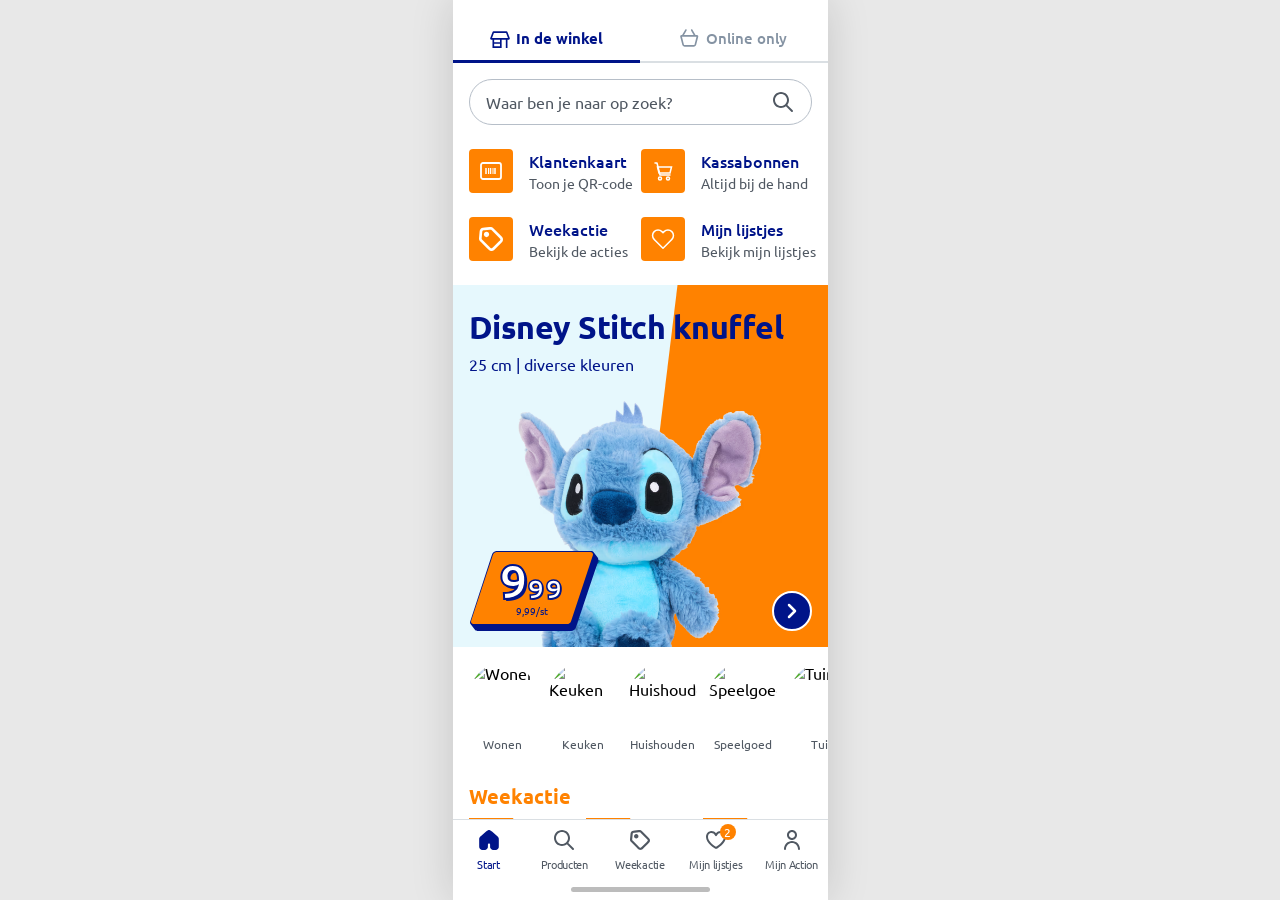
==== systemized/index.html @ 4fcaca07 "Variant 5: accessibility menu, high-contrast toggle, design system tokens - Hamburger menu met eigen" ====
<!DOCTYPE html>
<html lang="nl">
<head>
  <meta charset="UTF-8">
  <meta name="viewport" content="width=device-width, initial-scale=1.0, maximum-scale=1.0, user-scalable=no">
  <title>Action App Prototype</title>
  <link rel="preconnect" href="https://fonts.googleapis.com">
  <link rel="preconnect" href="https://fonts.gstatic.com" crossorigin>
  <link href="https://fonts.googleapis.com/css2?family=Ubuntu:wght@400;500;700&display=swap" rel="stylesheet">
  <link rel="stylesheet" href="styles.css">
  <style>
    /* Page-specific overrides can go here */
  </style>
</head>
<body>

<div class="phone-frame">
<!-- Status Bar -->
  <div class="status-bar">
    <span class="status-bar-time">9:41</span>
    <div class="status-bar-icons">
      <svg width="17" height="12" viewBox="0 0 17 12" fill="none"><path d="M1.5 3.5C4.5 0.5 9.5 0.5 12.5 3.5" stroke="black" stroke-width="1.2" stroke-linecap="round"/><path d="M3.5 6C5.5 4 8.5 4 10.5 6" stroke="black" stroke-width="1.2" stroke-linecap="round"/><path d="M5.5 8.5C6.5 7.5 7.5 7.5 8.5 8.5" stroke="black" stroke-width="1.2" stroke-linecap="round"/><circle cx="7" cy="11" r="1" fill="black"/></svg>
      <svg width="16" height="12" viewBox="0 0 16 12" fill="none"><rect x="0.5" y="0.5" width="3" height="11" rx="0.5" fill="black" stroke="black"/><rect x="4.5" y="3.5" width="3" height="8" rx="0.5" fill="black" stroke="black"/><rect x="8.5" y="5.5" width="3" height="6" rx="0.5" fill="black" stroke="black"/><rect x="12.5" y="7.5" width="3" height="4" rx="0.5" fill="black" stroke="black"/></svg>
      <svg width="27" height="12" viewBox="0 0 27 12" fill="none"><rect x="0.5" y="0.5" width="22" height="11" rx="2" stroke="black" stroke-opacity="0.35"/><path d="M24 4.5v3a1.5 1.5 0 000-3z" fill="black" fill-opacity="0.4"/><rect x="2" y="2" width="18" height="8" rx="1" fill="black"/></svg>
    </div>
  </div>

  <!-- Global Header with Tabs -->
  <div class="section-header" id="global-header">
    <div class="top-tabs" id="top-tabs">
      <div class="top-tab active" data-tab="winkel">
        <svg viewBox="0 0 24 24" fill="currentColor"><path d="M19.6536 4C20.2788 4.00007 20.8384 4.38822 21.0579 4.97363L23.6829 11.9736C24.0504 12.9541 23.3258 13.9999 22.2786 14H20.9803V24H18.9803V14H13.9803V24H2.98031V14H1.72101C0.674079 13.9997-0.0506501 12.954 0.316717 11.9736L2.94172 4.97363C3.16121 4.38832 3.72093 4.00019 4.34601 4H19.6536ZM4.98031 22H11.9803V19H4.98031V22ZM4.98031 17H11.9803V14H4.98031V17ZM2.44367 12H21.556L19.306 6H4.69367L2.44367 12Z"/></svg>
        In de winkel
      </div>
      <div class="top-tab" data-tab="online">
        <svg viewBox="0 0 24 24" fill="currentColor"><path d="M13.5839 1.63194C14.0634 1.35793 14.6741 1.52449 14.9481 2.00401L18.6601 8.5001H20.4394C21.4152 8.5001 22.1311 9.41764 21.8944 10.3644L19.4286 20.2276C19.0947 21.5631 17.8951 22.5001 16.5185 22.5001H5.64151C4.26492 22.5001 3.06522 21.5631 2.73135 20.2276L0.265531 10.3644C0.0288506 9.41764 0.744754 8.5001 1.72061 8.5001H2.49991L6.21182 2.00401C6.48583 1.52449 7.09656 1.35793 7.57608 1.63194C8.0556 1.90595 8.22216 2.51668 7.94815 2.99619L4.80264 8.5001H16.3573L13.2118 2.99619C12.9378 2.51668 13.1044 1.90595 13.5839 1.63194ZM4.67178 19.7423C4.78307 20.1874 5.18265 20.5001 5.64151 20.5001H16.5185C16.9773 20.5001 17.3769 20.1874 17.4882 19.7423L19.7997 10.5001H2.36026L4.67178 19.7423Z"/></svg>
        Online only
      </div>
    </div>

    <!-- Search Bar -->
    <div class="search-bar">
      <img class="search-trapeze left" src="images/search-trapeze-left.svg" alt="">
      <div class="search-center">
        <input type="search" class="search-label" placeholder="Waar ben je naar op zoek?" enterkeyhint="search">
        <svg width="24" height="24" viewBox="0 0 24 24" fill="currentColor"><path d="M21 22C20.7441 22 20.4883 21.9023 20.293 21.707L14.9033 16.3174C13.5478 17.3716 11.8457 18 10 18C5.5889 18 2 14.4111 2 10C2 5.5889 5.5889 2 10 2C14.4111 2 18 5.5889 18 10C18 11.8457 17.3711 13.5479 16.3174 14.9033L21.707 20.2929C22.0976 20.6835 22.0976 21.3163 21.707 21.707C21.5117 21.9023 21.2559 22 21 22ZM10 4C6.6914 4 4 6.6914 4 10C4 13.3086 6.6914 16 10 16C13.3086 16 16 13.3086 16 10C16 6.6914 13.3086 4 10 4Z"/></svg>
      </div>
      <img class="search-trapeze right" src="images/search-trapeze-right.svg" alt="">
    </div>
  </div>

  <!-- Page Content -->
  <div class="page-content">

    <!-- ===== PAGE: Start (Home) ===== -->
    <div class="page-view active" id="page-start">

      <!-- Toggle Content: In de winkel -->
      <div class="toggle-page active" id="content-winkel">

        <div class="section-quick-actions">
          <div class="quick-actions-column">
            <div class="menu-item menu-item-klantenkaart">
              <div class="menu-item-icon menu-item-icon-orange">
                <svg width="24" height="24" viewBox="0 0 24 24" fill="none"><rect x="2" y="4" width="20" height="16" rx="2" stroke="white" stroke-width="1.8"/><line x1="7" y1="9" x2="7" y2="15" stroke="white" stroke-width="1.5"/><line x1="9.5" y1="9" x2="9.5" y2="15" stroke="white" stroke-width="1"/><line x1="11.5" y1="9" x2="11.5" y2="15" stroke="white" stroke-width="1.5"/><line x1="14" y1="9" x2="14" y2="15" stroke="white" stroke-width="1"/><line x1="16" y1="9" x2="16" y2="15" stroke="white" stroke-width="1.5"/></svg>
              </div>
              <div class="menu-item-text">
                <span class="menu-item-title">Klantenkaart</span>
                <span class="menu-item-subtitle">Toon je QR-code</span>
              </div>
            </div>
            <div class="menu-item">
              <div class="menu-item-icon">
                <svg width="24" height="24" viewBox="0 0 18.07 18.07" fill="white">
                  <path d="M9.40104 18.0633C9.09054 18.0633 8.77991 18.0145 8.47721 17.9163C7.81221 17.7 7.33758 17.2298 6.54948 16.4515L6.44303 16.3465L1.26823 11.1613C0.885427 10.7878 0.61204 10.5105 0.40104 10.1629C0.21354 9.82548 0.0992881 9.50179 0.0406881 9.1663C-0.0296119 8.8011 0.0026303 8.45672 0.0514303 7.93522L0.392251 4.19449C0.475251 3.19499 0.533887 2.5793 0.836587 2.0192C1.11099 1.5168 1.51898 1.10871 2.01798 0.836705C2.59508 0.524705 3.23008 0.470463 4.19108 0.388463L7.8151 0.0588733C8.4489 0.00177335 8.8005-0.0314517 9.1862 0.0432483C9.526 0.102348 9.85996 0.226383 10.1628 0.408483C10.488 0.591583 10.7467 0.841581 11.1725 1.26688L16.3346 6.43827C17.236 7.34017 17.697 7.8001 17.9167 8.4744C18.113 9.076 18.113 9.71602 17.9196 10.3268C17.6891 11.0167 17.2077 11.4982 16.3337 12.3722L12.3737 16.3322C11.4977 17.2087 11.0141 17.6916 10.3256 17.9157C10.023 18.0144 9.71264 18.0633 9.40104 18.0633ZM8.68717 2.00028C8.55047 2.00028 8.35418 2.01838 8.09538 2.04178L4.36686 2.38114C3.62666 2.44414 3.16663 2.48952 2.97233 2.59452C2.81413 2.68092 2.6823 2.81282 2.5944 2.97342C2.4909 3.16432 2.44598 3.62137 2.38248 4.35087V4.37528L2.04289 8.1204C2.00969 8.4715 1.98821 8.70331 2.00871 8.80631C2.03121 8.93911 2.07201 9.0529 2.13151 9.1608C2.18421 9.2458 2.31508 9.38883 2.67448 9.73893L7.95573 15.029C8.51333 15.5803 8.88155 15.9444 9.09635 16.0138C9.29555 16.0792 9.5113 16.0783 9.7067 16.0138C9.9391 15.9381 10.3454 15.5324 10.9596 14.9181L14.9196 10.9582C15.5134 10.3644 15.9421 9.93568 16.0182 9.70768C16.0797 9.51238 16.0807 9.29449 16.0153 9.09379C15.944 8.87599 15.5632 8.4953 14.987 7.9191L9.75871 2.68119C9.42571 2.34919 9.26849 2.1994 9.15519 2.1359C9.04089 2.0671 8.93841 2.02979 8.82511 2.01029C8.78881 2.00319 8.74277 2.00028 8.68717 2.00028Z"/>
                  <path d="M5.64132 7.63744C5.10812 7.63744 4.60614 7.42941 4.22824 7.05151C3.45094 6.27321 3.45094 5.00656 4.22824 4.22826C5.00754 3.44896 6.27413 3.44948 7.05343 4.22778C7.83173 5.00658 7.83171 6.27321 7.05441 7.05151C6.67641 7.42941 6.17452 7.63744 5.64132 7.63744Z"/>
                </svg>
              </div>
              <div class="menu-item-text">
                <span class="menu-item-title">Weekactie</span>
                <span class="menu-item-subtitle">Bekijk de acties</span>
              </div>
            </div>
          </div>
          <div class="quick-actions-column">
            <div class="menu-item">
              <div class="menu-item-icon">
                <svg width="24" height="24" viewBox="0 0 24 24" fill="none">
                  <path d="M4 4h2l3 12h10M9 18a1.5 1.5 0 100 3 1.5 1.5 0 000-3zm8 0a1.5 1.5 0 100 3 1.5 1.5 0 000-3z" stroke="white" stroke-width="1.5" stroke-linecap="round" stroke-linejoin="round"/>
                  <path d="M6.5 8h14l-1.5 6H8L6.5 8z" stroke="white" stroke-width="1.5" fill="none"/>
                </svg>
              </div>
              <div class="menu-item-text">
                <span class="menu-item-title">Kassabonnen</span>
                <span class="menu-item-subtitle">Altijd bij de hand</span>
              </div>
            </div>
            <div class="menu-item">
              <div class="menu-item-icon">
                <svg width="24" height="24" viewBox="0 0 24 24" fill="none">
                  <path d="M20.84 4.61a5.5 5.5 0 00-7.78 0L12 5.67l-1.06-1.06a5.5 5.5 0 00-7.78 7.78l1.06 1.06L12 21.23l7.78-7.78 1.06-1.06a5.5 5.5 0 000-7.78z" stroke="white" stroke-width="1.5" stroke-linecap="round" stroke-linejoin="round" fill="none"/>
                </svg>
              </div>
              <div class="menu-item-text">
                <span class="menu-item-title">Mijn lijstjes</span>
                <span class="menu-item-subtitle">Bekijk mijn lijstjes</span>
              </div>
            </div>
          </div>
        </div>

        <!-- Hero Banner -->
        <div class="hero-banner">
          <div class="hero-bg">
            <div class="hero-bg-trapeze"></div>
          </div>
          <div class="hero-content">
            <div class="hero-text">
              <div class="hero-title">Disney Stitch knuffel</div>
              <div class="hero-subtitle">25 cm | diverse kleuren</div>
            </div>
            <div class="hero-image-container">
              <img src="images/hero-stitch.avif" alt="Disney Stitch knuffel">
            </div>
          </div>
          <div class="hero-bottom">
            <div class="hero-price-tag">
              <div class="hero-price-tag-side left">
                <div class="tag-shadow"><img src="images/price-tag-left-shadow.svg" alt=""></div>
                <div class="tag-shape"><img src="images/price-tag-left-shape.svg" alt=""></div>
              </div>
              <div class="hero-price-tag-body">
                <div class="hero-price-main">
                  <span class="hero-price-whole">9</span>
                  <span class="hero-price-decimal">99</span>
                </div>
                <div class="hero-price-unit">9,99/st</div>
              </div>
              <div class="hero-price-tag-side right">
                <div class="tag-shadow"><img src="images/price-tag-right-shadow.svg" alt=""></div>
                <div class="tag-shape"><img src="images/price-tag-right-shape.svg" alt=""></div>
              </div>
            </div>
            <div class="hero-cta">
              <svg width="24" height="24" viewBox="0 0 24 24" fill="none">
                <path d="M9 18l6-6-6-6" stroke="white" stroke-width="2.5" stroke-linecap="round" stroke-linejoin="round"/>
              </svg>
            </div>
          </div>
        </div>

        <!-- Category Bubble Lane -->
        <div class="category-bubble-lane">
          <div class="category-bubble-track">

            <div class="category-bubble-item">
              <div class="category-bubble-circle">
                <img src="https://asset.action.com/image/upload/t_digital_square/w_200/Categoryslider_Decoration_Home__2024_qatudm.webp" alt="Wonen">
              </div>
              <span class="category-bubble-label">Wonen</span>
            </div>

            <div class="category-bubble-item">
              <div class="category-bubble-circle">
                <img src="https://asset.action.com/image/upload/t_digital_square/w_200/Categoryslider_Kitchen_2024_fi7jou.webp" alt="Keuken">
              </div>
              <span class="category-bubble-label">Keuken</span>
            </div>

            <div class="category-bubble-item">
              <div class="category-bubble-circle">
                <img src="https://asset.action.com/image/upload/t_digital_square/w_200/Categoryslider_HouseholdGoods_2024_eejxld.webp" alt="Huishouden">
              </div>
              <span class="category-bubble-label">Huishouden</span>
            </div>

            <div class="category-bubble-item">
              <div class="category-bubble-circle">
                <img src="https://asset.action.com/image/upload/t_digital_square/w_200/Categoryslider_Toys_Entertainment_Toys__2024_ujx4hs.webp" alt="Speelgoed">
              </div>
              <span class="category-bubble-label">Speelgoed</span>
            </div>

            <div class="category-bubble-item">
              <div class="category-bubble-circle">
                <img src="https://asset.action.com/image/upload/t_digital_square/w_200/Categoryslider_GardenAndOutdoor_2024_dqquea.webp" alt="Tuin">
              </div>
              <span class="category-bubble-label">Tuin</span>
            </div>

            <div class="category-bubble-item">
              <div class="category-bubble-circle">
                <img src="https://asset.action.com/image/upload/t_digital_square/w_200/Categoryslider_PersonalCare_2024_ci5mv5.webp" alt="Persoonlijke verzorging">
              </div>
              <span class="category-bubble-label">Verzorging</span>
            </div>

            <div class="category-bubble-item">
              <div class="category-bubble-circle">
                <img src="https://asset.action.com/image/upload/t_digital_square/w_200/Categoryslider_FoodAndDrink_2024_z353fk.webp" alt="Eten & drinken">
              </div>
              <span class="category-bubble-label">Eten & drinken</span>
            </div>

            <div class="category-bubble-item">
              <div class="category-bubble-circle">
                <img src="https://asset.action.com/image/upload/t_digital_square/w_200/Categoryslider_Fashion_2024_yauwgr.webp" alt="Mode">
              </div>
              <span class="category-bubble-label">Mode</span>
            </div>

          </div>
        </div>

        <!-- Product Cards Lane -->
        <div class="product-lane">
          <div class="product-lane-title">Weekactie</div>
          <div class="product-cards-grid">

            <!-- Kaart 1: Haribo Fun Mix -->
            <div class="product-card">
              <div class="product-card-img">
                <span class="product-card-badge">Actie</span>
                <img src="https://asset.action.com/image/upload/t_digital_product_image/w_400/36717700.webp" alt="Haribo Fun Mix">
              </div>
              <div class="product-card-body">
                <div class="product-card-name">Haribo Fun Mix</div>
                <div class="product-card-price"><sup>€</sup>2,49</div>
              </div>
            </div>

            <!-- Kaart 2: Curver Prullenbak -->
            <div class="product-card">
              <div class="product-card-img">
                <span class="product-card-badge">Actie</span>
                <img src="https://asset.action.com/image/upload/t_digital_product_image/w_400/37642579.webp" alt="Curver Prullenbak">
              </div>
              <div class="product-card-body">
                <div class="product-card-name">Curver Prullenbak 10L</div>
                <div class="product-card-price"><sup>€</sup>2,99</div>
              </div>
            </div>

            <!-- Kaart 3: Kappa Sneakersokken -->
            <div class="product-card">
              <div class="product-card-img">
                <span class="product-card-badge">Actie</span>
                <img src="https://asset.action.com/image/upload/t_digital_product_image/w_400/20607409.webp" alt="Kappa Sneakersokken">
              </div>
              <div class="product-card-body">
                <div class="product-card-name">Kappa Sneakersokken 3 paar</div>
                <div class="product-card-price"><sup>€</sup>1,98</div>
              </div>
            </div>

            <!-- Kaart 4: Curver Vershouddoos -->
            <div class="product-card">
              <div class="product-card-img">
                <span class="product-card-badge">Actie</span>
                <img src="https://asset.action.com/image/upload/t_digital_product_image/w_400/35501029.webp" alt="Curver Vershouddoos">
              </div>
              <div class="product-card-body">
                <div class="product-card-name">Curver Vershouddoos 1,3L</div>
                <div class="product-card-price"><sup>€</sup>2,62</div>
              </div>
            </div>

            <!-- Kaart 5: Palazzo Koffiecups -->
            <div class="product-card">
              <div class="product-card-img">
                <span class="product-card-badge">Actie</span>
                <img src="https://asset.action.com/image/upload/t_digital_product_image/w_400/31670299.webp" alt="Palazzo Koffiecups">
              </div>
              <div class="product-card-body">
                <div class="product-card-name">Palazzo Koffiecups Espresso 20 stuks</div>
                <div class="product-card-price"><sup>€</sup>2,49</div>
              </div>
            </div>

            <!-- Kaart 6: Hotel Royal Handdoek -->
            <div class="product-card">
              <div class="product-card-img">
                <span class="product-card-badge">Actie</span>
                <img src="https://asset.action.com/image/upload/t_digital_product_image/w_400/37787563.webp" alt="Hotel Royal Handdoek">
              </div>
              <div class="product-card-body">
                <div class="product-card-name">Hotel Royal Handdoek 50×100 cm</div>
                <div class="product-card-price"><sup>€</sup>2,48</div>
              </div>
            </div>

          </div>
        </div>

      </div>

      <!-- Toggle Content: Online only -->
      <div class="toggle-page" id="content-online">
        <div class="webshop-promo-bar">
          <span class="webshop-promo-bar-text">Tijdelijke deals</span>
        </div>
        <div class="webshop-lane">
<div class="webshop-cards-grid">

            <!-- 1: Wandplantenbakken -->
            <div class="webshop-card">
              <div class="webshop-card-img">
                <span class="webshop-card-badge">Nieuw</span>
                <img src="https://shop.action.com/static/images/800/5707256753784_d0bdb440-e606-4578-b9f1-5f97951d07cc.jpg" alt="Wandplantenbakken">
              </div>
              <div class="webshop-card-body">
                <div class="webshop-card-name">Wandplantenbakken set met solarverlichting</div>
                <div class="webshop-card-desc">3 stuks | S-M-L</div>
                <div class="webshop-card-footer"><div class="webshop-card-price"><sup>€</sup>39,95</div><div class="webshop-card-cta"><svg viewBox="0 0 14 14" fill="none"><path d="M7 1v12M1 7h12" stroke="white" stroke-width="2" stroke-linecap="round"/></svg></div></div>
              </div>
            </div>

            <!--2: Luxe kunsthagen -->
            <div class="webshop-card">
              <div class="webshop-card-img">
                <span class="webshop-card-badge">Nieuw</span>
                <img src="https://shop.action.com/static/images/800/8718964273676_5d4665f1-fa06-48da-9792-e92bd1aa9397.jpg" alt="Luxe kunsthagen">
              </div>
              <div class="webshop-card-body">
                <div class="webshop-card-name">Luxe kunsthagen met bloemen</div>
                <div class="webshop-card-desc">4 stuks | 1 m²</div>
                <div class="webshop-card-footer"><div class="webshop-card-price"><sup>€</sup>39,95</div><div class="webshop-card-cta"><svg viewBox="0 0 14 14" fill="none"><path d="M7 1v12M1 7h12" stroke="white" stroke-width="2" stroke-linecap="round"/></svg></div></div>
              </div>
            </div>

            <!--3: Vileda Spraymop -->
            <div class="webshop-card">
              <div class="webshop-card-img">
                <span class="webshop-card-badge">Nieuw</span>
                <img src="https://shop.action.com/static/images/800/4023103232075_5cbd47ea-a7fd-42ab-a753-ea9b98518f41.jpg" alt="Vileda Spraymop">
              </div>
              <div class="webshop-card-body">
                <div class="webshop-card-name">Vileda Looper elektrische spraymop</div>
                <div class="webshop-card-desc">Incl. 2 microvezelpads</div>
                <div class="webshop-card-footer"><div class="webshop-card-price"><sup>€</sup>49,95</div><div class="webshop-card-cta"><svg viewBox="0 0 14 14" fill="none"><path d="M7 1v12M1 7h12" stroke="white" stroke-width="2" stroke-linecap="round"/></svg></div></div>
              </div>
            </div>

            <!-- 4: Bistroset -->
            <div class="webshop-card">
              <div class="webshop-card-img">
                <span class="webshop-card-badge">Nieuw</span>
                <img src="https://shop.action.com/static/images/800/5707256626569_e83f72fe-64f0-4998-9577-e2817d9884fe.jpg" alt="Bistroset">
              </div>
              <div class="webshop-card-body">
                <div class="webshop-card-name">Luxe bistroset met tafel & 2 stoelen</div>
                <div class="webshop-card-desc">3-delig</div>
                <div class="webshop-card-footer"><div class="webshop-card-price"><sup>€</sup>79,95</div><div class="webshop-card-cta"><svg viewBox="0 0 14 14" fill="none"><path d="M7 1v12M1 7h12" stroke="white" stroke-width="2" stroke-linecap="round"/></svg></div></div>
              </div>
            </div>

            <!-- 5: Kunstgras -->
            <div class="webshop-card">
              <div class="webshop-card-img">
                <span class="webshop-card-badge">Nieuw</span>
                <img src="https://shop.action.com/static/images/800/8718964273713_705d2b89-6dcf-40d9-b86e-9a0cb5781124.jpg" alt="Kunstgras">
              </div>
              <div class="webshop-card-body">
                <div class="webshop-card-name">Kunstgras</div>
                <div class="webshop-card-desc">20 mm | 1 x 8 meter</div>
                <div class="webshop-card-footer"><div class="webshop-card-price"><sup>€</sup>39,95</div><div class="webshop-card-cta"><svg viewBox="0 0 14 14" fill="none"><path d="M7 1v12M1 7h12" stroke="white" stroke-width="2" stroke-linecap="round"/></svg></div></div>
              </div>
            </div>

            <!--6: Serviesset Feather -->
            <div class="webshop-card">
              <div class="webshop-card-img">
                <span class="webshop-card-badge">Nieuw</span>
                <img src="https://shop.action.com/static/images/800/8721098342491_3041cdc4-223d-4947-ba7e-1ba0436c8bd0.jpg" alt="Serviesset Feather">
              </div>
              <div class="webshop-card-body">
                <div class="webshop-card-name">Serviesset Feather lichtblauw</div>
                <div class="webshop-card-desc">16-delig</div>
                <div class="webshop-card-footer"><div class="webshop-card-price"><sup>€</sup>29,95</div><div class="webshop-card-cta"><svg viewBox="0 0 14 14" fill="none"><path d="M7 1v12M1 7h12" stroke="white" stroke-width="2" stroke-linecap="round"/></svg></div></div>
              </div>
            </div>

          </div>
        </div>
      </div>
    </div>

    <!-- ===== PAGE: Producten ===== -->
    <div class="page-view" id="page-producten">
      <!-- Online mode -->
      <div class="producten-online">
        <div class="ws-category-list">
          <div class="ws-category-title">Producten</div>
          <div class="ws-deals-link">
            <svg width="24" height="24" viewBox="0 0 24 24" fill="currentColor"><path d="M21.41 11.58l-9-9C12.05 2.22 11.55 2 11 2H4c-1.1 0-2 .9-2 2v7c0 .55.22 1.05.59 1.42l9 9c.36.36.86.58 1.41.58.55 0 1.05-.22 1.41-.59l7-7c.37-.36.59-.86.59-1.41 0-.55-.23-1.06-.59-1.42zM5.5 7C4.67 7 4 6.33 4 5.5S4.67 4 5.5 4 7 4.67 7 5.5 6.33 7 5.5 7z"/></svg>
            <span>Alle tijdelijke deals</span>
          </div>
          <div class="ws-category-item">
            <div class="ws-category-item-img"><img src="images/ws-cat-tuin.png" alt=""></div>
            <span class="ws-category-item-name">Tuin</span>
          </div>
          <div class="ws-category-item">
            <div class="ws-category-item-img"><img src="images/ws-cat-wonen.png" alt=""></div>
            <span class="ws-category-item-name">Wonen</span>
          </div>
          <div class="ws-category-item">
            <div class="ws-category-item-img"><img src="images/ws-cat-keuken.png" alt=""></div>
            <span class="ws-category-item-name">Keuken</span>
          </div>
          <div class="ws-category-item">
            <div class="ws-category-item-img"><img src="images/ws-cat-slapen.png" alt=""></div>
            <span class="ws-category-item-name">Slapen</span>
          </div>
          <div class="ws-category-item">
            <div class="ws-category-item-img"><img src="images/ws-cat-dhz.png" alt=""></div>
            <span class="ws-category-item-name">Doe het zelf</span>
          </div>
          <div class="ws-category-item">
            <div class="ws-category-item-img"><img src="images/ws-cat-smarthome.png" alt=""></div>
            <span class="ws-category-item-name">Smart home</span>
          </div>
          <div class="ws-category-item">
            <div class="ws-category-item-img"><img src="images/ws-cat-multimedia.png" alt=""></div>
            <span class="ws-category-item-name">Multimedia</span>
          </div>
          <div class="ws-category-item">
            <div class="ws-category-item-img"><img src="images/ws-cat-vrijetijd.png" alt=""></div>
            <span class="ws-category-item-name">Vrije tijd</span>
          </div>
          <div class="ws-category-item">
            <div class="ws-category-item-img"><img src="images/ws-cat-sport.png" alt=""></div>
            <span class="ws-category-item-name">Sport &amp; verzorging</span>
          </div>
          <div class="ws-category-item">
            <div class="ws-category-item-img"><img src="images/ws-cat-lsc.png" alt=""></div>
            <span class="ws-category-item-name">LSC smart connect</span>
          </div>
        </div>
      </div>
      <!-- Winkel mode -->
      <div class="producten-winkel">
      <div class="category-list">
        <div class="category-list-title">Producten</div>
        <div class="category-list-item">
          <div class="category-list-item-left">
            <div class="category-list-item-img"><img src="images/cat-wonen.png" alt=""></div>
            <span class="category-list-item-name">Wonen</span>
          </div>
          <svg class="category-list-item-arrow" width="20" height="20" viewBox="0 0 20 20" fill="none"><path d="M7.5 15l5-5-5-5" stroke="currentColor" stroke-width="1.5" stroke-linecap="round" stroke-linejoin="round"/></svg>
        </div>
        <div class="category-list-item">
          <div class="category-list-item-left">
            <div class="category-list-item-img"><img src="images/cat-keuken.png" alt=""></div>
            <span class="category-list-item-name">Keuken</span>
          </div>
          <svg class="category-list-item-arrow" width="20" height="20" viewBox="0 0 20 20" fill="none"><path d="M7.5 15l5-5-5-5" stroke="currentColor" stroke-width="1.5" stroke-linecap="round" stroke-linejoin="round"/></svg>
        </div>
        <div class="category-list-item">
          <div class="category-list-item-left">
            <div class="category-list-item-img"><img src="images/cat-slapen.png" alt=""></div>
            <span class="category-list-item-name">Slapen</span>
          </div>
          <svg class="category-list-item-arrow" width="20" height="20" viewBox="0 0 20 20" fill="none"><path d="M7.5 15l5-5-5-5" stroke="currentColor" stroke-width="1.5" stroke-linecap="round" stroke-linejoin="round"/></svg>
        </div>
        <div class="category-list-item">
          <div class="category-list-item-left">
            <div class="category-list-item-img"><img src="images/cat-kantoor.png" alt=""></div>
            <span class="category-list-item-name">Kantoor &amp; school</span>
          </div>
          <svg class="category-list-item-arrow" width="20" height="20" viewBox="0 0 20 20" fill="none"><path d="M7.5 15l5-5-5-5" stroke="currentColor" stroke-width="1.5" stroke-linecap="round" stroke-linejoin="round"/></svg>
        </div>
        <div class="category-list-item">
          <div class="category-list-item-left">
            <div class="category-list-item-img"><img src="images/cat-hobby.png" alt=""></div>
            <span class="category-list-item-name">Hobby</span>
          </div>
          <svg class="category-list-item-arrow" width="20" height="20" viewBox="0 0 20 20" fill="none"><path d="M7.5 15l5-5-5-5" stroke="currentColor" stroke-width="1.5" stroke-linecap="round" stroke-linejoin="round"/></svg>
        </div>
        <div class="category-list-item">
          <div class="category-list-item-left">
            <div class="category-list-item-img"><img src="images/cat-dhz.png" alt=""></div>
            <span class="category-list-item-name">Doe het zelf</span>
          </div>
          <svg class="category-list-item-arrow" width="20" height="20" viewBox="0 0 20 20" fill="none"><path d="M7.5 15l5-5-5-5" stroke="currentColor" stroke-width="1.5" stroke-linecap="round" stroke-linejoin="round"/></svg>
        </div>
        <div class="category-list-item">
          <div class="category-list-item-left">
            <div class="category-list-item-img"><img src="images/cat-speelgoed.png" alt=""></div>
            <span class="category-list-item-name">Speelgoed</span>
          </div>
          <svg class="category-list-item-arrow" width="20" height="20" viewBox="0 0 20 20" fill="none"><path d="M7.5 15l5-5-5-5" stroke="currentColor" stroke-width="1.5" stroke-linecap="round" stroke-linejoin="round"/></svg>
        </div>
        <div class="category-list-item">
          <div class="category-list-item-left">
            <div class="category-list-item-img"><img src="images/cat-tuin.png" alt=""></div>
            <span class="category-list-item-name">Tuin</span>
          </div>
          <svg class="category-list-item-arrow" width="20" height="20" viewBox="0 0 20 20" fill="none"><path d="M7.5 15l5-5-5-5" stroke="currentColor" stroke-width="1.5" stroke-linecap="round" stroke-linejoin="round"/></svg>
        </div>
        <div class="category-list-item">
          <div class="category-list-item-left">
            <div class="category-list-item-img"><img src="images/cat-reizen.png" alt=""></div>
            <span class="category-list-item-name">Reizen</span>
          </div>
          <svg class="category-list-item-arrow" width="20" height="20" viewBox="0 0 20 20" fill="none"><path d="M7.5 15l5-5-5-5" stroke="currentColor" stroke-width="1.5" stroke-linecap="round" stroke-linejoin="round"/></svg>
        </div>
        <div class="category-list-item">
          <div class="category-list-item-left">
            <div class="category-list-item-img"><img src="images/cat-verzorging.png" alt=""></div>
            <span class="category-list-item-name">Persoonlijke verzorging</span>
          </div>
          <svg class="category-list-item-arrow" width="20" height="20" viewBox="0 0 20 20" fill="none"><path d="M7.5 15l5-5-5-5" stroke="currentColor" stroke-width="1.5" stroke-linecap="round" stroke-linejoin="round"/></svg>
        </div>
        <div class="category-list-item">
          <div class="category-list-item-left">
            <div class="category-list-item-img"><img src="images/cat-eten.png" alt=""></div>
            <span class="category-list-item-name">Eten &amp; drinken</span>
          </div>
          <svg class="category-list-item-arrow" width="20" height="20" viewBox="0 0 20 20" fill="none"><path d="M7.5 15l5-5-5-5" stroke="currentColor" stroke-width="1.5" stroke-linecap="round" stroke-linejoin="round"/></svg>
        </div>
        <div class="category-list-item">
          <div class="category-list-item-left">
            <div class="category-list-item-img"><img src="images/cat-multimedia.png" alt=""></div>
            <span class="category-list-item-name">Multimedia</span>
          </div>
          <svg class="category-list-item-arrow" width="20" height="20" viewBox="0 0 20 20" fill="none"><path d="M7.5 15l5-5-5-5" stroke="currentColor" stroke-width="1.5" stroke-linecap="round" stroke-linejoin="round"/></svg>
        </div>
        <div class="category-list-item">
          <div class="category-list-item-left">
            <div class="category-list-item-img"><img src="images/cat-mode.png" alt=""></div>
            <span class="category-list-item-name">Mode</span>
          </div>
          <svg class="category-list-item-arrow" width="20" height="20" viewBox="0 0 20 20" fill="none"><path d="M7.5 15l5-5-5-5" stroke="currentColor" stroke-width="1.5" stroke-linecap="round" stroke-linejoin="round"/></svg>
        </div>
        <div class="category-list-item">
          <div class="category-list-item-left">
            <div class="category-list-item-img"><img src="images/cat-sport.png" alt=""></div>
            <span class="category-list-item-name">Sportartikelen</span>
          </div>
          <svg class="category-list-item-arrow" width="20" height="20" viewBox="0 0 20 20" fill="none"><path d="M7.5 15l5-5-5-5" stroke="currentColor" stroke-width="1.5" stroke-linecap="round" stroke-linejoin="round"/></svg>
        </div>
        <div class="category-list-item">
          <div class="category-list-item-left">
            <div class="category-list-item-img"><img src="images/cat-huisdieren.png" alt=""></div>
            <span class="category-list-item-name">Huisdieren</span>
          </div>
          <svg class="category-list-item-arrow" width="20" height="20" viewBox="0 0 20 20" fill="none"><path d="M7.5 15l5-5-5-5" stroke="currentColor" stroke-width="1.5" stroke-linecap="round" stroke-linejoin="round"/></svg>
        </div>
      </div>
      </div>
    </div>

    <!-- ===== PAGE: Weekactie ===== -->
    <div class="page-view" id="page-weekactie">
      <!-- Winkel mode -->
      <div class="weekactie-winkel">
      <div class="weekactie-page">
        <div class="weekactie-header">
          <img class="weekactie-header-logo" src="images/weekactie-logo.png" alt="Weekactie">
        </div>
        <div class="weekactie-date">28 september t/m 4 oktober</div>
        <div class="weekactie-grid">
          <div class="wa-card">
            <span class="wa-card-badge">Weekactie</span>
            <svg class="wa-card-heart" viewBox="0 0 24 24" fill="none" stroke="#999" stroke-width="1.5"><path d="M20.84 4.61a5.5 5.5 0 00-7.78 0L12 5.67l-1.06-1.06a5.5 5.5 0 00-7.78 7.78l1.06 1.06L12 21.23l7.78-7.78 1.06-1.06a5.5 5.5 0 000-7.78z"/></svg>
            <img class="wa-card-img" src="images/wa-prod1.png" alt="Tulpenbollen">
            <div class="wa-card-info"><span class="wa-card-name">Tulpenbollen</span><span class="wa-card-desc">15 stuks | diverse varianten</span></div>
            <div class="wa-card-pricing"><div class="wa-price-unit">&euro; 0,11/st</div><div class="wa-card-price"><span class="wa-price-euros">1</span><span class="wa-price-cents">69</span></div></div>
          </div>
          <div class="wa-card">
            <span class="wa-card-badge">Weekactie</span>
            <svg class="wa-card-heart" viewBox="0 0 24 24" fill="none" stroke="#999" stroke-width="1.5"><path d="M20.84 4.61a5.5 5.5 0 00-7.78 0L12 5.67l-1.06-1.06a5.5 5.5 0 00-7.78 7.78l1.06 1.06L12 21.23l7.78-7.78 1.06-1.06a5.5 5.5 0 000-7.78z"/></svg>
            <img class="wa-card-img" src="images/wa-prod2.png" alt="Deurmat">
            <div class="wa-card-info"><span class="wa-card-name">Deurmat</span><span class="wa-card-desc">40 x 60 cm | diverse kleuren</span></div>
            <div class="wa-card-pricing"><div class="wa-price-unit">&euro; 2,49/st</div><div class="wa-card-price"><span class="wa-price-euros">2</span><span class="wa-price-cents">49</span></div></div>
          </div>
          <div class="wa-card">
            <span class="wa-card-badge">Weekactie</span>
            <svg class="wa-card-heart" viewBox="0 0 24 24" fill="none" stroke="#999" stroke-width="1.5"><path d="M20.84 4.61a5.5 5.5 0 00-7.78 0L12 5.67l-1.06-1.06a5.5 5.5 0 00-7.78 7.78l1.06 1.06L12 21.23l7.78-7.78 1.06-1.06a5.5 5.5 0 000-7.78z"/></svg>
            <img class="wa-card-img" src="images/wa-prod3.png" alt="Selfie sheet mask">
            <div class="wa-card-info"><span class="wa-card-name">Selfie sheet mask</span><span class="wa-card-desc">Diverse varianten</span></div>
            <div class="wa-card-pricing"><div class="wa-price-unit">&euro; 25,65/l</div><div class="wa-card-price"><span class="wa-price-euros">0</span><span class="wa-price-cents">59</span></div></div>
          </div>
          <div class="wa-card">
            <span class="wa-card-badge">Weekactie</span>
            <svg class="wa-card-heart" viewBox="0 0 24 24" fill="none" stroke="#999" stroke-width="1.5"><path d="M20.84 4.61a5.5 5.5 0 00-7.78 0L12 5.67l-1.06-1.06a5.5 5.5 0 00-7.78 7.78l1.06 1.06L12 21.23l7.78-7.78 1.06-1.06a5.5 5.5 0 000-7.78z"/></svg>
            <img class="wa-card-img" src="images/wa-prod4.png" alt="Van Bleiswijck verf Metallics">
            <div class="wa-card-info"><span class="wa-card-name">Van Bleiswijck verf Metallics</span><span class="wa-card-desc">250 ml | goud</span></div>
            <div class="wa-card-pricing"><div class="wa-price-unit">&euro; 6,60/l</div><div class="wa-card-price"><span class="wa-price-euros">1</span><span class="wa-price-cents">65</span></div></div>
          </div>
          <div class="wa-card">
            <span class="wa-card-badge">Weekactie</span>
            <svg class="wa-card-heart" viewBox="0 0 24 24" fill="none" stroke="#999" stroke-width="1.5"><path d="M20.84 4.61a5.5 5.5 0 00-7.78 0L12 5.67l-1.06-1.06a5.5 5.5 0 00-7.78 7.78l1.06 1.06L12 21.23l7.78-7.78 1.06-1.06a5.5 5.5 0 000-7.78z"/></svg>
            <img class="wa-card-img" src="images/wa-prod5.png" alt="Superfinn vaatwastabletten">
            <div class="wa-card-info"><span class="wa-card-name">Superfinn vaatwastabletten Classic</span><span class="wa-card-desc">64 stuks</span></div>
            <div class="wa-card-pricing"><div class="wa-price-unit">&euro; 0,05/st</div><div class="wa-card-price"><span class="wa-price-euros">2</span><span class="wa-price-cents">89</span></div></div>
          </div>
          <div class="wa-card">
            <span class="wa-card-badge">Weekactie</span>
            <svg class="wa-card-heart" viewBox="0 0 24 24" fill="none" stroke="#999" stroke-width="1.5"><path d="M20.84 4.61a5.5 5.5 0 00-7.78 0L12 5.67l-1.06-1.06a5.5 5.5 0 00-7.78 7.78l1.06 1.06L12 21.23l7.78-7.78 1.06-1.06a5.5 5.5 0 000-7.78z"/></svg>
            <img class="wa-card-img" src="images/wa-prod6.png" alt="Kleedje van imitatiebont">
            <div class="wa-card-info"><span class="wa-card-name">Kleedje van imitatiebont</span><span class="wa-card-desc">68 x 100 cm | diverse varianten</span></div>
            <div class="wa-card-pricing"><div class="wa-price-unit">&euro; 4,99/st</div><div class="wa-card-price"><span class="wa-price-euros">4</span><span class="wa-price-cents">99</span></div></div>
          </div>
          <div class="wa-card">
            <span class="wa-card-badge">Weekactie</span>
            <img class="wa-card-img" src="images/wa-prod7.png" alt="Woondeken">
            <div class="wa-card-info"><span class="wa-card-name">Woondeken</span><span class="wa-card-desc">150 x 200 cm | diverse varianten</span></div>
            <div class="wa-card-pricing"><div class="wa-price-unit">&euro; 4,32/m2</div><div class="wa-card-price"><span class="wa-price-euros">12</span><span class="wa-price-cents">95</span></div></div>
          </div>
          <div class="wa-card">
            <span class="wa-card-badge">Weekactie</span>
            <img class="wa-card-img" src="images/wa-prod8.png" alt="Kussenhoes van imitatiebont">
            <div class="wa-card-info"><span class="wa-card-name">Kussenhoes van imitatiebont</span><span class="wa-card-desc">45 x 45 cm | diverse varianten</span></div>
            <div class="wa-card-pricing"><div class="wa-price-unit">&euro; 2,99/st</div><div class="wa-card-price"><span class="wa-price-euros">2</span><span class="wa-price-cents">99</span></div></div>
          </div>
          <div class="wa-card">
            <span class="wa-card-badge">Weekactie</span>
            <img class="wa-card-img" src="images/wa-prod9.png" alt="Chenille badmat">
            <div class="wa-card-info"><span class="wa-card-name">Chenille badmat</span><span class="wa-card-desc">50 x 80 cm | diverse varianten</span></div>
            <div class="wa-card-pricing"><div class="wa-price-unit">&euro; 12,38/m2</div><div class="wa-card-price"><span class="wa-price-euros">4</span><span class="wa-price-cents">95</span></div></div>
          </div>
          <div class="wa-card">
            <span class="wa-card-badge">Weekactie</span>
            <img class="wa-card-img" src="images/wa-prod10.png" alt="Geurkaars">
            <div class="wa-card-info"><span class="wa-card-name">Geurkaars</span><span class="wa-card-desc">&Oslash; 10 x 12,5 cm | diverse varianten</span></div>
            <div class="wa-card-pricing"><div class="wa-price-unit">&euro; 8,31/kg</div><div class="wa-card-price"><span class="wa-price-euros">3</span><span class="wa-price-cents">99</span></div></div>
          </div>
          <div class="wa-card">
            <span class="wa-card-badge">Weekactie</span>
            <img class="wa-card-img" src="images/wa-prod11.png" alt="Ledkaars">
            <div class="wa-card-info"><span class="wa-card-name">Ledkaars</span><span class="wa-card-desc">&Oslash; 7 x 9 cm | diverse varianten</span></div>
            <div class="wa-card-pricing"><div class="wa-price-unit">&euro; 1,59/st</div><div class="wa-card-price"><span class="wa-price-euros">1</span><span class="wa-price-cents">59</span></div></div>
          </div>
          <div class="wa-card">
            <span class="wa-card-badge">Weekactie</span>
            <img class="wa-card-img" src="images/wa-prod12.png" alt="XOXO style eenhoorn">
            <div class="wa-card-info"><span class="wa-card-name">XOXO style eenhoorn</span><span class="wa-card-desc">Met licht</span></div>
            <div class="wa-card-pricing"><div class="wa-price-unit">&euro; 7,95/st</div><div class="wa-card-price"><span class="wa-price-euros">7</span><span class="wa-price-cents">95</span></div></div>
          </div>
        </div>
      </div>
      </div>
      <!-- Online mode -->
      <div class="weekactie-online">
      <div class="weekactie-page">
        <div class="weekactie-header">
          <img class="weekactie-header-logo" src="images/weekactie-logo.png" alt="Weekactie">
        </div>
        <div class="weekactie-date">28 september t/m 4 oktober</div>
        <div class="weekactie-grid">
          <div class="wa-card">
            <span class="wa-card-badge">Online deal</span>
            <div class="wa-card-cta"><svg viewBox="0 0 14 14" fill="none"><path d="M7 1v12M1 7h12" stroke="white" stroke-width="2" stroke-linecap="round"/></svg></div>
            <img class="wa-card-img" src="https://shop.action.com/static/images/800/3560231186166_25aac83a-a307-431b-83bb-8533aba375ba.jpg" alt="Design Boekenkast">
            <div class="wa-card-info"><span class="wa-card-name">Design boekenkast met schuifdeuren</span><span class="wa-card-desc">80 x 40 x 175 cm</span></div>
            <div class="wa-card-pricing"><div class="wa-price-unit">&euro; 129,00/st</div><div class="wa-card-price"><span class="wa-price-euros">129</span><span class="wa-price-cents">00</span></div></div>
          </div>
          <div class="wa-card">
            <span class="wa-card-badge">Online deal</span>
            <div class="wa-card-cta"><svg viewBox="0 0 14 14" fill="none"><path d="M7 1v12M1 7h12" stroke="white" stroke-width="2" stroke-linecap="round"/></svg></div>
            <img class="wa-card-img" src="https://shop.action.com/static/images/800/8718964176304_a4e2109c-d55f-4c36-b60c-18de0e63f5d9.jpg" alt="Luxe Tuinstoel">
            <div class="wa-card-info"><span class="wa-card-name">Luxe tuinstoel - set van 2</span><span class="wa-card-desc">64 x 94,5 x 107,5 cm</span></div>
            <div class="wa-card-pricing"><div class="wa-price-unit">&euro; 29,98/st</div><div class="wa-card-price"><span class="wa-price-euros">59</span><span class="wa-price-cents">95</span></div></div>
          </div>
          <div class="wa-card">
            <span class="wa-card-badge">Online deal</span>
            <div class="wa-card-cta"><svg viewBox="0 0 14 14" fill="none"><path d="M7 1v12M1 7h12" stroke="white" stroke-width="2" stroke-linecap="round"/></svg></div>
            <img class="wa-card-img" src="https://shop.action.com/static/images/800/8721184890967_a37e7b19-14b9-4a55-b5d9-be378abf4d9a.jpg" alt="Zweefparasol XL">
            <div class="wa-card-info"><span class="wa-card-name">Zweefparasol XL - antraciet</span><span class="wa-card-desc">&Oslash; 400 cm | incl. hoes</span></div>
            <div class="wa-card-pricing"><div class="wa-price-unit">&euro; 149,00/st</div><div class="wa-card-price"><span class="wa-price-euros">149</span><span class="wa-price-cents">00</span></div></div>
          </div>
          <div class="wa-card">
            <span class="wa-card-badge">Online deal</span>
            <div class="wa-card-cta"><svg viewBox="0 0 14 14" fill="none"><path d="M7 1v12M1 7h12" stroke="white" stroke-width="2" stroke-linecap="round"/></svg></div>
            <img class="wa-card-img" src="https://shop.action.com/static/images/800/706943001059_028c9789-f7c7-4165-a621-9764285954ee.jpg" alt="Kinderligstoel">
            <div class="wa-card-info"><span class="wa-card-name">Kinderligstoel met parasol</span><span class="wa-card-desc">92 x 50 x 51 cm</span></div>
            <div class="wa-card-pricing"><div class="wa-price-unit">&euro; 49,95/st</div><div class="wa-card-price"><span class="wa-price-euros">49</span><span class="wa-price-cents">95</span></div></div>
          </div>
          <div class="wa-card">
            <span class="wa-card-badge">Online deal</span>
            <div class="wa-card-cta"><svg viewBox="0 0 14 14" fill="none"><path d="M7 1v12M1 7h12" stroke="white" stroke-width="2" stroke-linecap="round"/></svg></div>
            <img class="wa-card-img" src="https://shop.action.com/static/images/800/8718964267637_697ec6a1-e1fb-47af-969e-822c0f09ee1c.jpg" alt="LED Buitenlamp XXL">
            <div class="wa-card-info"><span class="wa-card-name">LED buitenlamp XXL</span><span class="wa-card-desc">&Oslash; 23 x 107,5 cm | RGB + warm-wit</span></div>
            <div class="wa-card-pricing"><div class="wa-price-unit">&euro; 39,95/st</div><div class="wa-card-price"><span class="wa-price-euros">39</span><span class="wa-price-cents">95</span></div></div>
          </div>
          <div class="wa-card">
            <span class="wa-card-badge">Online deal</span>
            <div class="wa-card-cta"><svg viewBox="0 0 14 14" fill="none"><path d="M7 1v12M1 7h12" stroke="white" stroke-width="2" stroke-linecap="round"/></svg></div>
            <img class="wa-card-img" src="https://shop.action.com/static/images/800/8718964267668_5f6f531c-1e62-466d-b9c7-12f0692c9733.jpg" alt="Paddenstoel Solarlamp">
            <div class="wa-card-info"><span class="wa-card-name">Paddenstoel solarlamp</span><span class="wa-card-desc">16 kleuren | IP44</span></div>
            <div class="wa-card-pricing"><div class="wa-price-unit">&euro; 34,95/st</div><div class="wa-card-price"><span class="wa-price-euros">34</span><span class="wa-price-cents">95</span></div></div>
          </div>
        </div>
      </div>
      </div>
    </div>

    <!-- ===== PAGE: Mijn lijstjes ===== -->
    <div class="page-view" id="page-lijstjes">
      <!-- Online mode: leeg mandje -->
      <div class="lijstjes-online">
        <div class="basket-empty">
          <h2 class="mijn-lijstjes-title" style="padding: 24px 16px 0;">Mandje</h2>
          <div class="basket-empty-visual">
            <img class="basket-empty-trapeze" src="images/basket-trapeze.svg" alt="">
            <img class="basket-empty-img" src="images/basket-empty.png" alt="Leeg mandje">
          </div>
          <div class="basket-empty-content">
            <h2 class="basket-empty-title">Je mandje is nog leeg...</h2>
            <p class="basket-empty-sub">Tijd om wat leuks toe te voegen!</p>
            <button class="basket-empty-btn">Bekijk alle tijdelijke deals</button>
          </div>
        </div>
      </div>
      <!-- Winkel mode: Mijn lijstjes -->
      <div class="lijstjes-winkel">
        <div class="mijn-lijstjes">
          <h2 class="mijn-lijstjes-title">Mijn lijstjes</h2>
          <div class="lijstjes-grid">
            <!-- Maak een lijstje -->
            <div class="lijstje-card">
              <div class="lijstje-card-thumb">
                <img class="lijstje-icon" src="images/lijstje-plus.svg" alt="+">
              </div>
              <div class="lijstje-card-info">
                <span class="lijstje-card-name">Maak een lijstje</span>
              </div>
            </div>
            <!-- Verlanglijstje Bobby -->
            <div class="lijstje-card">
              <div class="lijstje-card-thumb orange">
                <img src="images/lijstje-puzzleblock.png" alt="Verlanglijstje Bobby">
              </div>
              <div class="lijstje-card-info">
                <span class="lijstje-card-name">Verlanglijstje Bobby</span>
                <span class="lijstje-card-count">5 producten</span>
              </div>
            </div>
            <!-- BBQ'en -->
            <div class="lijstje-card">
              <div class="lijstje-card-thumb">
                <img src="images/lijstje-bbq.png" alt="BBQ'en">
              </div>
              <div class="lijstje-card-info">
                <span class="lijstje-card-name">BBQ'en 😎</span>
                <span class="lijstje-card-count">5 producten</span>
              </div>
            </div>
            <!-- Kerst 2025 -->
            <div class="lijstje-card">
              <div class="lijstje-card-thumb">
                <img class="lijstje-icon" src="images/lijstje-heart.svg" alt="Kerst 2025">
              </div>
              <div class="lijstje-card-info">
                <span class="lijstje-card-name">Kerst 2025</span>
                <span class="lijstje-card-count">0 producten</span>
              </div>
            </div>
          </div>
          <button class="new-lijstje-btn">+ Maak nieuw lijstje</button>
        </div>
      </div>
    </div>

    <!-- ===== PAGE: Mijn Action ===== -->
    <div class="page-view" id="page-account">
      <div class="myaction-page">
        <h2 class="myaction-page-title">Mijn Action</h2>
        <div class="myaction-avatar-wrap">
          <div class="myaction-avatar">
            <img src="images/myaction.png" alt="Mijn Action">
          </div>
        </div>
        <div class="myaction-blue-area">
        <div class="myaction-section">
          <div class="myaction-profile-card">
            <div class="myaction-profile-info">
              <span class="myaction-profile-name">Maria</span>
              <span class="myaction-profile-sub">Mijn klantenkaart</span>
            </div>
            <div class="myaction-profile-barcode">
              <img src="images/barcode.png" alt="Barcode">
            </div>
          </div>
          <div class="myaction-menu-list">
            <div class="myaction-menu-item">
              <span class="myaction-menu-label">Mijn gegevens</span>
              <svg class="myaction-menu-arrow" width="20" height="20" viewBox="0 0 20 20" fill="none"><path d="M7.5 15l5-5-5-5" stroke="currentColor" stroke-width="1.5" stroke-linecap="round" stroke-linejoin="round"/></svg>
            </div>
            <div class="myaction-menu-item">
              <span class="myaction-menu-label">Mijn kraskaarten</span>
              <svg class="myaction-menu-arrow" width="20" height="20" viewBox="0 0 20 20" fill="none"><path d="M7.5 15l5-5-5-5" stroke="currentColor" stroke-width="1.5" stroke-linecap="round" stroke-linejoin="round"/></svg>
            </div>
            <div class="myaction-menu-item">
              <span class="myaction-menu-label">Spin & Win</span>
              <svg class="myaction-menu-arrow" width="20" height="20" viewBox="0 0 20 20" fill="none"><path d="M7.5 15l5-5-5-5" stroke="currentColor" stroke-width="1.5" stroke-linecap="round" stroke-linejoin="round"/></svg>
            </div>
            <div class="myaction-menu-item">
              <span class="myaction-menu-label">Win met je lijstje</span>
              <svg class="myaction-menu-arrow" width="20" height="20" viewBox="0 0 20 20" fill="none"><path d="M7.5 15l5-5-5-5" stroke="currentColor" stroke-width="1.5" stroke-linecap="round" stroke-linejoin="round"/></svg>
            </div>
            <div class="myaction-menu-item">
              <span class="myaction-menu-label">Mijn digitale kassabonnen</span>
              <svg class="myaction-menu-arrow" width="20" height="20" viewBox="0 0 20 20" fill="none"><path d="M7.5 15l5-5-5-5" stroke="currentColor" stroke-width="1.5" stroke-linecap="round" stroke-linejoin="round"/></svg>
            </div>
            <div class="myaction-menu-item">
              <span class="myaction-menu-label">Action webshop aankopen</span>
              <svg class="myaction-menu-arrow" width="20" height="20" viewBox="0 0 20 20" fill="none"><path d="M7.5 15l5-5-5-5" stroke="currentColor" stroke-width="1.5" stroke-linecap="round" stroke-linejoin="round"/></svg>
            </div>
          </div>
        </div>

        <div class="myaction-section">
          <span class="myaction-section-title">Winkels</span>
          <div class="myaction-menu-item">
            <span class="myaction-menu-label">Zoek je winkel</span>
            <svg class="myaction-menu-arrow" width="20" height="20" viewBox="0 0 20 20" fill="none"><path d="M7.5 15l5-5-5-5" stroke="currentColor" stroke-width="1.5" stroke-linecap="round" stroke-linejoin="round"/></svg>
          </div>
        </div>

        <div class="myaction-section">
          <span class="myaction-section-title">Voorkeuren</span>
          <div class="myaction-menu-list">
            <div class="myaction-menu-item">
              <span class="myaction-menu-label">Communicatie</span>
              <svg class="myaction-menu-arrow" width="20" height="20" viewBox="0 0 20 20" fill="none"><path d="M7.5 15l5-5-5-5" stroke="currentColor" stroke-width="1.5" stroke-linecap="round" stroke-linejoin="round"/></svg>
            </div>
            <div class="myaction-menu-item">
              <span class="myaction-menu-label">Persoonlijk</span>
              <svg class="myaction-menu-arrow" width="20" height="20" viewBox="0 0 20 20" fill="none"><path d="M7.5 15l5-5-5-5" stroke="currentColor" stroke-width="1.5" stroke-linecap="round" stroke-linejoin="round"/></svg>
            </div>
            <div class="myaction-menu-item">
              <span class="myaction-menu-label">Land &amp; Taal</span>
              <svg class="myaction-menu-arrow" width="20" height="20" viewBox="0 0 20 20" fill="none"><path d="M7.5 15l5-5-5-5" stroke="currentColor" stroke-width="1.5" stroke-linecap="round" stroke-linejoin="round"/></svg>
            </div>
          </div>
        </div>

        <div class="myaction-section">
          <span class="myaction-section-title">Overig</span>
          <div class="myaction-menu-list">
            <div class="myaction-menu-item">
              <span class="myaction-menu-label">Geef feedback</span>
              <svg class="myaction-menu-arrow" width="20" height="20" viewBox="0 0 20 20" fill="none"><path d="M7.5 15l5-5-5-5" stroke="currentColor" stroke-width="1.5" stroke-linecap="round" stroke-linejoin="round"/></svg>
            </div>
            <div class="myaction-menu-item">
              <span class="myaction-menu-label">Klantenservice</span>
              <svg class="myaction-menu-arrow" width="20" height="20" viewBox="0 0 20 20" fill="none"><path d="M7.5 15l5-5-5-5" stroke="currentColor" stroke-width="1.5" stroke-linecap="round" stroke-linejoin="round"/></svg>
            </div>
            <div class="myaction-menu-item">
              <span class="myaction-menu-label">Werken bij Action</span>
              <svg class="myaction-menu-arrow" width="20" height="20" viewBox="0 0 20 20" fill="none"><path d="M7.5 15l5-5-5-5" stroke="currentColor" stroke-width="1.5" stroke-linecap="round" stroke-linejoin="round"/></svg>
            </div>
            <div class="myaction-menu-item">
              <span class="myaction-menu-label">Duurzaamheid</span>
              <svg class="myaction-menu-arrow" width="20" height="20" viewBox="0 0 20 20" fill="none"><path d="M7.5 15l5-5-5-5" stroke="currentColor" stroke-width="1.5" stroke-linecap="round" stroke-linejoin="round"/></svg>
            </div>
            <div class="myaction-menu-item">
              <span class="myaction-menu-label">Juridische informatie</span>
              <svg class="myaction-menu-arrow" width="20" height="20" viewBox="0 0 20 20" fill="none"><path d="M7.5 15l5-5-5-5" stroke="currentColor" stroke-width="1.5" stroke-linecap="round" stroke-linejoin="round"/></svg>
            </div>
          </div>
        </div>

        <div style="display:flex;flex-direction:column;align-items:center;gap:8px;margin-top:24px;">
          <button class="myaction-logout" onclick="window.location.href='../index.html'">Uitloggen</button>
          <span class="myaction-version">Versie 1.113.0 (9712)</span>
        </div>
        </div>
      </div>
    </div>

  </div>

  <!-- ===== Tab Bar ===== -->
  <div class="tabbar">
    <div class="tabbar-tabs">
      <!-- Start -->
      <div class="tabbar-tab active" data-page="page-start">
        <div class="tabbar-tab-icon">
          <svg viewBox="0 0 21 21.4" fill="currentColor">
            <path d="M16.3333 21.4005C15.1325 21.4005 14.4717 21.4004 13.8302 21.1401C12.9792 20.7926 12.308 20.125 11.9367 19.2585C11.6666 18.5948 11.6667 17.9341 11.6667 16.7338V15.5671C11.6667 14.924 11.1438 14.4005 10.5 14.4005C9.85623 14.4005 9.33333 14.924 9.33333 15.5671V16.7338C9.33333 17.9341 9.33329 18.5949 9.07243 19.238C8.69186 20.1251 8.02079 20.7926 7.17204 21.139C6.52827 21.4005 5.86752 21.4005 4.66667 21.4005C3.46582 21.4005 2.80501 21.4004 2.16357 21.1401C1.31249 20.7926 0.64137 20.125 0.27002 19.2585C-6.38068e-05 18.5948 0 17.9341 0 16.7338V10.259C0 9.58972-3.82811e-05 9.18635 0.103678 8.75912C0.214162 8.34787 0.382916 7.98549 0.611816 7.65113C0.835116 7.31793 1.11315 7.06847 1.53467 6.69082L1.65771 6.57974L7.36686 1.58494C8.25668 0.813078 8.79337 0.347676 9.51449 0.141993C10.1559-0.0482907 10.844-0.0476864 11.4992 0.14598C12.2067 0.347697 12.7433 0.813078 13.6331 1.58494L13.7266 1.66527L19.4653 6.69082C19.8868 7.06847 20.1648 7.31803 20.395 7.66266C20.632 8.00788 20.8007 8.38611 20.8895 8.77578C21 9.16428 21 9.57668 21 10.2592V16.7338C21 17.9341 21 18.5949 20.7391 19.238C20.3585 20.1251 19.6875 20.7926 18.8387 21.139C18.1949 21.4005 17.5342 21.4005 16.3333 21.4005Z"/>
          </svg>
        </div>
        <span class="tabbar-tab-label">Start</span>
      </div>
      <!-- Producten -->
      <div class="tabbar-tab" data-page="page-producten">
        <div class="tabbar-tab-icon">
          <svg viewBox="0 0 23.33 23.33" fill="currentColor">
            <path d="M22.1667 23.3333C21.8681 23.3333 21.5696 23.2193 21.3418 22.9915L15.0539 16.7036C13.4725 17.9335 11.4866 18.6667 9.33333 18.6667C4.18705 18.6667 0 14.4796 0 9.33333C0 4.18705 4.18705 0 9.33333 0C14.4796 0 18.6667 4.18705 18.6667 9.33333C18.6667 11.4867 17.9329 13.4726 16.7036 15.0539L22.9915 21.3417C23.4472 21.7974 23.4472 22.5357 22.9915 22.9915C22.7637 23.2193 22.4652 23.3333 22.1667 23.3333ZM9.33333 2.33333C5.4733 2.33333 2.33333 5.4733 2.33333 9.33333C2.33333 13.1934 5.4733 16.3333 9.33333 16.3333C13.1934 16.3333 16.3333 13.1934 16.3333 9.33333C16.3333 5.4733 13.1934 2.33333 9.33333 2.33333Z"/>
          </svg>
        </div>
        <span class="tabbar-tab-label">Producten</span>
      </div>
      <!-- Weekactie -->
      <div class="tabbar-tab" data-page="page-weekactie">
        <div class="tabbar-tab-icon">
          <svg viewBox="0 0 21.08 21.07" fill="currentColor">
            <path d="M10.9679 21.0738C10.6056 21.0738 10.2432 21.0169 9.89008 20.9023C9.11425 20.65 8.56051 20.1014 7.64106 19.1934L7.51687 19.0709L1.4796 13.0215C1.033 12.5858 0.714046 12.2622 0.46788 11.8567C0.24913 11.4631 0.115836 11.0854 0.0474695 10.694C-0.0345472 10.2679 0.00306868 9.86617 0.060002 9.25775L0.457626 4.89358C0.554459 3.72749 0.622868 3.00918 0.976018 2.35573C1.29615 1.7696 1.77215 1.29349 2.35431 0.976156C3.0276 0.612156 3.76843 0.548874 4.88959 0.453207L9.11762 0.0686856C9.85705 0.0020689 10.2672-0.0366936 10.7172 0.0504564C11.1137 0.119406 11.5033 0.264113 11.8566 0.476563C12.236 0.69018 12.5378 0.981845 13.0346 1.47803L19.0571 7.51131C20.1087 8.56353 20.6465 9.10012 20.9028 9.8868C21.1318 10.5887 21.1318 11.3354 20.9062 12.048C20.6373 12.8528 20.0756 13.4146 19.0559 14.4343L14.436 19.0542C13.414 20.0768 12.8498 20.6402 12.0465 20.9016C11.6935 21.0168 11.3314 21.0738 10.9679 21.0738ZM10.135 2.33366C9.97555 2.33366 9.74654 2.35478 9.44461 2.38208L5.09467 2.778C4.2311 2.8515 3.6944 2.90444 3.46772 3.02694C3.28315 3.12774 3.12935 3.28163 3.0268 3.46899C2.90605 3.69171 2.85365 4.22493 2.77957 5.07601V5.10449L2.38337 9.4738C2.34463 9.88341 2.31957 10.1539 2.34349 10.274C2.36974 10.429 2.41734 10.5617 2.48676 10.6876C2.54824 10.7868 2.70092 10.9536 3.12022 11.3621L9.28168 17.5338C9.93221 18.177 10.3618 18.6018 10.6124 18.6828C10.8448 18.7591 11.0965 18.7581 11.3245 18.6828C11.5956 18.5945 12.0697 18.1212 12.7862 17.4045L17.4062 12.7845C18.099 12.0918 18.5991 11.5916 18.6879 11.3256C18.7597 11.0978 18.7608 10.8436 18.6845 10.6094C18.6013 10.3553 18.157 9.91119 17.4848 9.23895L11.3852 3.12805C10.9967 2.74072 10.8132 2.56597 10.6811 2.49188C10.5477 2.41162 10.4281 2.36809 10.296 2.34534C10.2536 2.33705 10.1999 2.33366 10.135 2.33366Z"/>
            <path d="M6.58155 8.91035C5.95948 8.91035 5.37383 8.66764 4.93294 8.22676C4.02609 7.31874 4.02609 5.84099 4.93294 4.93298C5.84213 4.02379 7.31982 4.02439 8.22901 4.93241C9.13702 5.84101 9.137 7.31874 8.23015 8.22676C7.78915 8.66764 7.20361 8.91035 6.58155 8.91035Z"/>
          </svg>
        </div>
        <span class="tabbar-tab-label">Weekactie</span>
      </div>
      <!-- Mijn lijstjes / Mandje -->
      <div class="tabbar-tab" data-page="page-lijstjes" id="tab-lijstjes">
        <div class="tabbar-tab-icon">
          <svg id="tab-lijstjes-icon" viewBox="0 0 23.33 20.96" fill="currentColor">
            <path d="M11.6667 20.9582C11.4713 20.9582 11.2764 20.9092 11.0999 20.8112C10.647 20.5595 0 14.5575 0 6.9582C0 2.68178 2.58738 0.629299 5.00903 0.134866C7.54175-0.378934 10.058 0.603684 11.6667 2.59915C13.2766 0.602517 15.7933-0.377884 18.3249 0.134866C20.7459 0.629299 23.3333 2.68178 23.3333 6.9582C23.3333 14.5575 12.6863 20.5595 12.2329 20.8112C12.0574 20.9092 11.8615 20.9582 11.6667 20.9582ZM6.29989 2.33938C6.0151 2.33938 5.7382 2.36728 5.47559 2.42142C3.50789 2.8231 2.33333 4.51893 2.33333 6.9582C2.33333 12.3068 9.56293 17.1415 11.6667 18.4346C13.771 17.1415 21 12.3068 21 6.9582C21 4.51893 19.8254 2.8231 17.8577 2.42142C16.1294 2.07048 13.7995 2.82409 12.7399 5.30839C12.5565 5.73854 12.1338 6.01762 11.6667 6.01762C11.199 6.01762 10.7768 5.73842 10.5934 5.30839C9.69556 3.20186 7.8813 2.33938 6.29989 2.33938Z"/>
          </svg>
        </div>
        <span class="tabbar-tab-label" id="tab-lijstjes-label">Mijn lijstjes</span>
        <div class="tab-badge">2</div>
      </div>
      <!-- Mijn Action -->
      <div class="tabbar-tab" data-page="page-account">
        <div class="tabbar-tab-icon">
          <svg viewBox="0 0 18.67 23.33" fill="currentColor">
            <path d="M17.5 23.3333C16.8558 23.3333 16.3333 22.8115 16.3333 22.1667C16.3333 18.3066 13.1934 15.1667 9.33333 15.1667C5.4733 15.1667 2.33333 18.3066 2.33333 22.1667C2.33333 22.8115 1.8109 23.3333 1.16667 23.3333C0.522433 23.3333 0 22.8115 0 22.1667C0 17.0204 4.18705 12.8333 9.33333 12.8333C14.4796 12.8333 18.6667 17.0204 18.6667 22.1667C18.6667 22.8115 18.1442 23.3333 17.5 23.3333ZM9.33333 11.6667C6.11707 11.6667 3.5 9.0496 3.5 5.83333C3.5 2.61707 6.11707 0 9.33333 0C12.5496 0 15.1667 2.61707 15.1667 5.83333C15.1667 9.0496 12.5496 11.6667 9.33333 11.6667ZM9.33333 2.33333C7.40332 2.33333 5.83333 3.90332 5.83333 5.83333C5.83333 7.76335 7.40332 9.33333 9.33333 9.33333C11.2633 9.33333 12.8333 7.76335 12.8333 5.83333C12.8333 3.90332 11.2633 2.33333 9.33333 2.33333Z"/>
          </svg>
        </div>
        <span class="tabbar-tab-label">Mijn Action</span>
      </div>
    </div>
    <div class="home-indicator">
      <div class="home-indicator-bar"></div>
    </div>
  </div>
</div>

<script>
  // ===== Tab Bar Navigation =====
  const tabs = document.querySelectorAll('.tabbar-tab');
  const pages = document.querySelectorAll('.page-view');

  tabs.forEach(tab => {
    tab.addEventListener('click', () => {
      const targetPage = tab.dataset.page;

      // Update active tab
      tabs.forEach(t => t.classList.remove('active'));
      tab.classList.add('active');

      // Show target page
      pages.forEach(p => p.classList.remove('active'));
      document.getElementById(targetPage).classList.add('active');

      // Status bar bg for Mijn Action
      const statusBar = document.querySelector('.status-bar');
      if (statusBar) {
        statusBar.style.background = '';
      }
    });
  });

  // ===== Toggle Switch =====
  function setOnlineMode(isOnline) {
    // Toggle content on Start page
    const winkelContent = document.getElementById('content-winkel');
    const onlineContent = document.getElementById('content-online');
    if (winkelContent && onlineContent) {
      if (isOnline) {
        winkelContent.classList.remove('active');
        onlineContent.classList.add('active');
      } else {
        winkelContent.classList.add('active');
        onlineContent.classList.remove('active');
      }
    }

    // Toggle producten page content
    const productenWinkel = document.querySelector('.producten-winkel');
    const productenOnline = document.querySelector('.producten-online');
    if (productenWinkel && productenOnline) {
      productenWinkel.style.display = isOnline ? 'none' : 'block';
      productenOnline.style.display = isOnline ? 'block' : 'none';
    }

    // Toggle lijstjes/mandje page content
    const lijstjesWinkel = document.querySelector('.lijstjes-winkel');
    const lijstjesOnline = document.querySelector('.lijstjes-online');
    if (lijstjesWinkel && lijstjesOnline) {
      lijstjesWinkel.style.display = isOnline ? 'none' : 'block';
      lijstjesOnline.style.display = isOnline ? 'block' : 'none';
    }

    // Toggle weekactie page content
    const weekactieWinkel = document.querySelector('.weekactie-winkel');
    const weekactieOnline = document.querySelector('.weekactie-online');
    if (weekactieWinkel && weekactieOnline) {
      weekactieWinkel.style.display = isOnline ? 'none' : 'block';
      weekactieOnline.style.display = isOnline ? 'block' : 'none';
    }

    // Animate header backgrounds, status bar, toggle, and loyalty btn
    document.querySelectorAll('.section-header').forEach(h => {
      h.classList.toggle('online-mode', isOnline);
    });
    document.querySelectorAll('.toggle-app').forEach(t => {
      t.classList.toggle('online-mode', isOnline);
    });
    document.querySelectorAll('.loyalty-btn').forEach(b => {
      b.style.display = isOnline ? 'none' : '';
    });
    const statusBar = document.querySelector('.status-bar');
    if (statusBar) statusBar.classList.toggle('online-mode', isOnline);

    const tabbar = document.querySelector('.tabbar');
    if (tabbar) tabbar.classList.toggle('online-mode', isOnline);

    // Wissel icoon + label voor lijstjes-tab
    const lijstjesIcon = document.getElementById('tab-lijstjes-icon');
    const lijstjesLabel = document.getElementById('tab-lijstjes-label');
    if (lijstjesIcon && lijstjesLabel) {
      if (isOnline) {
        lijstjesIcon.setAttribute('viewBox', '0 0 24 24');
        lijstjesIcon.innerHTML = '<path d="M13.5839 1.63194C14.0634 1.35793 14.6741 1.52449 14.9481 2.00401L18.6601 8.5001H20.4394C21.4152 8.5001 22.1311 9.41764 21.8944 10.3644L19.4286 20.2276C19.0947 21.5631 17.8951 22.5001 16.5185 22.5001H5.64151C4.26492 22.5001 3.06522 21.5631 2.73135 20.2276L0.265531 10.3644C0.0288506 9.41764 0.744754 8.5001 1.72061 8.5001H2.49991L6.21182 2.00401C6.48583 1.52449 7.09656 1.35793 7.57608 1.63194C8.0556 1.90595 8.22216 2.51668 7.94815 2.99619L4.80264 8.5001H16.3573L13.2118 2.99619C12.9378 2.51668 13.1044 1.90595 13.5839 1.63194ZM4.67178 19.7423C4.78307 20.1874 5.18265 20.5001 5.64151 20.5001H16.5185C16.9773 20.5001 17.3769 20.1874 17.4882 19.7423L19.7997 10.5001H2.36026L4.67178 19.7423Z"/>';
        lijstjesLabel.textContent = 'Mandje';
      } else {
        lijstjesIcon.setAttribute('viewBox', '0 0 23.33 20.96');
        lijstjesIcon.innerHTML = '<path d="M11.6667 20.9582C11.4713 20.9582 11.2764 20.9092 11.0999 20.8112C10.647 20.5595 0 14.5575 0 6.9582C0 2.68178 2.58738 0.629299 5.00903 0.134866C7.54175-0.378934 10.058 0.603684 11.6667 2.59915C13.2766 0.602517 15.7933-0.377884 18.3249 0.134866C20.7459 0.629299 23.3333 2.68178 23.3333 6.9582C23.3333 14.5575 12.6863 20.5595 12.2329 20.8112C12.0574 20.9092 11.8615 20.9582 11.6667 20.9582ZM6.29989 2.33938C6.0151 2.33938 5.7382 2.36728 5.47559 2.42142C3.50789 2.8231 2.33333 4.51893 2.33333 6.9582C2.33333 12.3068 9.56293 17.1415 11.6667 18.4346C13.771 17.1415 21 12.3068 21 6.9582C21 4.51893 19.8254 2.8231 17.8577 2.42142C16.1294 2.07048 13.7995 2.82409 12.7399 5.30839C12.5565 5.73854 12.1338 6.01762 11.6667 6.01762C11.199 6.01762 10.7768 5.73842 10.5934 5.30839C9.69556 3.20186 7.8813 2.33938 6.29989 2.33938Z"/>';
        lijstjesLabel.textContent = 'Mijn lijstjes';
      }
    }

    // Update top tabs active state
    document.querySelectorAll('.top-tab').forEach(tab => {
      tab.classList.toggle('active', tab.dataset.tab === (isOnline ? 'online' : 'winkel'));
    });
  }

  document.querySelectorAll('.top-tab').forEach(tab => {
    tab.addEventListener('click', () => {
      if (tab.classList.contains('active')) return;
      setOnlineMode(tab.dataset.tab === 'online');
    });
  });
</script>

</body>
</html>
---- systemized/styles.css ----
/* ===== Reset & Base ===== */
    *, *::before, *::after {
      margin: 0;
      padding: 0;
      box-sizing: border-box;
      -webkit-tap-highlight-color: transparent;
    }

    html, body {
      height: 100%;
      font-family: 'Ubuntu', sans-serif;
      background: #e8e8e8;
      display: flex;
      justify-content: center;
      align-items: flex-start;
    }

    @media (max-width: 500px) {
      html, body {
        background: var(--white);
        height: 100dvh;
        overflow: hidden;
      }
    }

    /* ===== Design Tokens ===== */
    :root {
      --brand-darkblue: #001489;
      --brand-orange: #ff8200;
      --brand-cyan: #00b6e7;
      --a11y-cyan: #007a99;
      --a11y-orange: #b34d00;
      --neutral-50: #f3f4f6;
      --neutral-150: #dadfe3;
      --neutral-300: #b6bec8;
      --neutral-500: #8593a3;
      --neutral-700: #505862;
      --white: #ffffff;
      --radius-xs: 4px;
      --radius-sm: 8px;
      --radius-round: 360px;
    }

    /* ===== Phone Frame ===== */
    .phone-frame {
      width: 100%;
      max-width: 375px;
      height: 100dvh;
      background: var(--white);
      position: relative;
      overflow: hidden;
      box-shadow: 0 0 40px rgba(0,0,0,0.15);
      display: flex;
      flex-direction: column;
    }

    @media (max-width: 500px) {
      .phone-frame {
        max-width: 100%;
        box-shadow: none;
      }
    }

    /* ===== Status Bar (iOS style) ===== */
    .status-bar {
      display: none;
    }

    .status-bar-time {
      display: none;
    }

    .status-bar-icons {
      display: none;
    }

    /* ===== Page Content ===== */
    .page-content {
      display: flex;
      flex-direction: column;
      gap: 16px;
      align-items: center;
      padding-top: 0px;
      padding-bottom: 24px;
      flex: 1;
      overflow-y: auto;
      overflow-x: hidden;
    }

    /* ===== Header Section ===== */
    .section-header {
      width: 100%;
      display: flex;
      flex-direction: column;
      gap: 16px;
      align-items: center;
      background: var(--white);
      padding-top: 16px;
      padding-bottom: 16px;
      z-index: 50;
      flex-shrink: 0;
      transition: background-color 0.4s ease;
    }

    /* ===== Navbar with Toggle & Card Button ===== */
    .layout-navbar {
      display: flex;
      align-items: center;
      justify-content: space-between;
      padding: 0 16px;
      width: 100%;
    }

    /* ===== Top Tabs ===== */
    .top-tabs {
      display: flex;
      width: 100%;
      border-bottom: 2px solid var(--neutral-150);
    }

    .top-tab {
      flex: 1;
      display: flex;
      align-items: center;
      justify-content: center;
      gap: 6px;
      padding: 12px 0;
      font-size: 15px;
      font-weight: 500;
      color: var(--neutral-500);
      cursor: pointer;
      user-select: none;
      border-bottom: 3px solid transparent;
      margin-bottom: -2px;
      transition: color 0.3s ease, border-color 0.3s ease;
    }

    .top-tab.active {
      color: var(--brand-darkblue);
      border-bottom-color: var(--brand-darkblue);
      font-weight: 700;
    }

    .top-tab svg {
      width: 20px;
      height: 20px;
      flex-shrink: 0;
    }

    /* ===== Loyalty Card Button ===== */
    .loyalty-btn {
      width: 48px;
      height: 48px;
      border-radius: var(--radius-round);
      border: 1px solid var(--neutral-500);
      background: var(--neutral-150);
      display: flex;
      align-items: center;
      justify-content: center;
      cursor: pointer;
      flex-shrink: 0;
    }

    /* ===== Search Bar ===== */
    .search-bar {
      align-self: stretch;
      margin: 0 16px;
      display: flex;
      align-items: center;
      gap: 8px;
      padding: 10px 16px;
      border: 1px solid var(--neutral-300);
      border-radius: var(--radius-round);
      background: var(--white);
    }

    .search-bar .search-label {
      flex: 1;
      font-size: 16px;
      font-weight: 400;
      line-height: 22px;
      color: var(--neutral-700);
      border: none;
      outline: none;
      background: transparent;
      font-family: inherit;
      padding: 0;
      width: 0;
      min-width: 0;
    }

    .search-bar .search-label::placeholder {
      color: var(--neutral-700);
    }

    .search-bar svg {
      flex-shrink: 0;
      color: var(--neutral-700);
      width: 24px;
      height: 24px;
    }

    .search-bar .search-trapeze {
      display: none;
    }

    .search-bar .search-center {
      display: contents;
    }

    /* ===== Quick Actions ===== */
    .section-quick-actions {
      display: flex;
      gap: 8px;
      padding: 0 16px;
      width: 100%;
    }

    .quick-actions-column {
      display: flex;
      flex-direction: column;
      gap: 8px;
      flex: 1;
    }

    .menu-item {
      display: flex;
      gap: 16px;
      align-items: center;
      padding: 8px 0;
      cursor: pointer;
    }

    .menu-item:active {
      opacity: 0.7;
    }

    .menu-item-icon {
      width: 44px;
      height: 44px;
      border-radius: var(--radius-xs);
      background: var(--brand-orange);
      display: flex;
      align-items: center;
      justify-content: center;
      flex-shrink: 0;
    }

    .menu-item-icon svg {
      color: var(--white);
    }

    .menu-item-text {
      display: flex;
      flex-direction: column;
      gap: 2px;
      min-width: 0;
      overflow: hidden;
    }

    .menu-item-title {
      font-size: 16px;
      font-weight: 500;
      line-height: 22px;
      color: var(--brand-darkblue);
      white-space: nowrap;
      overflow: hidden;
      text-overflow: ellipsis;
    }

    .menu-item-subtitle {
      font-size: 14px;
      font-weight: 400;
      line-height: 18px;
      color: var(--neutral-700);
      white-space: nowrap;
      overflow: hidden;
      text-overflow: ellipsis;
    }

    /* ===== Tab Bar ===== */
    .tabbar {
      width: 100%;
      background: var(--white);
      border-top: 1px solid var(--neutral-150);
      display: flex;
      flex-direction: column;
      align-items: center;
      flex-shrink: 0;
      z-index: 100;
    }

    .tabbar-tabs {
      display: flex;
      align-items: center;
      justify-content: space-between;
      width: 100%;
    }

    .tabbar-tab {
      display: flex;
      flex-direction: column;
      gap: 4px;
      align-items: center;
      justify-content: center;
      padding: 6px 0;
      width: 72px;
      background: var(--white);
      cursor: pointer;
      position: relative;
      user-select: none;
      -webkit-user-select: none;
    }

    .tabbar-tab:active {
      background: var(--neutral-50);
    }

    .tabbar-tab-icon {
      width: 28px;
      height: 28px;
      display: flex;
      align-items: center;
      justify-content: center;
    }

    .tabbar-tab-icon svg {
      width: 20px;
      height: 20px;
    }

    .tabbar-tab-label {
      font-size: 11px;
      font-weight: 400;
      line-height: 12px;
      letter-spacing: -0.3px;
      text-align: center;
      white-space: nowrap;
      color: var(--neutral-700);
      transition: color 0.4s ease;
    }

    .tabbar-tab.active .tabbar-tab-label {
      color: var(--brand-darkblue);
    }

    .tabbar-tab.active .tabbar-tab-icon svg {
      color: var(--brand-darkblue);
    }

    .tabbar-tab:not(.active) .tabbar-tab-icon svg {
      color: var(--neutral-700);
    }

    /* Badge */
    .tab-badge {
      position: absolute;
      top: 4px;
      left: 40px;
      min-width: 16px;
      height: 16px;
      padding: 0 4px;
      border-radius: 360px;
      background: var(--brand-orange);
      transition: background-color 0.4s ease;
      display: flex;
      align-items: center;
      justify-content: center;
      font-size: 12px;
      font-weight: 400;
      line-height: 12px;
      color: var(--white);
    }

    /* Home Indicator */
    .home-indicator {
      height: 24px;
      width: 100%;
      display: flex;
      align-items: flex-end;
      justify-content: center;
      padding-bottom: 8px;
    }

    .home-indicator-bar {
      width: 139px;
      height: 5px;
      border-radius: 100px;
      background: rgba(89,89,89,0.8);
      opacity: 0.5;
    }

    /* ===== Page Views ===== */
    .page-view {
      display: none;
      width: 100%;
      flex-direction: column;
      gap: 0;
    }

    .page-view.active {
      display: flex;
    }

    /* Placeholder pages */
    .placeholder-page {
      display: flex;
      flex-direction: column;
      align-items: center;
      justify-content: center;
      padding: 60px 32px;
      gap: 16px;
      text-align: center;
    }

    .placeholder-icon {
      width: 64px;
      height: 64px;
      border-radius: 16px;
      background: var(--neutral-50);
      display: flex;
      align-items: center;
      justify-content: center;
    }

    .placeholder-icon svg {
      width: 32px;
      height: 32px;
      color: var(--neutral-500);
    }

    .placeholder-title {
      font-size: 20px;
      font-weight: 500;
      color: var(--brand-darkblue);
      line-height: 28px;
    }

    .placeholder-subtitle {
      font-size: 14px;
      font-weight: 400;
      color: var(--neutral-700);
      line-height: 20px;
    }

    /* ===== Category Bubble Lane ===== */
    .category-bubble-lane {
      width: 100%;
      overflow-x: auto;
      overflow-y: visible;
      -webkit-overflow-scrolling: touch;
      scrollbar-width: none;
      padding: 0 0 0 16px;
    }

    .category-bubble-lane::-webkit-scrollbar {
      display: none;
    }

    .category-bubble-track {
      display: flex;
      gap: 12px;
      width: max-content;
      padding-bottom: 4px;
      padding-right: 16px;
    }

    .category-bubble-item {
      display: flex;
      flex-direction: column;
      align-items: center;
      gap: 6px;
      cursor: pointer;
      flex-shrink: 0;
    }

    .category-bubble-item:active .category-bubble-circle {
      opacity: 0.8;
    }

    .category-bubble-circle {
      width: 68px;
      height: 68px;
      border-radius: 50%;
      overflow: hidden;
      flex-shrink: 0;
    }

    .category-bubble-circle img {
      width: 100%;
      height: 100%;
      object-fit: cover;
    }

    .category-bubble-label {
      font-size: 12px;
      font-weight: 400;
      color: var(--neutral-700);
      text-align: center;
      line-height: 1.2;
      max-width: 68px;
    }

    /* ===== Hero Banner ===== */
    .hero-banner {
      width: 100%;
      position: relative;
      overflow: hidden;
      flex-shrink: 0;
    }

    .hero-bg {
      position: absolute;
      top: 0;
      left: 0;
      right: 0;
      bottom: 0;
      background: var(--brand-orange);
      overflow: hidden;
    }

    .hero-bg-trapeze {
      position: absolute;
      top: 0;
      bottom: -50%;
      left: 0;
      width: 60%;
      background: #e6f8fd;
      clip-path: polygon(0 0, 100% 0, calc(100% - 66px) 100%, 0 100%);
    }

    .hero-content {
      position: relative;
      display: flex;
      flex-direction: column;
      align-items: center;
      padding-top: 24px;
      gap: 24px;
    }

    .hero-text {
      width: 100%;
      padding: 0 16px;
      display: flex;
      flex-direction: column;
      gap: 8px;
      color: var(--brand-darkblue);
    }

    .hero-title {
      font-size: 32px;
      font-weight: 700;
      line-height: 36px;
      letter-spacing: -0.5px;
    }

    .hero-subtitle {
      font-size: 16px;
      font-weight: 400;
      line-height: 22px;
    }

    .hero-image-container {
      width: 289px;
      height: 248px;
      display: flex;
      align-items: flex-start;
      justify-content: center;
      overflow: hidden;
    }

    .hero-image-container img {
      width: 288px;
      height: 288px;
      object-fit: contain;
    }

    .hero-bottom {
      position: absolute;
      bottom: 16px;
      left: 16px;
      right: 16px;
      display: flex;
      align-items: flex-end;
      justify-content: space-between;
    }

    .hero-price-tag {
      display: flex;
      align-items: flex-start;
    }

    .hero-price-tag-side {
      position: relative;
      height: 80px;
      flex-shrink: 0;
    }

    .hero-price-tag-side.left {
      width: 28px;
      margin-right: -1px;
    }

    .hero-price-tag-side.right {
      width: 32px;
      margin-left: -1px;
    }

    .hero-price-tag-side .tag-shadow {
      position: absolute;
      bottom: 0;
      height: 80px;
    }

    .hero-price-tag-side.left .tag-shadow {
      right: 0;
      width: 26.75px;
    }

    .hero-price-tag-side.right .tag-shadow {
      right: 0;
      width: 31.5px;
      transform: rotate(180deg);
    }

    .hero-price-tag-side .tag-shape {
      position: absolute;
    }

    .hero-price-tag-side.left .tag-shape {
      top: 1px;
      right: 0;
      bottom: 7px;
      left: 2px;
    }

    .hero-price-tag-side.right .tag-shape {
      top: 1px;
      right: 6px;
      bottom: 7px;
      left: 0;
      display: flex;
      align-items: center;
      justify-content: center;
    }

    .hero-price-tag-side.right .tag-shape img {
      transform: rotate(180deg);
    }

    .hero-price-tag-side img {
      display: block;
      width: 100%;
      height: 100%;
    }

    .hero-price-tag-body {
      background: var(--brand-orange);
      border-top: 1px solid var(--brand-darkblue);
      box-shadow: 0 7px 0 0 var(--brand-darkblue);
      height: 73px;
      padding: 8px 4px;
      display: flex;
      flex-direction: column;
      gap: 4px;
      align-items: center;
      justify-content: center;
      min-width: 68px;
      overflow: hidden;
      position: relative;
    }

    .hero-price-main {
      display: flex;
      align-items: baseline;
      gap: 2px;
    }

    .hero-price-whole {
      font-weight: 700;
      font-size: 48px;
      line-height: 40px;
      color: white;
      -webkit-text-stroke: 2px var(--brand-darkblue);
      text-shadow: 2px 2px 0 var(--brand-darkblue);
      letter-spacing: -1px;
    }

    .hero-price-decimal {
      font-weight: 700;
      font-size: 28px;
      line-height: 28px;
      color: white;
      -webkit-text-stroke: 1.5px var(--brand-darkblue);
      text-shadow: 1px 1px 0 var(--brand-darkblue);
      letter-spacing: 2px;
    }

    .hero-price-unit {
      font-size: 10px;
      line-height: 10px;
      color: var(--brand-darkblue);
    }

    .hero-cta {
      width: 40px;
      height: 40px;
      border-radius: 50%;
      background: var(--brand-darkblue);
      border: 2px solid white;
      display: flex;
      align-items: center;
      justify-content: center;
      cursor: pointer;
      flex-shrink: 0;
    }

    /* ===== Product Cards Lane ===== */
    .product-lane {
      width: 100%;
      padding: 0 16px;
      display: flex;
      flex-direction: column;
      gap: 12px;
    }

    .product-lane-title {
      font-size: 20px;
      font-weight: 700;
      color: var(--brand-orange);
      line-height: 1;
    }

    .product-cards-grid {
      display: grid;
      grid-template-columns: 1fr 1fr 1fr;
      gap: 8px;
    }

    .product-card {
      background: white;
      border-radius: 0;
      overflow: hidden;
      display: flex;
      flex-direction: column;
      cursor: pointer;
    }

    .product-card:active {
      opacity: 0.85;
    }

    .product-card-img {
      width: 100%;
      aspect-ratio: 1;
      display: flex;
      align-items: center;
      justify-content: center;
      position: relative;
      overflow: hidden;
    }

    .product-card-img img {
      width: 80%;
      height: 80%;
      object-fit: contain;
    }

    .product-card-badge {
      position: absolute;
      top: 0;
      left: 0;
      background: var(--brand-orange);
      color: white;
      font-size: 9px;
      font-weight: 700;
      letter-spacing: 0.4px;
      text-transform: none;
      padding: 3px 14px 3px 6px;
      border-radius: 0;
      clip-path: polygon(0 0, 100% 0, calc(100% - 8px) 100%, 0 100%);
    }

    .product-card-body {
      padding: 10px 10px 12px;
      display: flex;
      flex-direction: column;
      gap: 4px;
    }

    .product-card-name {
      font-size: 12px;
      font-weight: 400;
      color: var(--neutral-700);
      line-height: 1.35;
      display: -webkit-box;
      -webkit-line-clamp: 2;
      -webkit-box-orient: vertical;
      overflow: hidden;
    }

    .product-card-price {
      font-size: 18px;
      font-weight: 700;
      color: var(--brand-darkblue);
      line-height: 1;
      margin-top: 4px;
    }

    .product-card-price sup {
      font-size: 11px;
      vertical-align: super;
      line-height: 0;
    }

    .product-card-price-old {
      font-size: 11px;
      color: var(--neutral-500);
      text-decoration: line-through;
    }

    /* ===== Toggle page content ===== */
    .toggle-page {
      display: none;
      width: 100%;
      flex-direction: column;
      align-items: center;
      gap: 0;
    }

    .toggle-page.active {
      display: flex;
    }

    #content-winkel {
      gap: 16px;
    }

    /* ===== Category List (Producten) ===== */
    .category-list {
      width: 100%;
      display: flex;
      flex-direction: column;
      gap: 4px;
      background: white;
    }

    .category-list-title {
      font-size: 24px;
      font-weight: 700;
      color: var(--brand-darkblue);
      padding: 24px 16px 20px;
      letter-spacing: -0.5px;
    }

    .category-list-item {
      display: flex;
      align-items: center;
      justify-content: space-between;
      padding: 8px 16px;
      height: 56px;
      background: white;
      cursor: pointer;
    }

    .category-list-item:active {
      background: var(--neutral-50);
    }

    .category-list-item-left {
      display: flex;
      align-items: center;
      gap: 12px;
    }

    .category-list-item-img {
      width: 40px;
      height: 40px;
      border-radius: 50%;
      background: #ecf6fc;
      overflow: hidden;
      flex-shrink: 0;
    }

    .category-list-item-img img {
      width: 100%;
      height: 100%;
      object-fit: cover;
    }

    .category-list-item-name {
      font-size: 16px;
      font-weight: 400;
      color: var(--brand-darkblue);
      line-height: 16px;
    }

    .category-list-item-arrow {
      color: var(--neutral-300);
      flex-shrink: 0;
    }

    /* Webshop category list overrides */
    .ws-category-list {
      width: 100%;
      display: flex;
      flex-direction: column;
      background: white;
    }

    .ws-deals-link {
      display: flex;
      align-items: center;
      gap: 12px;
      padding: 16px;
      height: 56px;
      border-bottom: 1px solid #dadfe3;
      cursor: pointer;
      background: white;
    }

    .ws-deals-link:active {
      background: var(--neutral-50);
    }

    .ws-deals-link svg {
      width: 24px;
      height: 24px;
      color: var(--brand-darkblue);
      flex-shrink: 0;
    }

    .ws-deals-link span {
      font-size: 16px;
      color: var(--brand-darkblue);
    }

    .ws-category-title {
      font-size: 24px;
      font-weight: 700;
      color: var(--brand-darkblue);
      padding: 24px 16px 20px;
      letter-spacing: -0.5px;
    }

    .ws-category-item {
      display: flex;
      align-items: center;
      gap: 12px;
      padding: 8px 16px;
      height: 64px;
      border-bottom: 1px solid #dadfe3;
      cursor: pointer;
      background: white;
    }

    .ws-category-item:active {
      background: var(--neutral-50);
    }

    .ws-category-item-img {
      width: 48px;
      height: 48px;
      border-radius: 50%;
      background: #b2e9f8;
      overflow: hidden;
      flex-shrink: 0;
      display: flex;
      align-items: center;
      justify-content: center;
    }

    .ws-category-item-img img {
      width: 65%;
      height: 65%;
      object-fit: contain;
    }

    .ws-category-item-name {
      font-size: 16px;
      font-weight: 400;
      color: var(--brand-darkblue);
      line-height: 22px;
    }

    .producten-winkel, .producten-online {
      width: 100%;
    }

    .producten-online {
      display: none;
    }

    .lijstjes-winkel, .lijstjes-online {
      width: 100%;
    }

    .lijstjes-online {
      display: none;
    }

    /* Empty basket */
    .basket-empty {
      width: 100%;
      background: white;
    }

    .basket-empty-visual {
      position: relative;
      width: 100%;
      height: 336px;
      overflow: hidden;
    }

    .basket-empty-trapeze {
      position: absolute;
      top: 50%;
      left: 0;
      transform: translateY(-50%);
      width: 343px;
      height: 272px;
    }

    .basket-empty-img {
      position: absolute;
      left: 50%;
      top: 0;
      transform: translateX(-50%);
      width: 332px;
      height: 332px;
      object-fit: contain;
    }

    .basket-empty-content {
      padding: 16px 16px 48px;
      display: flex;
      flex-direction: column;
      gap: 8px;
    }

    .basket-empty-title {
      font-size: 24px;
      font-weight: 700;
      color: var(--brand-darkblue);
      letter-spacing: -0.5px;
      line-height: 30px;
    }

    .basket-empty-sub {
      font-size: 16px;
      color: #505862;
      line-height: 22px;
    }

    .basket-empty-btn {
      margin-top: 16px;
      width: 100%;
      height: 44px;
      border: none;
      border-radius: 360px;
      background: #00b6e7;
      color: white;
      font-family: 'Ubuntu', sans-serif;
      font-size: 16px;
      font-weight: 500;
      cursor: pointer;
    }

    /* ===== Weekactie page ===== */
    .weekactie-page {
      width: 100%;
      background: white;
    }

    .weekactie-header {
      width: 100%;
      height: 48px;
      background: var(--brand-orange);
      display: flex;
      align-items: center;
      justify-content: center;
      position: sticky;
      top: 0;
      z-index: 10;
    }

    .weekactie-header-logo {
      height: 28px;
      object-fit: contain;
    }


    .weekactie-date {
      height: 64px;
      display: flex;
      align-items: center;
      justify-content: center;
      font-size: 18px;
      font-weight: 700;
      color: var(--brand-orange);
      background: white;
    }

    .weekactie-grid {
      display: grid;
      grid-template-columns: 1fr 1fr;
      background: #d4d5d6;
      gap: 1px;
      border-top: 1px solid #d4d5d6;
    }

    .wa-card {
      background: white;
      position: relative;
      display: flex;
      flex-direction: column;
    }

    .wa-card-img {
      width: 124px;
      height: 124px;
      object-fit: contain;
      align-self: center;
      margin-top: 12px;
    }

    .wa-card-badge {
      position: absolute;
      top: 0;
      left: 0;
      background: var(--brand-orange);
      color: white;
      font-size: 11px;
      font-weight: 700;
      padding: 3px 14px 3px 6px;
      clip-path: polygon(0 0, 100% 0, calc(100% - 8px) 100%, 0 100%);
    }

    .wa-card-heart {
      position: absolute;
      top: 8px;
      right: 8px;
      width: 24px;
      height: 24px;
    }

    .wa-card-info {
      padding: 4px 10px 0;
      display: flex;
      flex-direction: column;
      gap: 3px;
    }

    .wa-card-name {
      font-size: 13px;
      font-weight: 700;
      color: var(--brand-darkblue);
      line-height: 1.2;
    }

    .wa-card-desc {
      font-size: 12px;
      color: #54585a;
      line-height: 1;
    }

    .wa-card-pricing {
      padding: 0 10px 12px;
      margin-top: auto;
    }

    .wa-price-unit {
      font-size: 11px;
      color: #54585a;
      margin-top: 16px;
      margin-bottom: 2px;
    }

    .wa-card-price {
      display: flex;
      align-items: flex-start;
    }

    .wa-price-euros {
      font-size: 48px;
      font-weight: 700;
      color: var(--brand-orange);
      line-height: 0.77;
      letter-spacing: -2px;
    }

    .wa-price-cents {
      font-size: 28px;
      font-weight: 700;
      color: var(--brand-orange);
      line-height: 0.85;
    }

    .wa-card-cta {
      position: absolute;
      bottom: 10px;
      right: 10px;
      width: 30px;
      height: 30px;
      border-radius: 50%;
      background: var(--brand-orange);
      color: white;
      display: flex;
      align-items: center;
      justify-content: center;
    }

    .wa-card-cta svg {
      width: 14px;
      height: 14px;
    }

    .weekactie-winkel, .weekactie-online {
      width: 100%;
    }

    .weekactie-online {
      display: none;
    }

    /* ===== Mijn lijstjes (winkel) ===== */
    .mijn-lijstjes {
      padding: 24px 16px;
      background: white;
      min-height: 100%;
    }

    .mijn-lijstjes-title {
      font-size: 24px;
      font-weight: 700;
      color: var(--brand-darkblue);
      letter-spacing: -0.5px;
      margin-bottom: 20px;
    }

    .lijstjes-grid {
      display: grid;
      grid-template-columns: 1fr 1fr;
      gap: 16px;
    }

    .lijstje-card {
      display: flex;
      flex-direction: column;
    }

    .lijstje-card-thumb {
      aspect-ratio: 1;
      display: flex;
      align-items: center;
      justify-content: center;
      background: #d9edf9;
      border-radius: 12px;
      overflow: hidden;
    }

    .lijstje-card-thumb.orange {
      background: #fff3e6;
    }

    .lijstje-card-thumb img {
      width: 100%;
      height: 100%;
      object-fit: cover;
    }

    .lijstje-card-thumb .lijstje-icon {
      width: 48px;
      height: 48px;
      object-fit: contain;
    }

    .lijstje-card-info {
      padding: 8px 0 0;
    }

    .lijstje-card-name {
      font-size: 15px;
      font-weight: 700;
      color: var(--brand-darkblue);
      letter-spacing: -0.3px;
      display: block;
      white-space: nowrap;
      overflow: hidden;
      text-overflow: ellipsis;
    }

    .lijstje-card-count {
      font-size: 13px;
      color: #54585a;
      display: block;
      margin-top: 2px;
    }

    .new-lijstje-btn {
      width: calc(100% - 32px);
      margin: 16px 16px 24px;
      padding: 14px;
      border-radius: var(--radius-sm);
      border: 2px dashed var(--neutral-300);
      background: transparent;
      font-family: inherit;
      font-size: 16px;
      font-weight: 500;
      color: var(--brand-darkblue);
      cursor: pointer;
    }

    .new-lijstje-btn:active {
      background: var(--neutral-50);
    }

    /* ===== Mijn Action page ===== */
    .myaction-page {
      background: white;
      width: 100%;
      display: flex;
      flex-direction: column;
      align-items: center;
    }

    .myaction-page-title {
      font-size: 24px;
      font-weight: 700;
      color: var(--brand-darkblue);
      letter-spacing: -0.5px;
      align-self: flex-start;
      padding: 24px 16px 20px;
    }

    .myaction-avatar-wrap {
      width: 100%;
      display: flex;
      justify-content: center;
      background: linear-gradient(to bottom, white 50%, #d9edf9 50%);
    }

    .myaction-avatar {
      width: 144px;
      height: 144px;
      flex-shrink: 0;
    }

    .myaction-avatar img {
      width: 100%;
      height: 100%;
    }

    .myaction-blue-area {
      width: 100%;
      background: #d9edf9;
      padding: 24px 16px;
    }

    .myaction-section {
      width: 100%;
      display: flex;
      flex-direction: column;
      gap: 16px;
    }

    .myaction-section + .myaction-section {
      margin-top: 24px;
    }

    .myaction-section-title {
      font-size: 18px;
      font-weight: 700;
      color: var(--brand-darkblue);
      letter-spacing: -0.5px;
      line-height: 24px;
    }

    .myaction-menu-list {
      display: flex;
      flex-direction: column;
      gap: 8px;
    }

    .myaction-menu-item {
      background: white;
      border-radius: 2px;
      box-shadow: 0 2px 4px rgba(98,181,229,0.2);
      padding: 8px 16px;
      display: flex;
      align-items: center;
      justify-content: space-between;
      cursor: pointer;
    }

    .myaction-menu-item:active {
      opacity: 0.85;
    }

    .myaction-menu-label {
      font-size: 16px;
      font-weight: 400;
      color: var(--brand-darkblue);
      line-height: 22px;
    }

    .myaction-menu-arrow {
      color: var(--neutral-300);
      flex-shrink: 0;
    }

    .myaction-profile-card {
      background: white;
      border-radius: 2px;
      box-shadow: 0 2px 4px rgba(98,181,229,0.2);
      padding: 16px;
      display: flex;
      align-items: center;
      justify-content: space-between;
    }

    .myaction-profile-info {
      display: flex;
      flex-direction: column;
    }

    .myaction-profile-name {
      font-size: 20px;
      font-weight: 700;
      color: var(--brand-darkblue);
      letter-spacing: -0.5px;
      line-height: 26px;
    }

    .myaction-profile-sub {
      font-size: 16px;
      font-weight: 400;
      color: #1a1a1a;
      line-height: 22px;
    }

    .myaction-profile-barcode {
      width: 56px;
      height: 56px;
    }

    .myaction-profile-barcode img {
      width: 100%;
      height: 100%;
    }

    .myaction-logout {
      border: 1px solid var(--brand-darkblue);
      border-radius: 360px;
      background: white;
      padding: 6px 12px;
      font-size: 14px;
      font-weight: 500;
      color: var(--brand-darkblue);
      cursor: pointer;
      width: 296px;
    }

    .myaction-version {
      font-size: 12px;
      color: var(--brand-darkblue);
      margin-top: 8px;
    }

    /* ===== Online mode styles ===== */
    .section-header.online-mode {
      background: var(--brand-darkblue);
      padding-bottom: 16px;
    }

    .section-header.online-mode .search-bar {
      border: none;
      border-radius: 0;
      padding: 0;
      gap: 0;
      background: transparent;
    }

    .section-header.online-mode .search-bar .search-center {
      background: var(--white);
      flex: 1;
      height: 44px;
      display: flex;
      align-items: center;
      gap: 12px;
      padding-right: 12px;
    }

    .section-header.online-mode .search-bar .search-trapeze {
      display: block;
      width: 25px;
      height: 44px;
      flex-shrink: 0;
    }

    .section-header.online-mode .search-bar .search-trapeze.right {
      transform: rotate(180deg);
    }

    .section-header.online-mode .top-tabs {
      border-bottom-color: rgba(255,255,255,0.2);
    }

    .section-header.online-mode .top-tab {
      color: rgba(255,255,255,0.5);
    }

    .section-header.online-mode .top-tab.active {
      color: white;
      border-bottom-color: white;
    }

    .loyalty-btn {
      transition: opacity 0.4s ease;
    }

    .loyalty-btn.hidden {
      opacity: 0;
      pointer-events: none;
    }

    .status-bar {
      transition: background-color 0.4s ease;
    }

    .status-bar.online-mode {
      background: var(--brand-darkblue);
    }

    .status-bar.online-mode .status-bar-time {
      color: white;
    }

    .status-bar.online-mode svg path,
    .status-bar.online-mode svg rect,
    .status-bar.online-mode svg circle {
      fill: white;
      stroke: white;
    }

    .status-bar.online-mode svg rect[stroke-opacity] {
      stroke: rgba(255,255,255,0.35);
    }

    .status-bar.online-mode svg path[fill-opacity] {
      fill: rgba(255,255,255,0.4);
    }

    /* Tabbar online mode — blauw, alle children transitioneren mee */
    .tabbar {
      transition: background-color 0.4s ease, border-color 0.4s ease;
    }

    .tabbar-tab {
      transition: background-color 0.4s ease, color 0.4s ease;
    }

    .tabbar-tab-icon svg {
      transition: color 0.4s ease;
    }

    .home-indicator-bar {
      transition: background-color 0.4s ease;
    }

    .tabbar.online-mode {
      background: var(--white);
      border-top-color: var(--neutral-150);
    }

    .tabbar.online-mode .tabbar-tab {
      background: var(--white);
    }

    .tabbar.online-mode .tabbar-tab-label {
      color: var(--neutral-700);
    }

    .tabbar.online-mode .tabbar-tab.active .tabbar-tab-label {
      color: var(--brand-darkblue);
    }

    .tabbar.online-mode .tabbar-tab-icon svg {
      color: var(--neutral-700);
    }

    .tabbar.online-mode .tabbar-tab.active .tabbar-tab-icon svg {
      color: var(--brand-darkblue);
    }

    .tabbar.online-mode .home-indicator-bar {
      background: rgba(89,89,89,0.8);
    }

    .tabbar.online-mode .tab-badge {
      background: var(--brand-darkblue);
    }

    /* ===== Webshop Splash Screen ===== */
/* ===== Online only promo bar ===== */
    .webshop-promo-bar {
      width: 100%;
      background: #00b6e7;
      height: 72px;
      display: flex;
      align-items: center;
      justify-content: center;
      flex-shrink: 0;
    }

    .webshop-promo-bar svg {
      flex-shrink: 0;
      color: white;
    }

    .webshop-promo-bar-text {
      font-size: 22px;
      font-weight: 700;
      color: white;
      line-height: 1;
    }

    /* ===== Online only product grid (2 kolommen) ===== */
    .webshop-lane {
      width: 100%;
      display: flex;
      flex-direction: column;
      gap: 0;
    }

    .webshop-lane-title {
      font-size: 20px;
      font-weight: 700;
      color: white;
      line-height: 1;
      padding: 12px 16px 0;
    }

    .webshop-cards-grid {
      display: grid;
      grid-template-columns: 1fr 1fr;
      gap: 0;
      border-top: 1px solid #e2e5e9;
      border-left: 1px solid #e2e5e9;
    }

    .webshop-card {
      background: white;
      border-radius: 0;
      border-right: 1px solid #e2e5e9;
      border-bottom: 1px solid #e2e5e9;
      overflow: hidden;
      display: flex;
      flex-direction: column;
      cursor: pointer;
    }

    .webshop-card:active {
      opacity: 0.85;
    }

    .webshop-card-img {
      width: 100%;
      aspect-ratio: 1;
      display: flex;
      align-items: center;
      justify-content: center;
      position: relative;
      overflow: hidden;
    }

    .webshop-card-img img {
      width: 80%;
      height: 80%;
      object-fit: contain;
    }

    .webshop-card-badge {
      position: absolute;
      top: 0;
      left: 0;
      background: #00b6e7;
      color: white;
      font-size: 9px;
      font-weight: 700;
      letter-spacing: 0.4px;
      text-transform: none;
      padding: 3px 14px 3px 6px;
      border-radius: 0;
      clip-path: polygon(0 0, 100% 0, calc(100% - 8px) 100%, 0 100%);
    }

    .webshop-card-body {
      padding: 10px 10px 12px;
      display: flex;
      flex-direction: column;
      gap: 4px;
      flex: 1;
    }

    .webshop-card-name {
      font-size: 13px;
      font-weight: 400;
      color: var(--neutral-700);
      line-height: 1.35;
      display: -webkit-box;
      -webkit-line-clamp: 2;
      -webkit-box-orient: vertical;
      overflow: hidden;
      min-height: calc(2 * 13px * 1.35);
    }

    .webshop-card-desc {
      font-size: 12px;
      color: var(--neutral-500);
      min-height: calc(12px * 1.35);
    }

    .webshop-card-price {
      font-size: 18px;
      font-weight: 700;
      color: var(--brand-darkblue);
      line-height: 1;
    }

    .webshop-card-price sup {
      font-size: 11px;
      vertical-align: super;
      line-height: 0;
    }

    .webshop-card-footer {
      display: flex;
      align-items: center;
      justify-content: space-between;
      margin-top: auto;
      padding-top: 6px;
    }

    .webshop-card-cta {
      width: 30px;
      height: 30px;
      border-radius: 50%;
      background: #00b6e7;
      color: white;
      display: flex;
      align-items: center;
      justify-content: center;
      flex-shrink: 0;
      cursor: pointer;
    }

    .webshop-card-cta svg {
      width: 14px;
      height: 14px;
    }

    /* Online banner */
    .online-banner {
      width: 100%;
      height: 72px;
      overflow: hidden;
    }

    .online-banner img {
      width: 100%;
      height: 100%;
      object-fit: cover;
      object-position: top left;
    }

    /* Category list */
    .category-section-title {
      padding: 16px 16px 8px 16px;
      font-size: 16px;
      font-weight: 500;
      color: var(--brand-darkblue);
      line-height: 16px;
      width: 100%;
    }

    .category-list {
      display: flex;
      flex-direction: column;
      gap: 4px;
      width: 100%;
    }

    .category-item {
      display: flex;
      align-items: center;
      justify-content: space-between;
      padding: 8px 16px;
      height: 56px;
      background: white;
      border-radius: 4px;
      cursor: pointer;
    }

    .category-item:active {
      background: var(--neutral-50);
    }

    .category-item-left {
      display: flex;
      align-items: center;
      gap: 12px;
    }

    .category-item-img {
      width: 40px;
      height: 40px;
      border-radius: 50%;
      object-fit: cover;
      flex-shrink: 0;
      background: #ecf6fc;
    }

    .category-item-name {
      font-size: 16px;
      font-weight: 400;
      color: var(--brand-darkblue);
      line-height: 16px;
    }

    .category-item-caret {
      width: 16px;
      height: 16px;
      flex-shrink: 0;
      color: var(--neutral-500);
    }
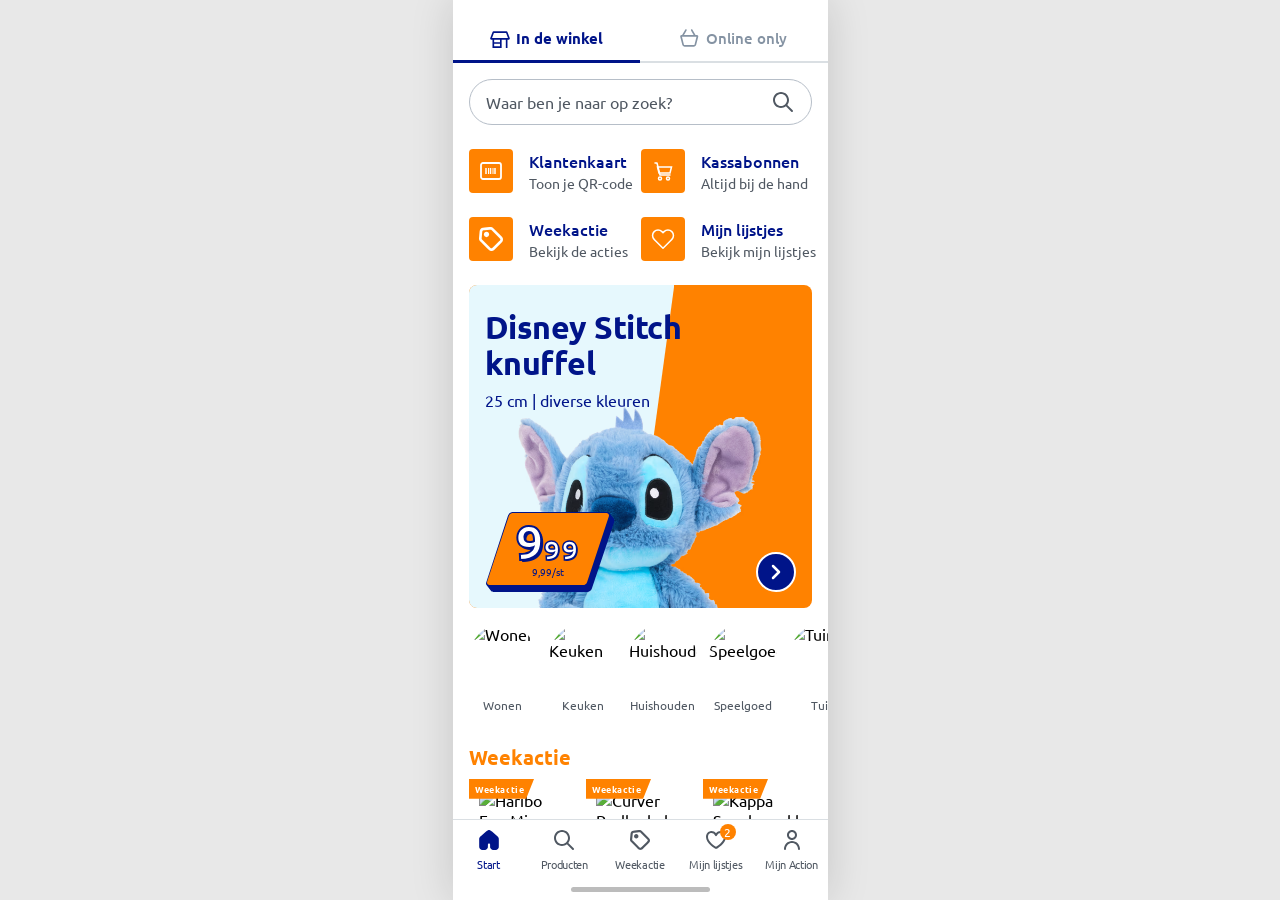
==== commit a3cc2ac2: "Design system verbeteringen: typografie gekoppeld, chevron unified, buttons uniform - Typografie in " ====
--- a/systemized/index.html
+++ b/systemized/index.html
@@ -220,7 +220,7 @@
             <!-- Kaart 1: Haribo Fun Mix -->
             <div class="product-card">
               <div class="product-card-img">
-                <span class="product-card-badge">Actie</span>
+                <span class="product-card-badge">Weekactie</span>
                 <img src="https://asset.action.com/image/upload/t_digital_product_image/w_400/36717700.webp" alt="Haribo Fun Mix">
               </div>
               <div class="product-card-body">
@@ -232,7 +232,7 @@
             <!-- Kaart 2: Curver Prullenbak -->
             <div class="product-card">
               <div class="product-card-img">
-                <span class="product-card-badge">Actie</span>
+                <span class="product-card-badge">Weekactie</span>
                 <img src="https://asset.action.com/image/upload/t_digital_product_image/w_400/37642579.webp" alt="Curver Prullenbak">
               </div>
               <div class="product-card-body">
@@ -244,7 +244,7 @@
             <!-- Kaart 3: Kappa Sneakersokken -->
             <div class="product-card">
               <div class="product-card-img">
-                <span class="product-card-badge">Actie</span>
+                <span class="product-card-badge">Weekactie</span>
                 <img src="https://asset.action.com/image/upload/t_digital_product_image/w_400/20607409.webp" alt="Kappa Sneakersokken">
               </div>
               <div class="product-card-body">
@@ -256,7 +256,7 @@
             <!-- Kaart 4: Curver Vershouddoos -->
             <div class="product-card">
               <div class="product-card-img">
-                <span class="product-card-badge">Actie</span>
+                <span class="product-card-badge">Weekactie</span>
                 <img src="https://asset.action.com/image/upload/t_digital_product_image/w_400/35501029.webp" alt="Curver Vershouddoos">
               </div>
               <div class="product-card-body">
@@ -268,7 +268,7 @@
             <!-- Kaart 5: Palazzo Koffiecups -->
             <div class="product-card">
               <div class="product-card-img">
-                <span class="product-card-badge">Actie</span>
+                <span class="product-card-badge">Weekactie</span>
                 <img src="https://asset.action.com/image/upload/t_digital_product_image/w_400/31670299.webp" alt="Palazzo Koffiecups">
               </div>
               <div class="product-card-body">
@@ -280,7 +280,7 @@
             <!-- Kaart 6: Hotel Royal Handdoek -->
             <div class="product-card">
               <div class="product-card-img">
-                <span class="product-card-badge">Actie</span>
+                <span class="product-card-badge">Weekactie</span>
                 <img src="https://asset.action.com/image/upload/t_digital_product_image/w_400/37787563.webp" alt="Hotel Royal Handdoek">
               </div>
               <div class="product-card-body">
@@ -446,105 +446,105 @@
             <div class="category-list-item-img"><img src="images/cat-wonen.png" alt=""></div>
             <span class="category-list-item-name">Wonen</span>
           </div>
-          <svg class="category-list-item-arrow" width="20" height="20" viewBox="0 0 20 20" fill="none"><path d="M7.5 15l5-5-5-5" stroke="currentColor" stroke-width="1.5" stroke-linecap="round" stroke-linejoin="round"/></svg>
+          <svg class="chevron" viewBox="0 0 20 20" fill="none"><path d="M7.5 15l5-5-5-5" stroke="currentColor" stroke-width="1.5" stroke-linecap="round" stroke-linejoin="round"/></svg>
         </div>
         <div class="category-list-item">
           <div class="category-list-item-left">
             <div class="category-list-item-img"><img src="images/cat-keuken.png" alt=""></div>
             <span class="category-list-item-name">Keuken</span>
           </div>
-          <svg class="category-list-item-arrow" width="20" height="20" viewBox="0 0 20 20" fill="none"><path d="M7.5 15l5-5-5-5" stroke="currentColor" stroke-width="1.5" stroke-linecap="round" stroke-linejoin="round"/></svg>
+          <svg class="chevron" viewBox="0 0 20 20" fill="none"><path d="M7.5 15l5-5-5-5" stroke="currentColor" stroke-width="1.5" stroke-linecap="round" stroke-linejoin="round"/></svg>
         </div>
         <div class="category-list-item">
           <div class="category-list-item-left">
             <div class="category-list-item-img"><img src="images/cat-slapen.png" alt=""></div>
             <span class="category-list-item-name">Slapen</span>
           </div>
-          <svg class="category-list-item-arrow" width="20" height="20" viewBox="0 0 20 20" fill="none"><path d="M7.5 15l5-5-5-5" stroke="currentColor" stroke-width="1.5" stroke-linecap="round" stroke-linejoin="round"/></svg>
+          <svg class="chevron" viewBox="0 0 20 20" fill="none"><path d="M7.5 15l5-5-5-5" stroke="currentColor" stroke-width="1.5" stroke-linecap="round" stroke-linejoin="round"/></svg>
         </div>
         <div class="category-list-item">
           <div class="category-list-item-left">
             <div class="category-list-item-img"><img src="images/cat-kantoor.png" alt=""></div>
             <span class="category-list-item-name">Kantoor &amp; school</span>
           </div>
-          <svg class="category-list-item-arrow" width="20" height="20" viewBox="0 0 20 20" fill="none"><path d="M7.5 15l5-5-5-5" stroke="currentColor" stroke-width="1.5" stroke-linecap="round" stroke-linejoin="round"/></svg>
+          <svg class="chevron" viewBox="0 0 20 20" fill="none"><path d="M7.5 15l5-5-5-5" stroke="currentColor" stroke-width="1.5" stroke-linecap="round" stroke-linejoin="round"/></svg>
         </div>
         <div class="category-list-item">
           <div class="category-list-item-left">
             <div class="category-list-item-img"><img src="images/cat-hobby.png" alt=""></div>
             <span class="category-list-item-name">Hobby</span>
           </div>
-          <svg class="category-list-item-arrow" width="20" height="20" viewBox="0 0 20 20" fill="none"><path d="M7.5 15l5-5-5-5" stroke="currentColor" stroke-width="1.5" stroke-linecap="round" stroke-linejoin="round"/></svg>
+          <svg class="chevron" viewBox="0 0 20 20" fill="none"><path d="M7.5 15l5-5-5-5" stroke="currentColor" stroke-width="1.5" stroke-linecap="round" stroke-linejoin="round"/></svg>
         </div>
         <div class="category-list-item">
           <div class="category-list-item-left">
             <div class="category-list-item-img"><img src="images/cat-dhz.png" alt=""></div>
             <span class="category-list-item-name">Doe het zelf</span>
           </div>
-          <svg class="category-list-item-arrow" width="20" height="20" viewBox="0 0 20 20" fill="none"><path d="M7.5 15l5-5-5-5" stroke="currentColor" stroke-width="1.5" stroke-linecap="round" stroke-linejoin="round"/></svg>
+          <svg class="chevron" viewBox="0 0 20 20" fill="none"><path d="M7.5 15l5-5-5-5" stroke="currentColor" stroke-width="1.5" stroke-linecap="round" stroke-linejoin="round"/></svg>
         </div>
         <div class="category-list-item">
           <div class="category-list-item-left">
             <div class="category-list-item-img"><img src="images/cat-speelgoed.png" alt=""></div>
             <span class="category-list-item-name">Speelgoed</span>
           </div>
-          <svg class="category-list-item-arrow" width="20" height="20" viewBox="0 0 20 20" fill="none"><path d="M7.5 15l5-5-5-5" stroke="currentColor" stroke-width="1.5" stroke-linecap="round" stroke-linejoin="round"/></svg>
+          <svg class="chevron" viewBox="0 0 20 20" fill="none"><path d="M7.5 15l5-5-5-5" stroke="currentColor" stroke-width="1.5" stroke-linecap="round" stroke-linejoin="round"/></svg>
         </div>
         <div class="category-list-item">
           <div class="category-list-item-left">
             <div class="category-list-item-img"><img src="images/cat-tuin.png" alt=""></div>
             <span class="category-list-item-name">Tuin</span>
           </div>
-          <svg class="category-list-item-arrow" width="20" height="20" viewBox="0 0 20 20" fill="none"><path d="M7.5 15l5-5-5-5" stroke="currentColor" stroke-width="1.5" stroke-linecap="round" stroke-linejoin="round"/></svg>
+          <svg class="chevron" viewBox="0 0 20 20" fill="none"><path d="M7.5 15l5-5-5-5" stroke="currentColor" stroke-width="1.5" stroke-linecap="round" stroke-linejoin="round"/></svg>
         </div>
         <div class="category-list-item">
           <div class="category-list-item-left">
             <div class="category-list-item-img"><img src="images/cat-reizen.png" alt=""></div>
             <span class="category-list-item-name">Reizen</span>
           </div>
-          <svg class="category-list-item-arrow" width="20" height="20" viewBox="0 0 20 20" fill="none"><path d="M7.5 15l5-5-5-5" stroke="currentColor" stroke-width="1.5" stroke-linecap="round" stroke-linejoin="round"/></svg>
+          <svg class="chevron" viewBox="0 0 20 20" fill="none"><path d="M7.5 15l5-5-5-5" stroke="currentColor" stroke-width="1.5" stroke-linecap="round" stroke-linejoin="round"/></svg>
         </div>
         <div class="category-list-item">
           <div class="category-list-item-left">
             <div class="category-list-item-img"><img src="images/cat-verzorging.png" alt=""></div>
             <span class="category-list-item-name">Persoonlijke verzorging</span>
           </div>
-          <svg class="category-list-item-arrow" width="20" height="20" viewBox="0 0 20 20" fill="none"><path d="M7.5 15l5-5-5-5" stroke="currentColor" stroke-width="1.5" stroke-linecap="round" stroke-linejoin="round"/></svg>
+          <svg class="chevron" viewBox="0 0 20 20" fill="none"><path d="M7.5 15l5-5-5-5" stroke="currentColor" stroke-width="1.5" stroke-linecap="round" stroke-linejoin="round"/></svg>
         </div>
         <div class="category-list-item">
           <div class="category-list-item-left">
             <div class="category-list-item-img"><img src="images/cat-eten.png" alt=""></div>
             <span class="category-list-item-name">Eten &amp; drinken</span>
           </div>
-          <svg class="category-list-item-arrow" width="20" height="20" viewBox="0 0 20 20" fill="none"><path d="M7.5 15l5-5-5-5" stroke="currentColor" stroke-width="1.5" stroke-linecap="round" stroke-linejoin="round"/></svg>
+          <svg class="chevron" viewBox="0 0 20 20" fill="none"><path d="M7.5 15l5-5-5-5" stroke="currentColor" stroke-width="1.5" stroke-linecap="round" stroke-linejoin="round"/></svg>
         </div>
         <div class="category-list-item">
           <div class="category-list-item-left">
             <div class="category-list-item-img"><img src="images/cat-multimedia.png" alt=""></div>
             <span class="category-list-item-name">Multimedia</span>
           </div>
-          <svg class="category-list-item-arrow" width="20" height="20" viewBox="0 0 20 20" fill="none"><path d="M7.5 15l5-5-5-5" stroke="currentColor" stroke-width="1.5" stroke-linecap="round" stroke-linejoin="round"/></svg>
+          <svg class="chevron" viewBox="0 0 20 20" fill="none"><path d="M7.5 15l5-5-5-5" stroke="currentColor" stroke-width="1.5" stroke-linecap="round" stroke-linejoin="round"/></svg>
         </div>
         <div class="category-list-item">
           <div class="category-list-item-left">
             <div class="category-list-item-img"><img src="images/cat-mode.png" alt=""></div>
             <span class="category-list-item-name">Mode</span>
           </div>
-          <svg class="category-list-item-arrow" width="20" height="20" viewBox="0 0 20 20" fill="none"><path d="M7.5 15l5-5-5-5" stroke="currentColor" stroke-width="1.5" stroke-linecap="round" stroke-linejoin="round"/></svg>
+          <svg class="chevron" viewBox="0 0 20 20" fill="none"><path d="M7.5 15l5-5-5-5" stroke="currentColor" stroke-width="1.5" stroke-linecap="round" stroke-linejoin="round"/></svg>
         </div>
         <div class="category-list-item">
           <div class="category-list-item-left">
             <div class="category-list-item-img"><img src="images/cat-sport.png" alt=""></div>
             <span class="category-list-item-name">Sportartikelen</span>
           </div>
-          <svg class="category-list-item-arrow" width="20" height="20" viewBox="0 0 20 20" fill="none"><path d="M7.5 15l5-5-5-5" stroke="currentColor" stroke-width="1.5" stroke-linecap="round" stroke-linejoin="round"/></svg>
+          <svg class="chevron" viewBox="0 0 20 20" fill="none"><path d="M7.5 15l5-5-5-5" stroke="currentColor" stroke-width="1.5" stroke-linecap="round" stroke-linejoin="round"/></svg>
         </div>
         <div class="category-list-item">
           <div class="category-list-item-left">
             <div class="category-list-item-img"><img src="images/cat-huisdieren.png" alt=""></div>
             <span class="category-list-item-name">Huisdieren</span>
           </div>
-          <svg class="category-list-item-arrow" width="20" height="20" viewBox="0 0 20 20" fill="none"><path d="M7.5 15l5-5-5-5" stroke="currentColor" stroke-width="1.5" stroke-linecap="round" stroke-linejoin="round"/></svg>
+          <svg class="chevron" viewBox="0 0 20 20" fill="none"><path d="M7.5 15l5-5-5-5" stroke="currentColor" stroke-width="1.5" stroke-linecap="round" stroke-linejoin="round"/></svg>
         </div>
       </div>
       </div>
@@ -786,27 +786,27 @@
           <div class="myaction-menu-list">
             <div class="myaction-menu-item">
               <span class="myaction-menu-label">Mijn gegevens</span>
-              <svg class="myaction-menu-arrow" width="20" height="20" viewBox="0 0 20 20" fill="none"><path d="M7.5 15l5-5-5-5" stroke="currentColor" stroke-width="1.5" stroke-linecap="round" stroke-linejoin="round"/></svg>
+              <svg class="chevron" viewBox="0 0 20 20" fill="none"><path d="M7.5 15l5-5-5-5" stroke="currentColor" stroke-width="1.5" stroke-linecap="round" stroke-linejoin="round"/></svg>
             </div>
             <div class="myaction-menu-item">
               <span class="myaction-menu-label">Mijn kraskaarten</span>
-              <svg class="myaction-menu-arrow" width="20" height="20" viewBox="0 0 20 20" fill="none"><path d="M7.5 15l5-5-5-5" stroke="currentColor" stroke-width="1.5" stroke-linecap="round" stroke-linejoin="round"/></svg>
+              <svg class="chevron" viewBox="0 0 20 20" fill="none"><path d="M7.5 15l5-5-5-5" stroke="currentColor" stroke-width="1.5" stroke-linecap="round" stroke-linejoin="round"/></svg>
             </div>
             <div class="myaction-menu-item">
               <span class="myaction-menu-label">Spin & Win</span>
-              <svg class="myaction-menu-arrow" width="20" height="20" viewBox="0 0 20 20" fill="none"><path d="M7.5 15l5-5-5-5" stroke="currentColor" stroke-width="1.5" stroke-linecap="round" stroke-linejoin="round"/></svg>
+              <svg class="chevron" viewBox="0 0 20 20" fill="none"><path d="M7.5 15l5-5-5-5" stroke="currentColor" stroke-width="1.5" stroke-linecap="round" stroke-linejoin="round"/></svg>
             </div>
             <div class="myaction-menu-item">
               <span class="myaction-menu-label">Win met je lijstje</span>
-              <svg class="myaction-menu-arrow" width="20" height="20" viewBox="0 0 20 20" fill="none"><path d="M7.5 15l5-5-5-5" stroke="currentColor" stroke-width="1.5" stroke-linecap="round" stroke-linejoin="round"/></svg>
+              <svg class="chevron" viewBox="0 0 20 20" fill="none"><path d="M7.5 15l5-5-5-5" stroke="currentColor" stroke-width="1.5" stroke-linecap="round" stroke-linejoin="round"/></svg>
             </div>
             <div class="myaction-menu-item">
               <span class="myaction-menu-label">Mijn digitale kassabonnen</span>
-              <svg class="myaction-menu-arrow" width="20" height="20" viewBox="0 0 20 20" fill="none"><path d="M7.5 15l5-5-5-5" stroke="currentColor" stroke-width="1.5" stroke-linecap="round" stroke-linejoin="round"/></svg>
+              <svg class="chevron" viewBox="0 0 20 20" fill="none"><path d="M7.5 15l5-5-5-5" stroke="currentColor" stroke-width="1.5" stroke-linecap="round" stroke-linejoin="round"/></svg>
             </div>
             <div class="myaction-menu-item">
               <span class="myaction-menu-label">Action webshop aankopen</span>
-              <svg class="myaction-menu-arrow" width="20" height="20" viewBox="0 0 20 20" fill="none"><path d="M7.5 15l5-5-5-5" stroke="currentColor" stroke-width="1.5" stroke-linecap="round" stroke-linejoin="round"/></svg>
+              <svg class="chevron" viewBox="0 0 20 20" fill="none"><path d="M7.5 15l5-5-5-5" stroke="currentColor" stroke-width="1.5" stroke-linecap="round" stroke-linejoin="round"/></svg>
             </div>
           </div>
         </div>
@@ -815,7 +815,7 @@
           <span class="myaction-section-title">Winkels</span>
           <div class="myaction-menu-item">
             <span class="myaction-menu-label">Zoek je winkel</span>
-            <svg class="myaction-menu-arrow" width="20" height="20" viewBox="0 0 20 20" fill="none"><path d="M7.5 15l5-5-5-5" stroke="currentColor" stroke-width="1.5" stroke-linecap="round" stroke-linejoin="round"/></svg>
+            <svg class="chevron" viewBox="0 0 20 20" fill="none"><path d="M7.5 15l5-5-5-5" stroke="currentColor" stroke-width="1.5" stroke-linecap="round" stroke-linejoin="round"/></svg>
           </div>
         </div>
 
@@ -824,15 +824,15 @@
           <div class="myaction-menu-list">
             <div class="myaction-menu-item">
               <span class="myaction-menu-label">Communicatie</span>
-              <svg class="myaction-menu-arrow" width="20" height="20" viewBox="0 0 20 20" fill="none"><path d="M7.5 15l5-5-5-5" stroke="currentColor" stroke-width="1.5" stroke-linecap="round" stroke-linejoin="round"/></svg>
+              <svg class="chevron" viewBox="0 0 20 20" fill="none"><path d="M7.5 15l5-5-5-5" stroke="currentColor" stroke-width="1.5" stroke-linecap="round" stroke-linejoin="round"/></svg>
             </div>
             <div class="myaction-menu-item">
               <span class="myaction-menu-label">Persoonlijk</span>
-              <svg class="myaction-menu-arrow" width="20" height="20" viewBox="0 0 20 20" fill="none"><path d="M7.5 15l5-5-5-5" stroke="currentColor" stroke-width="1.5" stroke-linecap="round" stroke-linejoin="round"/></svg>
+              <svg class="chevron" viewBox="0 0 20 20" fill="none"><path d="M7.5 15l5-5-5-5" stroke="currentColor" stroke-width="1.5" stroke-linecap="round" stroke-linejoin="round"/></svg>
             </div>
             <div class="myaction-menu-item">
               <span class="myaction-menu-label">Land &amp; Taal</span>
-              <svg class="myaction-menu-arrow" width="20" height="20" viewBox="0 0 20 20" fill="none"><path d="M7.5 15l5-5-5-5" stroke="currentColor" stroke-width="1.5" stroke-linecap="round" stroke-linejoin="round"/></svg>
+              <svg class="chevron" viewBox="0 0 20 20" fill="none"><path d="M7.5 15l5-5-5-5" stroke="currentColor" stroke-width="1.5" stroke-linecap="round" stroke-linejoin="round"/></svg>
             </div>
           </div>
         </div>
@@ -842,23 +842,23 @@
           <div class="myaction-menu-list">
             <div class="myaction-menu-item">
               <span class="myaction-menu-label">Geef feedback</span>
-              <svg class="myaction-menu-arrow" width="20" height="20" viewBox="0 0 20 20" fill="none"><path d="M7.5 15l5-5-5-5" stroke="currentColor" stroke-width="1.5" stroke-linecap="round" stroke-linejoin="round"/></svg>
+              <svg class="chevron" viewBox="0 0 20 20" fill="none"><path d="M7.5 15l5-5-5-5" stroke="currentColor" stroke-width="1.5" stroke-linecap="round" stroke-linejoin="round"/></svg>
             </div>
             <div class="myaction-menu-item">
               <span class="myaction-menu-label">Klantenservice</span>
-              <svg class="myaction-menu-arrow" width="20" height="20" viewBox="0 0 20 20" fill="none"><path d="M7.5 15l5-5-5-5" stroke="currentColor" stroke-width="1.5" stroke-linecap="round" stroke-linejoin="round"/></svg>
+              <svg class="chevron" viewBox="0 0 20 20" fill="none"><path d="M7.5 15l5-5-5-5" stroke="currentColor" stroke-width="1.5" stroke-linecap="round" stroke-linejoin="round"/></svg>
             </div>
             <div class="myaction-menu-item">
               <span class="myaction-menu-label">Werken bij Action</span>
-              <svg class="myaction-menu-arrow" width="20" height="20" viewBox="0 0 20 20" fill="none"><path d="M7.5 15l5-5-5-5" stroke="currentColor" stroke-width="1.5" stroke-linecap="round" stroke-linejoin="round"/></svg>
+              <svg class="chevron" viewBox="0 0 20 20" fill="none"><path d="M7.5 15l5-5-5-5" stroke="currentColor" stroke-width="1.5" stroke-linecap="round" stroke-linejoin="round"/></svg>
             </div>
             <div class="myaction-menu-item">
               <span class="myaction-menu-label">Duurzaamheid</span>
-              <svg class="myaction-menu-arrow" width="20" height="20" viewBox="0 0 20 20" fill="none"><path d="M7.5 15l5-5-5-5" stroke="currentColor" stroke-width="1.5" stroke-linecap="round" stroke-linejoin="round"/></svg>
+              <svg class="chevron" viewBox="0 0 20 20" fill="none"><path d="M7.5 15l5-5-5-5" stroke="currentColor" stroke-width="1.5" stroke-linecap="round" stroke-linejoin="round"/></svg>
             </div>
             <div class="myaction-menu-item">
               <span class="myaction-menu-label">Juridische informatie</span>
-              <svg class="myaction-menu-arrow" width="20" height="20" viewBox="0 0 20 20" fill="none"><path d="M7.5 15l5-5-5-5" stroke="currentColor" stroke-width="1.5" stroke-linecap="round" stroke-linejoin="round"/></svg>
+              <svg class="chevron" viewBox="0 0 20 20" fill="none"><path d="M7.5 15l5-5-5-5" stroke="currentColor" stroke-width="1.5" stroke-linecap="round" stroke-linejoin="round"/></svg>
             </div>
           </div>
         </div>
--- a/systemized/styles.css
+++ b/systemized/styles.css
@@ -503,7 +503,10 @@
 
     /* ===== Hero Banner ===== */
     .hero-banner {
-      width: 100%;
+      width: calc(100% - 32px);
+      aspect-ratio: 343 / 323;
+      margin: 0 16px;
+      border-radius: var(--radius-sm);
       position: relative;
       overflow: hidden;
       flex-shrink: 0;
@@ -567,6 +570,7 @@
       align-items: flex-start;
       justify-content: center;
       overflow: hidden;
+      margin-top: -30px;
     }
 
     .hero-image-container img {
@@ -776,7 +780,7 @@
       font-weight: 700;
       letter-spacing: 0.4px;
       text-transform: none;
-      padding: 3px 14px 3px 6px;
+      padding: 3px 10px 3px 6px;
       border-radius: 0;
       clip-path: polygon(0 0, 100% 0, calc(100% - 8px) 100%, 0 100%);
     }
@@ -895,10 +899,13 @@
       line-height: 16px;
     }
 
-    .category-list-item-arrow {
+    .chevron {
+      width: 20px;
+      height: 20px;
       color: var(--neutral-300);
       flex-shrink: 0;
     }
+
 
     /* Webshop category list overrides */
     .ws-category-list {
@@ -1300,7 +1307,7 @@
     .new-lijstje-btn {
       width: calc(100% - 32px);
       margin: 16px 16px 24px;
-      padding: 14px;
+      height: 44px;
       border-radius: var(--radius-sm);
       border: 2px dashed var(--neutral-300);
       background: transparent;
@@ -1404,10 +1411,6 @@
       line-height: 22px;
     }
 
-    .myaction-menu-arrow {
-      color: var(--neutral-300);
-      flex-shrink: 0;
-    }
 
     .myaction-profile-card {
       background: white;
@@ -1453,8 +1456,9 @@
       border: 1px solid var(--brand-darkblue);
       border-radius: 360px;
       background: white;
-      padding: 6px 12px;
-      font-size: 14px;
+      height: 44px;
+      font-family: inherit;
+      font-size: 16px;
       font-weight: 500;
       color: var(--brand-darkblue);
       cursor: pointer;
@@ -1828,9 +1832,3 @@
       line-height: 16px;
     }
 
-    .category-item-caret {
-      width: 16px;
-      height: 16px;
-      flex-shrink: 0;
-      color: var(--neutral-500);
-    }
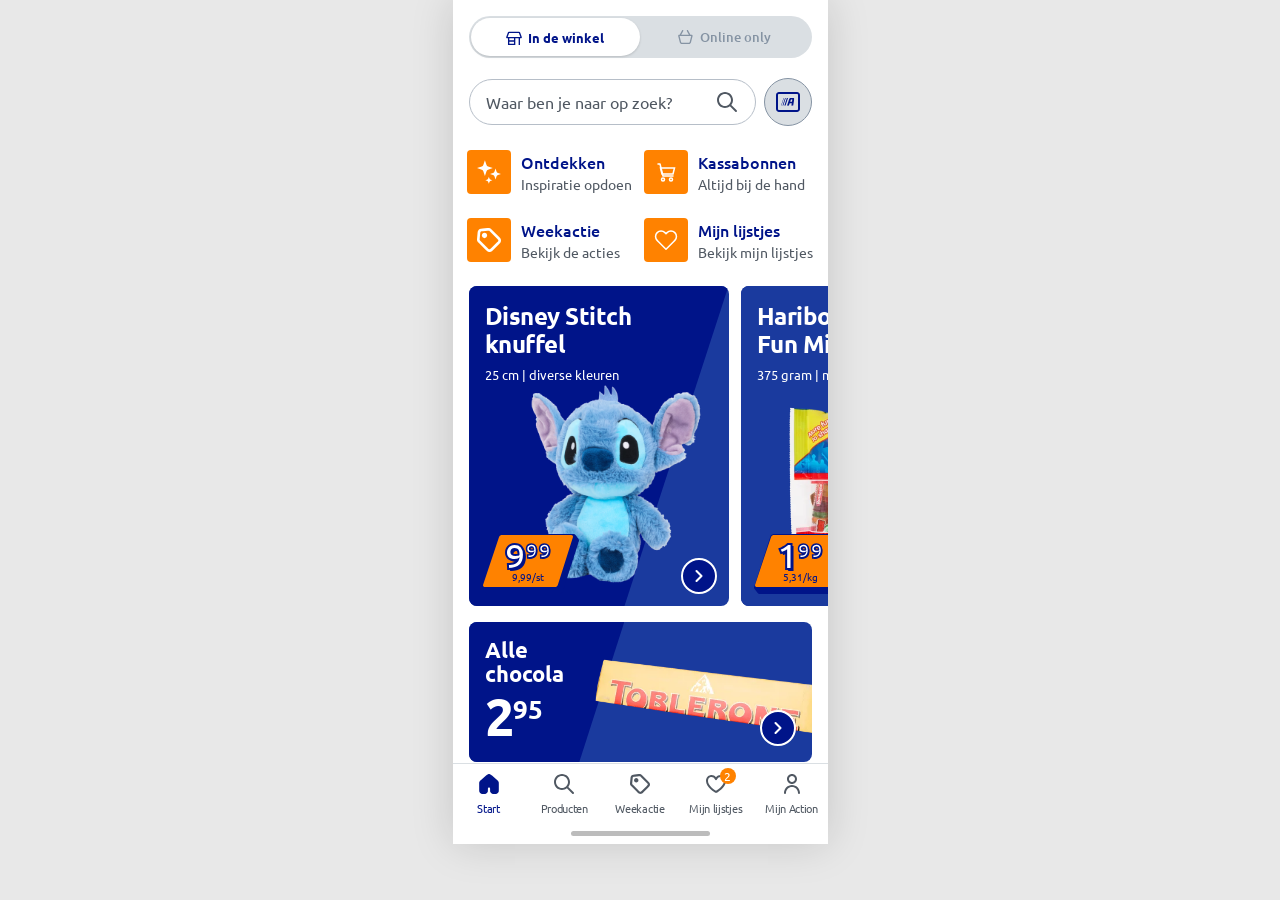
==== commit 7839e8f5: "Mini hero, hero kleuren, segmented controls, UX fixes alle prototypes - Mini hero component toegevoe" ====
--- a/systemized/index.html
+++ b/systemized/index.html
@@ -10,6 +10,87 @@
   <link rel="stylesheet" href="styles.css">
   <style>
     /* Page-specific overrides can go here */
+
+    /* ===== iOS Keyboard Simulation ===== */
+    .ios-keyboard {
+      position: absolute;
+      bottom: 0;
+      left: 0;
+      right: 0;
+      height: 291px;
+      background: #D1D3D9;
+      z-index: 999;
+      transform: translateY(100%);
+      transition: transform 0.3s ease-out;
+      display: flex;
+      flex-direction: column;
+      padding: 8px 3px 20px;
+      gap: 10px;
+      font-family: -apple-system, 'SF Pro Display', 'Ubuntu', sans-serif;
+    }
+
+    .ios-keyboard.active {
+      transform: translateY(0);
+    }
+
+    .ios-kb-row {
+      display: flex;
+      justify-content: center;
+      gap: 6px;
+      height: 42px;
+    }
+
+    .ios-kb-key {
+      background: #FFFFFF;
+      border: none;
+      border-radius: 5px;
+      font-size: 22px;
+      font-weight: 400;
+      color: #000;
+      min-width: 32px;
+      height: 42px;
+      display: flex;
+      align-items: center;
+      justify-content: center;
+      box-shadow: 0 1px 0 rgba(0,0,0,0.35);
+      cursor: pointer;
+      flex: 0 0 auto;
+      -webkit-tap-highlight-color: transparent;
+      user-select: none;
+    }
+
+    .ios-kb-key:active {
+      background: #B8B8B8;
+    }
+
+    .ios-kb-key.special {
+      background: #ADB3BC;
+      font-size: 15px;
+      font-weight: 500;
+      min-width: 42px;
+    }
+
+    .ios-kb-key.space {
+      flex: 1;
+      font-size: 16px;
+      min-width: 0;
+    }
+
+    .ios-kb-key.search-key {
+      background: #007AFF;
+      color: white;
+      font-size: 16px;
+      font-weight: 500;
+      min-width: 88px;
+    }
+
+    .ios-kb-key.backspace {
+      min-width: 42px;
+    }
+
+    .ios-kb-key.shift {
+      min-width: 42px;
+    }
   </style>
 </head>
 <body>
@@ -38,15 +119,6 @@
       </div>
     </div>
 
-    <!-- Search Bar -->
-    <div class="search-bar">
-      <img class="search-trapeze left" src="images/search-trapeze-left.svg" alt="">
-      <div class="search-center">
-        <input type="search" class="search-label" placeholder="Waar ben je naar op zoek?" enterkeyhint="search">
-        <svg width="24" height="24" viewBox="0 0 24 24" fill="currentColor"><path d="M21 22C20.7441 22 20.4883 21.9023 20.293 21.707L14.9033 16.3174C13.5478 17.3716 11.8457 18 10 18C5.5889 18 2 14.4111 2 10C2 5.5889 5.5889 2 10 2C14.4111 2 18 5.5889 18 10C18 11.8457 17.3711 13.5479 16.3174 14.9033L21.707 20.2929C22.0976 20.6835 22.0976 21.3163 21.707 21.707C21.5117 21.9023 21.2559 22 21 22ZM10 4C6.6914 4 4 6.6914 4 10C4 13.3086 6.6914 16 10 16C13.3086 16 16 13.3086 16 10C16 6.6914 13.3086 4 10 4Z"/></svg>
-      </div>
-      <img class="search-trapeze right" src="images/search-trapeze-right.svg" alt="">
-    </div>
   </div>
 
   <!-- Page Content -->
@@ -58,15 +130,30 @@
       <!-- Toggle Content: In de winkel -->
       <div class="toggle-page active" id="content-winkel">
 
-        <div class="section-quick-actions">
+        <!-- Search Bar + Loyalty -->
+        <div class="search-loyalty-row">
+          <div class="search-bar">
+            <span class="search-label">Waar ben je naar op zoek?</span>
+            <svg width="24" height="24" viewBox="0 0 24 24" fill="currentColor"><path d="M21 22C20.7441 22 20.4883 21.9023 20.293 21.707L14.9033 16.3174C13.5478 17.3716 11.8457 18 10 18C5.5889 18 2 14.4111 2 10C2 5.5889 5.5889 2 10 2C14.4111 2 18 5.5889 18 10C18 11.8457 17.3711 13.5479 16.3174 14.9033L21.707 20.2929C22.0976 20.6835 22.0976 21.3163 21.707 21.707C21.5117 21.9023 21.2559 22 21 22ZM10 4C6.6914 4 4 6.6914 4 10C4 13.3086 6.6914 16 10 16C13.3086 16 16 13.3086 16 10C16 6.6914 13.3086 4 10 4Z"/></svg>
+          </div>
+          <div class="loyalty-btn">
+            <svg width="24" height="24" viewBox="0 0 24 24" xmlns="http://www.w3.org/2000/svg"><g transform="rotate(90,12,12) translate(2,0)"><path fill-rule="evenodd" clip-rule="evenodd" d="M17 2H3C2.44772 2 2 2.44772 2 3V21C2 21.5523 2.44772 22 3 22H17C17.5523 22 18 21.5523 18 21V3C18 2.44771 17.5523 2 17 2ZM3 0C1.34315 0 0 1.34315 0 3V21C0 22.6569 1.34315 24 3 24H17C18.6569 24 20 22.6569 20 21V3C20 1.34315 18.6569 0 17 0H3Z" fill="#001489"/></g><svg x="5" y="8" width="7" height="7.8" viewBox="0 0 7.01567 7.80371"><path d="M2.84921 0C2.9114 0 2.94619 0.0484489 2.92636 0.107422L0.377531 7.69629C0.353123 7.76863 0.316677 7.80371 0.241789 7.80371H0.0826091C0.020672 7.80356-0.0141236 7.75503 0.00546067 7.69629L2.55527 0.107422C2.57995 0.039617 2.61401 0 2.69101 0H2.84921ZM4.70566 0C4.76762 3.85542e-05 4.80211 0.0478243 4.7828 0.106445L2.233 7.69531C2.21321 7.75417 2.14668 7.80254 2.08456 7.80273H1.56796C1.50582 7.80263 1.471 7.75422 1.49081 7.69531L4.04062 0.106445C4.06073 0.0480036 4.12726 0.000258766 4.18905 0H4.70566ZM6.9332 0C6.99507 7.03894e-05 7.02959 0.0478523 7.01034 0.106445L4.46054 7.69531C4.44075 7.75415 4.3742 7.80251 4.3121 7.80273H3.42441C3.36231 7.80263 3.32749 7.75422 3.34726 7.69531L5.89609 0.106445C5.91614 0.047829 5.98356 0.000141417 6.0455 0H6.9332Z" fill="#001489"/></svg><svg x="11" y="8" width="7.3" height="7.8" viewBox="0 0 7.30998 7.80339"><path fill-rule="evenodd" clip-rule="evenodd" d="M5.29935 1.77084L4.99625 3.65312C4.98638 3.71454 4.92736 3.7648 4.86514 3.7648H3.28812C3.22594 3.7648 3.19121 3.71654 3.21104 3.65757L3.84493 1.77084C3.89427 1.62366 4.06617 1.50439 4.22872 1.50439H5.048C5.21046 1.50439 5.32303 1.62366 5.29935 1.77084M2.31324 0.826465L0.00558473 7.69612C-0.0142469 7.75513 0.0204384 7.80339 0.0827033 7.80339H1.7052C1.76743 7.80339 1.83455 7.75513 1.85438 7.69612L2.6336 5.3765C2.65343 5.31749 2.72055 5.26923 2.78278 5.26923H4.62298C4.68525 5.26923 4.72804 5.31949 4.71817 5.38092L4.34614 7.6917C4.33627 7.75312 4.3791 7.80339 4.44133 7.80339H6.06387C6.12613 7.80339 6.18511 7.75312 6.19502 7.6917L7.30021 0.826465C7.37368 0.370097 7.02454 0 6.5204 0H3.50386C2.9996 0 2.46659 0.370097 2.31324 0.826465" fill="#001489"/></svg></svg>
+          </div>
+        </div>
+
+        <div class="section-quick-actions"><div class="quick-actions-track">
           <div class="quick-actions-column">
-            <div class="menu-item menu-item-klantenkaart">
-              <div class="menu-item-icon menu-item-icon-orange">
-                <svg width="24" height="24" viewBox="0 0 24 24" fill="none"><rect x="2" y="4" width="20" height="16" rx="2" stroke="white" stroke-width="1.8"/><line x1="7" y1="9" x2="7" y2="15" stroke="white" stroke-width="1.5"/><line x1="9.5" y1="9" x2="9.5" y2="15" stroke="white" stroke-width="1"/><line x1="11.5" y1="9" x2="11.5" y2="15" stroke="white" stroke-width="1.5"/><line x1="14" y1="9" x2="14" y2="15" stroke="white" stroke-width="1"/><line x1="16" y1="9" x2="16" y2="15" stroke="white" stroke-width="1.5"/></svg>
+            <div class="menu-item">
+              <div class="menu-item-icon">
+                <svg width="24" height="24" viewBox="0 0 20.26 20" fill="white">
+                  <path d="M6.68629 0L8.04163 4.06603C8.2407 4.66324 8.70933 5.13187 9.30654 5.33094L13.3726 6.68629L9.30654 8.04163C8.70933 8.2407 8.2407 8.70933 8.04163 9.30654L6.68629 13.3726L5.33094 9.30654C5.13187 8.70933 4.66324 8.2407 4.06603 8.04163L0 6.68629L4.06603 5.33094C4.66324 5.13187 5.13187 4.66324 5.33094 4.06603L6.68629 0Z"/>
+                  <path d="M15.6274 7L16.4681 9.52189C16.6671 10.1191 17.1358 10.5877 17.733 10.7868L20.2549 11.6274L17.733 12.4681C17.1358 12.6671 16.6671 13.1358 16.4681 13.733L15.6274 16.2549L14.7868 13.733C14.5877 13.1358 14.1191 12.6671 13.5219 12.4681L11 11.6274L13.5219 10.7868C14.1191 10.5877 14.5877 10.1191 14.7868 9.52189L15.6274 7Z"/>
+                  <path d="M10 14L10.4338 15.3013C10.6328 15.8985 11.1015 16.3672 11.6987 16.5662L13 17L11.6987 17.4338C11.1015 17.6328 10.6328 18.1015 10.4338 18.6987L10 20L9.56623 18.6987C9.36716 18.1015 8.89853 17.6328 8.30132 17.4338L7.00001 17L8.30132 16.5662C8.89853 16.3672 9.36716 15.8985 9.56623 15.3013L10 14Z"/>
+                </svg>
               </div>
               <div class="menu-item-text">
-                <span class="menu-item-title">Klantenkaart</span>
-                <span class="menu-item-subtitle">Toon je QR-code</span>
+                <span class="menu-item-title">Ontdekken</span>
+                <span class="menu-item-subtitle">Inspiratie opdoen</span>
               </div>
             </div>
             <div class="menu-item">
@@ -107,49 +194,113 @@
               </div>
             </div>
           </div>
-        </div>
-
-        <!-- Hero Banner -->
-        <div class="hero-banner">
-          <div class="hero-bg">
-            <div class="hero-bg-trapeze"></div>
-          </div>
-          <div class="hero-content">
-            <div class="hero-text">
-              <div class="hero-title">Disney Stitch knuffel</div>
-              <div class="hero-subtitle">25 cm | diverse kleuren</div>
-            </div>
-            <div class="hero-image-container">
-              <img src="images/hero-stitch.avif" alt="Disney Stitch knuffel">
-            </div>
-          </div>
-          <div class="hero-bottom">
-            <div class="hero-price-tag">
-              <div class="hero-price-tag-side left">
-                <div class="tag-shadow"><img src="images/price-tag-left-shadow.svg" alt=""></div>
-                <div class="tag-shape"><img src="images/price-tag-left-shape.svg" alt=""></div>
-              </div>
-              <div class="hero-price-tag-body">
-                <div class="hero-price-main">
-                  <span class="hero-price-whole">9</span>
-                  <span class="hero-price-decimal">99</span>
+        </div></div>
+
+        <!-- Hero Lane -->
+        <div class="hero-lane">
+          <div class="hero-track">
+            <div class="hero-spacer"></div>
+            <div class="hero-banner">
+              <div class="hero-bg">
+                <div class="hero-bg-trapeze"></div>
+              </div>
+              <div class="hero-content">
+                <div class="hero-text">
+                  <div class="hero-title">Disney Stitch<br>knuffel</div>
+                  <div class="hero-subtitle">25 cm | diverse kleuren</div>
                 </div>
-                <div class="hero-price-unit">9,99/st</div>
-              </div>
-              <div class="hero-price-tag-side right">
-                <div class="tag-shadow"><img src="images/price-tag-right-shadow.svg" alt=""></div>
-                <div class="tag-shape"><img src="images/price-tag-right-shape.svg" alt=""></div>
-              </div>
-            </div>
-            <div class="hero-cta">
-              <svg width="24" height="24" viewBox="0 0 24 24" fill="none">
-                <path d="M9 18l6-6-6-6" stroke="white" stroke-width="2.5" stroke-linecap="round" stroke-linejoin="round"/>
-              </svg>
-            </div>
+                <div class="hero-image-container">
+                  <img src="images/hero-stitch.avif" alt="Disney Stitch knuffel">
+                </div>
+              </div>
+              <div class="hero-bottom">
+                <div class="hero-price-tag">
+                  <div class="hero-price-tag-side left">
+                    <div class="tag-shadow"><img src="images/price-tag-left-shadow.svg" alt=""></div>
+                    <div class="tag-shape"><img src="images/price-tag-left-shape.svg" alt=""></div>
+                  </div>
+                  <div class="hero-price-tag-body">
+                    <div class="hero-price-main">
+                      <span class="hero-price-whole">9</span>
+                      <span class="hero-price-decimal">99</span>
+                    </div>
+                    <div class="hero-price-unit">9,99/st</div>
+                  </div>
+                  <div class="hero-price-tag-side right">
+                    <div class="tag-shadow"><img src="images/price-tag-right-shadow.svg" alt=""></div>
+                    <div class="tag-shape"><img src="images/price-tag-right-shape.svg" alt=""></div>
+                  </div>
+                </div>
+                <div class="hero-cta">
+                  <svg width="20" height="20" viewBox="0 0 24 24" fill="none">
+                    <path d="M9 18l6-6-6-6" stroke="white" stroke-width="2.5" stroke-linecap="round" stroke-linejoin="round"/>
+                  </svg>
+                </div>
+              </div>
+            </div>
+            <div class="hero-banner hero-light">
+              <div class="hero-bg">
+                <div class="hero-bg-trapeze"></div>
+              </div>
+              <div class="hero-content">
+                <div class="hero-text">
+                  <div class="hero-title">Haribo<br>Fun Mix</div>
+                  <div class="hero-subtitle">375 gram | mixzak</div>
+                </div>
+                <div class="hero-image-container">
+                  <img src="images/products/haribo-fun-mix.webp" alt="Haribo Fun Mix">
+                </div>
+              </div>
+              <div class="hero-bottom">
+                <div class="hero-price-tag">
+                  <div class="hero-price-tag-side left">
+                    <div class="tag-shadow"><img src="images/price-tag-left-shadow.svg" alt=""></div>
+                    <div class="tag-shape"><img src="images/price-tag-left-shape.svg" alt=""></div>
+                  </div>
+                  <div class="hero-price-tag-body">
+                    <div class="hero-price-main">
+                      <span class="hero-price-whole">1</span>
+                      <span class="hero-price-decimal">99</span>
+                    </div>
+                    <div class="hero-price-unit">5,31/kg</div>
+                  </div>
+                  <div class="hero-price-tag-side right">
+                    <div class="tag-shadow"><img src="images/price-tag-right-shadow.svg" alt=""></div>
+                    <div class="tag-shape"><img src="images/price-tag-right-shape.svg" alt=""></div>
+                  </div>
+                </div>
+                <div class="hero-cta">
+                  <svg width="20" height="20" viewBox="0 0 24 24" fill="none">
+                    <path d="M9 18l6-6-6-6" stroke="white" stroke-width="2.5" stroke-linecap="round" stroke-linejoin="round"/>
+                  </svg>
+                </div>
+              </div>
+            </div>
+            <div class="hero-spacer"></div>
+          </div>
+        </div>
+
+        <!-- Mini Hero Banner -->
+        <div class="mini-hero">
+          <div class="mini-hero-bg"></div>
+          <div class="mini-hero-trapeze"></div>
+          <img class="mini-hero-image" src="images/products/toblerone.webp" alt="Chocola">
+          <div class="mini-hero-content">
+            <div class="mini-hero-title">Alle<br>chocola</div>
+            <div class="mini-hero-price">
+              <span class="mini-hero-price-whole">2</span>
+              <span class="mini-hero-price-decimal">95</span>
+            </div>
+          </div>
+          <div class="mini-hero-cta">
+            <svg width="20" height="20" viewBox="0 0 24 24" fill="none">
+              <path d="M9 18l6-6-6-6" stroke="white" stroke-width="2.5" stroke-linecap="round" stroke-linejoin="round"/>
+            </svg>
           </div>
         </div>
 
         <!-- Category Bubble Lane -->
+        <div class="section-heading">Categorieën</div>
         <div class="category-bubble-lane">
           <div class="category-bubble-track">
 
@@ -212,84 +363,331 @@
           </div>
         </div>
 
-        <!-- Product Cards Lane -->
+        <!-- Product Lane: Weekactie -->
+        <div class="product-lane lane-weekactie lane-grey">
+          <div class="product-lane-header">
+            <div class="product-lane-header-left">
+              <div class="product-lane-title">Weekactie</div>
+              <div class="product-lane-subtitle">16-03 t/m 22-03</div>
+            </div>
+            <a class="product-lane-link" href="#">Bekijk alles &rsaquo;</a>
+          </div>
+          <div class="product-cards-scroll"><div class="product-cards-track">
+            <div class="product-card-folder">
+              <div class="product-card-folder-img">
+                <img src="images/products/folder-weekactie.webp" alt="Weekactie folder">
+              </div>
+              <div class="product-card-folder-body">
+                <div class="product-card-folder-title">Blader door de weekactie folder</div>
+                <div class="product-card-folder-cta">
+                  <svg viewBox="0 0 24 24" fill="none"><path d="M9 18l6-6-6-6" stroke="white" stroke-width="2.5" stroke-linecap="round" stroke-linejoin="round"/></svg>
+                </div>
+              </div>
+            </div>
+            <div class="product-card">
+              <div class="product-card-img">
+                <span class="product-card-badge">Weekactie</span>
+                <img src="images/products/sneakersokken.webp" alt="Sneakersokken">
+              </div>
+              <div class="product-card-body">
+                <div class="product-card-name">Sneakersokken</div>
+                <div class="product-card-detail">Maten 39-46, 7 paar</div>
+                <div class="product-card-unit">€0,28/st</div>
+                <div class="product-card-price"><span class="price-euros">1</span><span class="price-cents">98</span></div>
+              </div>
+            </div>
+            <div class="product-card">
+              <div class="product-card-img">
+                <span class="product-card-badge">Weekactie</span>
+                <img src="images/products/curver-prullenbak.webp" alt="Curver Prullenbak">
+              </div>
+              <div class="product-card-body">
+                <div class="product-card-name">Curver Prullenbak</div>
+                <div class="product-card-detail">10 liter</div>
+                <div class="product-card-unit">€2,99/st</div>
+                <div class="product-card-price"><span class="price-euros">2</span><span class="price-cents">99</span></div>
+              </div>
+            </div>
+            <div class="product-card">
+              <div class="product-card-img">
+                <span class="product-card-badge">Weekactie</span>
+                <img src="images/products/haribo-fun-mix.webp" alt="Haribo Fun Mix">
+              </div>
+              <div class="product-card-body">
+                <div class="product-card-name">Haribo Fun Mix</div>
+                <div class="product-card-detail">250 gram</div>
+                <div class="product-card-unit">€9,96/kg</div>
+                <div class="product-card-price"><span class="price-euros">2</span><span class="price-cents">49</span></div>
+              </div>
+            </div>
+            <div class="product-card">
+              <div class="product-card-img">
+                <span class="product-card-badge">Weekactie</span>
+                <img src="images/products/hotel-royal-handdoek.webp" alt="Hotel Royal Handdoek">
+              </div>
+              <div class="product-card-body">
+                <div class="product-card-name">Hotel Royal Handdoek</div>
+                <div class="product-card-detail">50×100 cm</div>
+                <div class="product-card-unit">€2,48/st</div>
+                <div class="product-card-price"><span class="price-euros">2</span><span class="price-cents">48</span></div>
+              </div>
+            </div>
+            <div class="product-card">
+              <div class="product-card-img">
+                <span class="product-card-badge">Weekactie</span>
+                <img src="images/products/palazzo-koffiecups.webp" alt="Palazzo Koffiecups">
+              </div>
+              <div class="product-card-body">
+                <div class="product-card-name">Palazzo Koffiecups Espresso</div>
+                <div class="product-card-detail">20 stuks</div>
+                <div class="product-card-unit">€0,12/st</div>
+                <div class="product-card-price"><span class="price-euros">2</span><span class="price-cents">49</span></div>
+              </div>
+            </div>
+          </div></div>
+        </div>
+
+        <!-- Product Lane: Nieuw -->
         <div class="product-lane">
-          <div class="product-lane-title">Weekactie</div>
-          <div class="product-cards-grid">
-
-            <!-- Kaart 1: Haribo Fun Mix -->
-            <div class="product-card">
-              <div class="product-card-img">
-                <span class="product-card-badge">Weekactie</span>
-                <img src="https://asset.action.com/image/upload/t_digital_product_image/w_400/36717700.webp" alt="Haribo Fun Mix">
-              </div>
-              <div class="product-card-body">
-                <div class="product-card-name">Haribo Fun Mix</div>
-                <div class="product-card-price"><sup>€</sup>2,49</div>
-              </div>
-            </div>
-
-            <!-- Kaart 2: Curver Prullenbak -->
-            <div class="product-card">
-              <div class="product-card-img">
-                <span class="product-card-badge">Weekactie</span>
-                <img src="https://asset.action.com/image/upload/t_digital_product_image/w_400/37642579.webp" alt="Curver Prullenbak">
-              </div>
-              <div class="product-card-body">
-                <div class="product-card-name">Curver Prullenbak 10L</div>
-                <div class="product-card-price"><sup>€</sup>2,99</div>
-              </div>
-            </div>
-
-            <!-- Kaart 3: Kappa Sneakersokken -->
-            <div class="product-card">
-              <div class="product-card-img">
-                <span class="product-card-badge">Weekactie</span>
-                <img src="https://asset.action.com/image/upload/t_digital_product_image/w_400/20607409.webp" alt="Kappa Sneakersokken">
-              </div>
-              <div class="product-card-body">
-                <div class="product-card-name">Kappa Sneakersokken 3 paar</div>
-                <div class="product-card-price"><sup>€</sup>1,98</div>
-              </div>
-            </div>
-
-            <!-- Kaart 4: Curver Vershouddoos -->
-            <div class="product-card">
-              <div class="product-card-img">
-                <span class="product-card-badge">Weekactie</span>
-                <img src="https://asset.action.com/image/upload/t_digital_product_image/w_400/35501029.webp" alt="Curver Vershouddoos">
-              </div>
-              <div class="product-card-body">
-                <div class="product-card-name">Curver Vershouddoos 1,3L</div>
-                <div class="product-card-price"><sup>€</sup>2,62</div>
-              </div>
-            </div>
-
-            <!-- Kaart 5: Palazzo Koffiecups -->
-            <div class="product-card">
-              <div class="product-card-img">
-                <span class="product-card-badge">Weekactie</span>
-                <img src="https://asset.action.com/image/upload/t_digital_product_image/w_400/31670299.webp" alt="Palazzo Koffiecups">
-              </div>
-              <div class="product-card-body">
-                <div class="product-card-name">Palazzo Koffiecups Espresso 20 stuks</div>
-                <div class="product-card-price"><sup>€</sup>2,49</div>
-              </div>
-            </div>
-
-            <!-- Kaart 6: Hotel Royal Handdoek -->
-            <div class="product-card">
-              <div class="product-card-img">
-                <span class="product-card-badge">Weekactie</span>
-                <img src="https://asset.action.com/image/upload/t_digital_product_image/w_400/37787563.webp" alt="Hotel Royal Handdoek">
-              </div>
-              <div class="product-card-body">
-                <div class="product-card-name">Hotel Royal Handdoek 50×100 cm</div>
-                <div class="product-card-price"><sup>€</sup>2,48</div>
-              </div>
-            </div>
-
-          </div>
+          <div class="product-lane-header">
+            <div class="product-lane-header-left">
+              <div class="product-lane-title">Nieuw</div>
+              <div class="product-lane-subtitle">Elke week meer dan 150 nieuwe producten</div>
+            </div>
+            <a class="product-lane-link" href="#">Bekijk alles &rsaquo;</a>
+          </div>
+          <div class="product-cards-scroll"><div class="product-cards-track">
+            <div class="product-card">
+              <div class="product-card-img">
+                <span class="product-card-badge badge-blue">Nieuw</span>
+                <img src="images/products/toblerone.webp" alt="Toblerone">
+              </div>
+              <div class="product-card-body">
+                <div class="product-card-name">Toblerone</div>
+                <div class="product-card-detail">340 gram</div>
+                <div class="product-card-unit">€16,15/kg</div>
+                <div class="product-card-price"><span class="price-euros">5</span><span class="price-cents">49</span></div>
+              </div>
+            </div>
+            <div class="product-card">
+              <div class="product-card-img">
+                <span class="product-card-badge badge-blue">Nieuw</span>
+                <img src="images/products/haarklemmen.webp" alt="Haarklemmen">
+              </div>
+              <div class="product-card-body">
+                <div class="product-card-name">Haarklemmen</div>
+                <div class="product-card-detail">Diverse varianten</div>
+                <div class="product-card-unit">€1,99/st</div>
+                <div class="product-card-price"><span class="price-euros">1</span><span class="price-cents">99</span></div>
+              </div>
+            </div>
+            <div class="product-card">
+              <div class="product-card-img">
+                <span class="product-card-badge badge-blue">Nieuw</span>
+                <img src="images/products/mokojifiguur.webp" alt="Mokojifiguur">
+              </div>
+              <div class="product-card-body">
+                <div class="product-card-name">Mokojifiguur in blind box</div>
+                <div class="product-card-detail">13 cm</div>
+                <div class="product-card-unit">€3,99/st</div>
+                <div class="product-card-price"><span class="price-euros">3</span><span class="price-cents">99</span></div>
+              </div>
+            </div>
+            <div class="product-card">
+              <div class="product-card-img">
+                <span class="product-card-badge badge-blue">Nieuw</span>
+                <img src="images/products/rijstcake-topokki.webp" alt="Instant rijstcake">
+              </div>
+              <div class="product-card-body">
+                <div class="product-card-name">Youmi Instant Rijstcake Topokki</div>
+                <div class="product-card-detail">120 gram</div>
+                <div class="product-card-unit">€14,92/kg</div>
+                <div class="product-card-price"><span class="price-euros">1</span><span class="price-cents">79</span></div>
+              </div>
+            </div>
+            <div class="product-card">
+              <div class="product-card-img">
+                <span class="product-card-badge badge-blue">Nieuw</span>
+                <img src="images/products/tuinhandschoenen.webp" alt="Tuinhandschoenen">
+              </div>
+              <div class="product-card-body">
+                <div class="product-card-name">Tuinhandschoenen</div>
+                <div class="product-card-detail">Maat M-XL</div>
+                <div class="product-card-unit">€2,59/st</div>
+                <div class="product-card-price"><span class="price-euros">2</span><span class="price-cents">59</span></div>
+              </div>
+            </div>
+            <div class="product-card">
+              <div class="product-card-img">
+                <span class="product-card-badge badge-blue">Nieuw</span>
+                <img src="images/products/bloempot-keramiek.webp" alt="Bloempot">
+              </div>
+              <div class="product-card-body">
+                <div class="product-card-name">Bloempot keramiek</div>
+                <div class="product-card-detail">Diverse kleuren</div>
+                <div class="product-card-unit">€4,29/st</div>
+                <div class="product-card-price"><span class="price-euros">4</span><span class="price-cents">29</span></div>
+              </div>
+            </div>
+          </div></div>
+        </div>
+
+        <!-- Product Lane: A-merken -->
+        <div class="product-lane lane-grey">
+          <div class="product-lane-header">
+            <div class="product-lane-header-left">
+              <div class="product-lane-title">A-merken</div>
+              <div class="product-lane-subtitle">Altijd goedkoop</div>
+            </div>
+            <a class="product-lane-link" href="#">Bekijk alles &rsaquo;</a>
+          </div>
+          <div class="product-cards-scroll"><div class="product-cards-track">
+            <div class="product-card">
+              <div class="product-card-img">
+                <img src="images/products/ajax-allesreiniger.webp" alt="Ajax Allesreiniger">
+              </div>
+              <div class="product-card-body">
+                <div class="product-card-name">Ajax Allesreiniger Mediterranean</div>
+                <div class="product-card-detail">1 liter</div>
+                <div class="product-card-unit">€1,59/l</div>
+                <div class="product-card-price"><span class="price-euros">1</span><span class="price-cents">59</span></div>
+              </div>
+            </div>
+            <div class="product-card">
+              <div class="product-card-img">
+                <img src="images/products/coca-cola.webp" alt="Coca-Cola">
+              </div>
+              <div class="product-card-body">
+                <div class="product-card-name">Coca-Cola</div>
+                <div class="product-card-detail">375 ml</div>
+                <div class="product-card-unit">€2,64/l</div>
+                <div class="product-card-price"><span class="price-euros">0</span><span class="price-cents">99</span></div>
+              </div>
+            </div>
+            <div class="product-card">
+              <div class="product-card-img">
+                <img src="images/products/duracell-batterijen.webp" alt="Duracell Batterijen">
+              </div>
+              <div class="product-card-body">
+                <div class="product-card-name">Duracell Batterijen AA</div>
+                <div class="product-card-detail">12 stuks</div>
+                <div class="product-card-unit">€0,46/st</div>
+                <div class="product-card-price"><span class="price-euros">5</span><span class="price-cents">49</span></div>
+              </div>
+            </div>
+            <div class="product-card">
+              <div class="product-card-img">
+                <img src="images/products/gillette-blue3.webp" alt="Gillette Blue3">
+              </div>
+              <div class="product-card-body">
+                <div class="product-card-name">Gillette Blue3 Scheermesjes</div>
+                <div class="product-card-detail">12 stuks</div>
+                <div class="product-card-unit">€0,58/st</div>
+                <div class="product-card-price"><span class="price-euros">6</span><span class="price-cents">95</span></div>
+              </div>
+            </div>
+            <div class="product-card">
+              <div class="product-card-img">
+                <img src="images/products/panasonic-batterijen.webp" alt="Panasonic Batterijen">
+              </div>
+              <div class="product-card-body">
+                <div class="product-card-name">Panasonic Batterijen AA</div>
+                <div class="product-card-detail">10 stuks</div>
+                <div class="product-card-unit">€0,23/st</div>
+                <div class="product-card-price"><span class="price-euros">2</span><span class="price-cents">28</span></div>
+              </div>
+            </div>
+            <div class="product-card">
+              <div class="product-card-img">
+                <img src="images/products/maoam-kracher.webp" alt="MAOAM Kracher">
+              </div>
+              <div class="product-card-body">
+                <div class="product-card-name">MAOAM Kracher Easter Eggzz</div>
+                <div class="product-card-detail">275 gram</div>
+                <div class="product-card-unit">€6,51/kg</div>
+                <div class="product-card-price"><span class="price-euros">1</span><span class="price-cents">79</span></div>
+              </div>
+            </div>
+          </div></div>
+        </div>
+
+        <!-- Product Lane: Keuken -->
+        <div class="product-lane">
+          <div class="product-lane-header">
+            <div class="product-lane-header-left">
+              <div class="product-lane-title">Keuken</div>
+              <div class="product-lane-subtitle">Voor de allerlaagste prijs</div>
+            </div>
+            <a class="product-lane-link" href="#">Bekijk alles &rsaquo;</a>
+          </div>
+          <div class="product-cards-scroll"><div class="product-cards-track">
+            <div class="product-card-category">
+              <div class="product-card-category-img">
+                <img src="images/products/keuken-content.webp" alt="Keuken">
+              </div>
+              <div class="product-card-category-arrow">
+                <svg viewBox="0 0 16 16" fill="none"><path d="M6 3l5 5-5 5" stroke="#001489" stroke-width="2" stroke-linecap="round" stroke-linejoin="round"/></svg>
+              </div>
+              <div class="product-card-category-body">
+                <div class="product-card-category-title">Voor de allerlaagste prijs</div>
+              </div>
+            </div>
+            <div class="product-card">
+              <div class="product-card-img">
+                <img src="images/products/afwasborstel.webp" alt="Afwasborstel">
+              </div>
+              <div class="product-card-body">
+                <div class="product-card-name">Afwasborstel</div>
+                <div class="product-card-detail">Diverse kleuren</div>
+                <div class="product-card-unit">€0,49/st</div>
+                <div class="product-card-price"><span class="price-euros">0</span><span class="price-cents">49</span></div>
+              </div>
+            </div>
+            <div class="product-card">
+              <div class="product-card-img">
+                <img src="images/products/curver-vershouddoos.webp" alt="Curver Vershouddoos">
+              </div>
+              <div class="product-card-body">
+                <div class="product-card-name">Curver Vershouddoos</div>
+                <div class="product-card-detail">1,3 liter</div>
+                <div class="product-card-unit">€2,62/st</div>
+                <div class="product-card-price"><span class="price-euros">2</span><span class="price-cents">62</span></div>
+              </div>
+            </div>
+            <div class="product-card">
+              <div class="product-card-img">
+                <img src="images/products/huishouddoekjes.webp" alt="Huishouddoekjes">
+              </div>
+              <div class="product-card-body">
+                <div class="product-card-name">Spargo Vochtige Huishouddoekjes</div>
+                <div class="product-card-detail">80 stuks</div>
+                <div class="product-card-unit">€0,01/st</div>
+                <div class="product-card-price"><span class="price-euros">0</span><span class="price-cents">59</span></div>
+              </div>
+            </div>
+            <div class="product-card">
+              <div class="product-card-img">
+                <img src="images/products/curver-prullenbak.webp" alt="Curver Prullenbak">
+              </div>
+              <div class="product-card-body">
+                <div class="product-card-name">Curver Prullenbak</div>
+                <div class="product-card-detail">10 liter</div>
+                <div class="product-card-unit">€2,99/st</div>
+                <div class="product-card-price"><span class="price-euros">2</span><span class="price-cents">99</span></div>
+              </div>
+            </div>
+            <div class="product-card">
+              <div class="product-card-img">
+                <img src="images/products/palazzo-koffiecups.webp" alt="Palazzo Koffiecups">
+              </div>
+              <div class="product-card-body">
+                <div class="product-card-name">Palazzo Koffiecups Espresso</div>
+                <div class="product-card-detail">20 stuks</div>
+                <div class="product-card-unit">€0,12/st</div>
+                <div class="product-card-price"><span class="price-euros">2</span><span class="price-cents">49</span></div>
+              </div>
+            </div>
+          </div></div>
         </div>
 
       </div>
@@ -558,7 +956,7 @@
         <div class="weekactie-header">
           <img class="weekactie-header-logo" src="images/weekactie-logo.png" alt="Weekactie">
         </div>
-        <div class="weekactie-date">28 september t/m 4 oktober</div>
+        <div class="weekactie-date">16 maart t/m 22 maart</div>
         <div class="weekactie-grid">
           <div class="wa-card">
             <span class="wa-card-badge">Weekactie</span>
@@ -647,7 +1045,7 @@
         <div class="weekactie-header">
           <img class="weekactie-header-logo" src="images/weekactie-logo.png" alt="Weekactie">
         </div>
-        <div class="weekactie-date">28 september t/m 4 oktober</div>
+        <div class="weekactie-date">16 maart t/m 22 maart</div>
         <div class="weekactie-grid">
           <div class="wa-card">
             <span class="wa-card-badge">Online deal</span>
@@ -926,6 +1324,49 @@
     </div>
     <div class="home-indicator">
       <div class="home-indicator-bar"></div>
+    </div>
+  </div>
+  <!-- iOS Keyboard Simulation -->
+  <div class="ios-keyboard" id="iosKeyboard">
+    <div class="ios-kb-row">
+      <button class="ios-kb-key" type="button">q</button>
+      <button class="ios-kb-key" type="button">w</button>
+      <button class="ios-kb-key" type="button">e</button>
+      <button class="ios-kb-key" type="button">r</button>
+      <button class="ios-kb-key" type="button">t</button>
+      <button class="ios-kb-key" type="button">y</button>
+      <button class="ios-kb-key" type="button">u</button>
+      <button class="ios-kb-key" type="button">i</button>
+      <button class="ios-kb-key" type="button">o</button>
+      <button class="ios-kb-key" type="button">p</button>
+    </div>
+    <div class="ios-kb-row">
+      <button class="ios-kb-key" type="button">a</button>
+      <button class="ios-kb-key" type="button">s</button>
+      <button class="ios-kb-key" type="button">d</button>
+      <button class="ios-kb-key" type="button">f</button>
+      <button class="ios-kb-key" type="button">g</button>
+      <button class="ios-kb-key" type="button">h</button>
+      <button class="ios-kb-key" type="button">j</button>
+      <button class="ios-kb-key" type="button">k</button>
+      <button class="ios-kb-key" type="button">l</button>
+    </div>
+    <div class="ios-kb-row">
+      <button class="ios-kb-key special shift" type="button">&#x21E7;</button>
+      <button class="ios-kb-key" type="button">z</button>
+      <button class="ios-kb-key" type="button">x</button>
+      <button class="ios-kb-key" type="button">c</button>
+      <button class="ios-kb-key" type="button">v</button>
+      <button class="ios-kb-key" type="button">b</button>
+      <button class="ios-kb-key" type="button">n</button>
+      <button class="ios-kb-key" type="button">m</button>
+      <button class="ios-kb-key special backspace" type="button">&#x232B;</button>
+    </div>
+    <div class="ios-kb-row">
+      <button class="ios-kb-key special" type="button">123</button>
+      <button class="ios-kb-key special" type="button">&#x1F310;</button>
+      <button class="ios-kb-key space" type="button">space</button>
+      <button class="ios-kb-key search-key" type="button" id="iosKbSearch">search</button>
     </div>
   </div>
 </div>
@@ -1039,5 +1480,62 @@
   });
 </script>
 
+<script>
+(function() {
+  const keyboard = document.getElementById('iosKeyboard');
+  const phoneFrame = document.querySelector('.phone-frame');
+  const searchKey = document.getElementById('iosKbSearch');
+
+  const searchInputs = phoneFrame.querySelectorAll('input[type="search"], input.search-label');
+  const searchSpans = phoneFrame.querySelectorAll('span.search-label');
+
+  function showKeyboard() {
+    keyboard.classList.add('active');
+  }
+
+  function hideKeyboard() {
+    keyboard.classList.remove('active');
+    if (document.activeElement && document.activeElement.closest('.search-bar')) {
+      document.activeElement.blur();
+    }
+  }
+
+  searchInputs.forEach(function(input) {
+    input.addEventListener('focus', function(e) {
+      e.preventDefault();
+      showKeyboard();
+    });
+  });
+
+  searchSpans.forEach(function(span) {
+    span.addEventListener('click', showKeyboard);
+    span.closest('.search-bar').addEventListener('click', showKeyboard);
+  });
+
+  searchInputs.forEach(function(input) {
+    var bar = input.closest('.search-bar');
+    if (bar) {
+      bar.addEventListener('click', function() {
+        input.focus();
+      });
+    }
+  });
+
+  searchKey.addEventListener('click', hideKeyboard);
+
+  phoneFrame.addEventListener('click', function(e) {
+    if (keyboard.classList.contains('active') &&
+        !e.target.closest('.ios-keyboard') &&
+        !e.target.closest('.search-bar')) {
+      hideKeyboard();
+    }
+  });
+
+  keyboard.addEventListener('click', function(e) {
+    e.stopPropagation();
+  });
+})();
+</script>
+
 </body>
 </html>
--- a/systemized/styles.css
+++ b/systemized/styles.css
@@ -43,9 +43,8 @@
 
     /* ===== Phone Frame ===== */
     .phone-frame {
-      width: 100%;
-      max-width: 375px;
-      height: 100dvh;
+      width: 375px;
+      height: 844px;
       background: var(--white);
       position: relative;
       overflow: hidden;
@@ -56,7 +55,8 @@
 
     @media (max-width: 500px) {
       .phone-frame {
-        max-width: 100%;
+        width: 100%;
+        height: 100dvh;
         box-shadow: none;
       }
     }
@@ -114,8 +114,11 @@
     /* ===== Top Tabs ===== */
     .top-tabs {
       display: flex;
-      width: 100%;
-      border-bottom: 2px solid var(--neutral-150);
+      width: calc(100% - 32px);
+      margin: 0 16px 4px;
+      background: var(--neutral-150);
+      border-radius: var(--radius-round);
+      padding: 2px;
     }
 
     .top-tab {
@@ -124,30 +127,39 @@
       align-items: center;
       justify-content: center;
       gap: 6px;
-      padding: 12px 0;
-      font-size: 15px;
+      padding: 10px 0;
+      font-size: 13px;
       font-weight: 500;
       color: var(--neutral-500);
       cursor: pointer;
       user-select: none;
-      border-bottom: 3px solid transparent;
-      margin-bottom: -2px;
-      transition: color 0.3s ease, border-color 0.3s ease;
+      border-radius: var(--radius-round);
+      transition: all 0.2s ease;
     }
 
     .top-tab.active {
       color: var(--brand-darkblue);
-      border-bottom-color: var(--brand-darkblue);
-      font-weight: 700;
+      font-weight: 600;
+      background: white;
+      box-shadow: 0 1px 3px rgba(0,0,0,0.1), 0 1px 2px rgba(0,0,0,0.06);
     }
 
     .top-tab svg {
-      width: 20px;
-      height: 20px;
+      width: 16px;
+      height: 16px;
       flex-shrink: 0;
     }
 
     /* ===== Loyalty Card Button ===== */
+    /* ===== Search + Loyalty Row ===== */
+    .search-loyalty-row {
+      display: flex;
+      align-items: center;
+      gap: 8px;
+      align-self: stretch;
+      margin: 0 16px;
+    }
+
     .loyalty-btn {
       width: 48px;
       height: 48px;
@@ -163,8 +175,7 @@
 
     /* ===== Search Bar ===== */
     .search-bar {
-      align-self: stretch;
-      margin: 0 16px;
+      flex: 1;
       display: flex;
       align-items: center;
       gap: 8px;
@@ -185,8 +196,7 @@
       background: transparent;
       font-family: inherit;
       padding: 0;
-      width: 0;
-      min-width: 0;
+      white-space: nowrap;
     }
 
     .search-bar .search-label::placeholder {
@@ -210,22 +220,32 @@
 
     /* ===== Quick Actions ===== */
     .section-quick-actions {
-      display: flex;
+      overflow-x: auto;
+      -webkit-overflow-scrolling: touch;
+      scrollbar-width: none;
+    }
+
+    .section-quick-actions::-webkit-scrollbar {
+      display: none;
+    }
+
+    .quick-actions-track {
+      display: flex;
+      gap: 12px;
+      width: max-content;
+      padding: 0 16px;
+    }
+
+    .quick-actions-column {
+      display: flex;
+      flex-direction: column;
       gap: 8px;
-      padding: 0 16px;
-      width: 100%;
-    }
-
-    .quick-actions-column {
-      display: flex;
-      flex-direction: column;
-      gap: 8px;
-      flex: 1;
+      min-width: 155px;
     }
 
     .menu-item {
       display: flex;
-      gap: 16px;
+      gap: 10px;
       align-items: center;
       padding: 8px 0;
       cursor: pointer;
@@ -443,6 +463,112 @@
       line-height: 20px;
     }
 
+    /* ===== Mini Hero Banner ===== */
+    .mini-hero {
+      position: relative;
+      width: calc(100% - 32px);
+      margin: 0 16px;
+      height: 140px;
+      border-radius: var(--radius-sm);
+      overflow: hidden;
+    }
+
+    .mini-hero-bg {
+      position: absolute;
+      top: 0;
+      left: 0;
+      width: 100%;
+      height: 100%;
+      background: #1a3a9e;
+    }
+
+    .mini-hero-image {
+      position: absolute;
+      top: 50px;
+      right: 0;
+      left: 50%;
+      height: 100%;
+      object-fit: contain;
+      object-position: center bottom;
+      transform: scale(1.65);
+      transform-origin: bottom center;
+      z-index: 2;
+    }
+
+    .mini-hero-trapeze {
+      position: absolute;
+      top: 0;
+      left: 0;
+      width: calc(60% - 50px);
+      height: 100%;
+      background: var(--brand-darkblue);
+      clip-path: polygon(0 0, 100% 0, calc(100% - 45px) 100%, 0 100%);
+      z-index: 1;
+    }
+
+    .mini-hero-content {
+      position: absolute;
+      top: 16px;
+      left: 16px;
+      z-index: 3;
+      display: flex;
+      flex-direction: column;
+      gap: 8px;
+    }
+
+    .mini-hero-title {
+      font-size: 22px;
+      font-weight: 700;
+      color: white;
+      line-height: 1.1;
+    }
+
+    .mini-hero-price {
+      display: flex;
+      align-items: flex-start;
+      color: white;
+    }
+
+    .mini-hero-price-whole {
+      font-size: 52px;
+      font-weight: 700;
+      line-height: 0.85;
+      letter-spacing: -1.5px;
+    }
+
+    .mini-hero-price-decimal {
+      font-size: 26px;
+      font-weight: 700;
+      line-height: 1;
+      margin-top: 2px;
+    }
+
+    .mini-hero-cta {
+      position: absolute;
+      bottom: 16px;
+      right: 16px;
+      z-index: 3;
+      width: 36px;
+      height: 36px;
+      background: var(--brand-darkblue);
+      border: 2px solid white;
+      border-radius: 50%;
+      display: flex;
+      align-items: center;
+      justify-content: center;
+    }
+
+    /* ===== Section Heading ===== */
+    .section-heading {
+      font-size: 20px;
+      font-weight: 700;
+      color: var(--brand-darkblue);
+      line-height: 1.2;
+      margin: 0 16px;
+      align-self: stretch;
+      text-align: left;
+    }
+
     /* ===== Category Bubble Lane ===== */
     .category-bubble-lane {
       width: 100%;
@@ -479,11 +605,12 @@
     }
 
     .category-bubble-circle {
-      width: 68px;
-      height: 68px;
+      width: 88px;
+      height: 88px;
       border-radius: 50%;
       overflow: hidden;
       flex-shrink: 0;
+      background: var(--brand-cyan);
     }
 
     .category-bubble-circle img {
@@ -494,22 +621,58 @@
 
     .category-bubble-label {
       font-size: 12px;
-      font-weight: 400;
-      color: var(--neutral-700);
+      font-weight: 500;
+      color: var(--brand-darkblue);
+      line-height: 1.2;
       text-align: center;
-      line-height: 1.2;
       max-width: 68px;
+    }
+
+    /* ===== Hero Lane ===== */
+    .hero-lane {
+      width: 100%;
+      overflow-x: auto;
+      -webkit-overflow-scrolling: touch;
+      scrollbar-width: none;
+      scroll-snap-type: x mandatory;
+      scroll-padding-left: 16px;
+    }
+    .hero-lane::-webkit-scrollbar { display: none; }
+
+    .hero-track {
+      display: flex;
+      gap: 12px;
+      width: max-content;
+    }
+
+    .hero-spacer {
+      width: 4px;
+      flex-shrink: 0;
+    }
+
+    .hero-spacer:last-child {
+      width: 4px;
     }
 
     /* ===== Hero Banner ===== */
     .hero-banner {
-      width: calc(100% - 32px);
-      aspect-ratio: 343 / 323;
-      margin: 0 16px;
+      width: 260px;
+      aspect-ratio: 260 / 320;
       border-radius: var(--radius-sm);
       position: relative;
       overflow: hidden;
       flex-shrink: 0;
+      scroll-snap-align: start;
+    }
+
+    .hero-banner.hero-light .hero-bg {
+      background: var(--brand-darkblue);
+    }
+    .hero-banner.hero-light .hero-bg-trapeze {
+      background: #1a3a9e;
+    }
+    .hero-banner.hero-light .hero-text {
+      color: white;
     }
 
     .hero-bg {
@@ -518,7 +681,7 @@
       left: 0;
       right: 0;
       bottom: 0;
-      background: var(--brand-orange);
+      background: #1a3a9e;
       overflow: hidden;
     }
 
@@ -527,9 +690,10 @@
       top: 0;
       bottom: -50%;
       left: 0;
-      width: 60%;
-      background: #e6f8fd;
-      clip-path: polygon(0 0, 100% 0, calc(100% - 66px) 100%, 0 100%);
+      right: 0;
+      background: var(--brand-darkblue);
+      clip-path: polygon(0 0, calc(100px + 60%) 0, calc(100px + 60% - 156px) 100%, 0 100%);
+      clip-path: polygon(0 0, 100% 0, calc(100% - 156px) 100%, 0 100%);
     }
 
     .hero-content {
@@ -537,8 +701,8 @@
       display: flex;
       flex-direction: column;
       align-items: center;
-      padding-top: 24px;
-      gap: 24px;
+      padding-top: 16px;
+      gap: 12px;
     }
 
     .hero-text {
@@ -547,43 +711,44 @@
       display: flex;
       flex-direction: column;
       gap: 8px;
-      color: var(--brand-darkblue);
+      color: white;
     }
 
     .hero-title {
-      font-size: 32px;
-      font-weight: 700;
-      line-height: 36px;
+      font-size: 24px;
+      font-weight: 700;
+      line-height: 28px;
       letter-spacing: -0.5px;
     }
 
     .hero-subtitle {
-      font-size: 16px;
+      font-size: 13px;
       font-weight: 400;
-      line-height: 22px;
+      line-height: 18px;
     }
 
     .hero-image-container {
-      width: 289px;
-      height: 248px;
-      display: flex;
-      align-items: flex-start;
-      justify-content: center;
-      overflow: hidden;
-      margin-top: -30px;
+      width: 200px;
+      height: 200px;
+      display: flex;
+      align-items: center;
+      justify-content: center;
+      overflow: hidden;
+      margin-top: -12px;
+      margin-left: 35px;
     }
 
     .hero-image-container img {
-      width: 288px;
-      height: 288px;
+      width: 200px;
+      height: 200px;
       object-fit: contain;
     }
 
     .hero-bottom {
       position: absolute;
-      bottom: 16px;
-      left: 16px;
-      right: 16px;
+      bottom: 12px;
+      left: 12px;
+      right: 12px;
       display: flex;
       align-items: flex-end;
       justify-content: space-between;
@@ -596,34 +761,35 @@
 
     .hero-price-tag-side {
       position: relative;
-      height: 80px;
+      height: 60px;
       flex-shrink: 0;
     }
 
     .hero-price-tag-side.left {
-      width: 28px;
+      width: 21px;
       margin-right: -1px;
     }
 
     .hero-price-tag-side.right {
-      width: 32px;
+      width: 24px;
       margin-left: -1px;
     }
 
     .hero-price-tag-side .tag-shadow {
       position: absolute;
-      bottom: 0;
-      height: 80px;
+      top: 0;
+      width: 100%;
+      height: 100%;
     }
 
     .hero-price-tag-side.left .tag-shadow {
       right: 0;
-      width: 26.75px;
+      width: 20px;
     }
 
     .hero-price-tag-side.right .tag-shadow {
       right: 0;
-      width: 31.5px;
+      width: 23px;
       transform: rotate(180deg);
     }
 
@@ -660,30 +826,30 @@
 
     .hero-price-tag-body {
       background: var(--brand-orange);
+      height: 53px;
       border-top: 1px solid var(--brand-darkblue);
       box-shadow: 0 7px 0 0 var(--brand-darkblue);
-      height: 73px;
-      padding: 8px 4px;
-      display: flex;
-      flex-direction: column;
-      gap: 4px;
-      align-items: center;
-      justify-content: center;
-      min-width: 68px;
+      padding: 6px 4px;
+      display: flex;
+      flex-direction: column;
+      gap: 2px;
+      align-items: center;
+      justify-content: center;
+      min-width: 52px;
       overflow: hidden;
       position: relative;
     }
 
     .hero-price-main {
       display: flex;
-      align-items: baseline;
+      align-items: flex-start;
       gap: 2px;
     }
 
     .hero-price-whole {
       font-weight: 700;
-      font-size: 48px;
-      line-height: 40px;
+      font-size: 36px;
+      line-height: 30px;
       color: white;
       -webkit-text-stroke: 2px var(--brand-darkblue);
       text-shadow: 2px 2px 0 var(--brand-darkblue);
@@ -692,8 +858,8 @@
 
     .hero-price-decimal {
       font-weight: 700;
-      font-size: 28px;
-      line-height: 28px;
+      font-size: 20px;
+      line-height: 20px;
       color: white;
       -webkit-text-stroke: 1.5px var(--brand-darkblue);
       text-shadow: 1px 1px 0 var(--brand-darkblue);
@@ -707,8 +873,8 @@
     }
 
     .hero-cta {
-      width: 40px;
-      height: 40px;
+      width: 36px;
+      height: 36px;
       border-radius: 50%;
       background: var(--brand-darkblue);
       border: 2px solid white;
@@ -722,32 +888,77 @@
     /* ===== Product Cards Lane ===== */
     .product-lane {
       width: 100%;
+      display: flex;
+      flex-direction: column;
+      gap: 12px;
+      padding: 8px 0;
+    }
+
+    .product-lane.lane-grey {
+      background: #f5f5f5;
+    }
+
+    .product-lane-header {
+      display: flex;
+      justify-content: space-between;
+      align-items: baseline;
       padding: 0 16px;
-      display: flex;
-      flex-direction: column;
-      gap: 12px;
+    }
+
+    .product-lane-header-left {
+      display: flex;
+      flex-direction: column;
+      gap: 2px;
     }
 
     .product-lane-title {
       font-size: 20px;
       font-weight: 700;
-      color: var(--brand-orange);
-      line-height: 1;
-    }
-
-    .product-cards-grid {
-      display: grid;
-      grid-template-columns: 1fr 1fr 1fr;
+      color: var(--brand-darkblue);
+      line-height: 1.2;
+    }
+
+    .product-lane-subtitle {
+      font-size: 13px;
+      font-weight: 400;
+      color: var(--neutral-500);
+    }
+
+    .product-lane-link {
+      font-size: 13px;
+      font-weight: 500;
+      color: var(--brand-darkblue);
+      text-decoration: none;
+      white-space: nowrap;
+    }
+
+    .product-cards-scroll {
+      overflow-x: auto;
+      -webkit-overflow-scrolling: touch;
+      scrollbar-width: none;
+    }
+
+    .product-cards-scroll::-webkit-scrollbar {
+      display: none;
+    }
+
+    .product-cards-track {
+      display: flex;
       gap: 8px;
+      width: max-content;
+      padding: 0 16px;
     }
 
     .product-card {
+      flex: 0 0 148px;
       background: white;
-      border-radius: 0;
+      border-radius: 8px;
       overflow: hidden;
       display: flex;
       flex-direction: column;
       cursor: pointer;
+      scroll-snap-align: start;
+      border: 1px solid #f0f0f0;
     }
 
     .product-card:active {
@@ -776,26 +987,31 @@
       left: 0;
       background: var(--brand-orange);
       color: white;
-      font-size: 9px;
+      font-size: 10px;
       font-weight: 700;
       letter-spacing: 0.4px;
       text-transform: none;
-      padding: 3px 10px 3px 6px;
+      padding: 3px 12px 3px 6px;
       border-radius: 0;
       clip-path: polygon(0 0, 100% 0, calc(100% - 8px) 100%, 0 100%);
     }
 
+    .product-card-badge.badge-blue {
+      background: var(--brand-cyan);
+    }
+
     .product-card-body {
-      padding: 10px 10px 12px;
-      display: flex;
-      flex-direction: column;
-      gap: 4px;
+      padding: 8px 10px 12px;
+      display: flex;
+      flex-direction: column;
+      gap: 2px;
+      flex: 1;
     }
 
     .product-card-name {
       font-size: 12px;
-      font-weight: 400;
-      color: var(--neutral-700);
+      font-weight: 500;
+      color: var(--brand-darkblue);
       line-height: 1.35;
       display: -webkit-box;
       -webkit-line-clamp: 2;
@@ -803,24 +1019,179 @@
       overflow: hidden;
     }
 
-    .product-card-price {
-      font-size: 18px;
-      font-weight: 700;
-      color: var(--brand-darkblue);
-      line-height: 1;
-      margin-top: 4px;
-    }
-
-    .product-card-price sup {
-      font-size: 11px;
-      vertical-align: super;
-      line-height: 0;
-    }
-
-    .product-card-price-old {
+    .product-card-detail {
       font-size: 11px;
       color: var(--neutral-500);
-      text-decoration: line-through;
+      line-height: 1.3;
+    }
+
+    .webshop-card-name {
+      font-size: 14px;
+      font-weight: 700;
+      color: var(--brand-darkblue);
+      line-height: 1.35;
+      display: -webkit-box;
+      -webkit-line-clamp: 2;
+      -webkit-box-orient: vertical;
+      overflow: hidden;
+    }
+
+    .product-card-unit {
+      font-size: 11px;
+      color: var(--neutral-500);
+      font-weight: 400;
+      margin-top: auto;
+      padding-top: 4px;
+    }
+
+    .product-card-price {
+      display: flex;
+      align-items: flex-start;
+      font-weight: 700;
+      color: var(--brand-darkblue);
+      line-height: 1;
+    }
+
+    .price-euros {
+      font-size: 32px;
+    }
+
+    .price-cents {
+      font-size: 16px;
+      padding-top: 2px;
+    }
+
+    .product-lane.lane-weekactie .product-card-price {
+      color: var(--brand-orange);
+    }
+
+    /* Category card (show-all, e.g. Keuken) */
+    .product-card-category {
+      flex: 0 0 148px;
+      border-radius: 8px;
+      overflow: hidden;
+      cursor: pointer;
+      scroll-snap-align: start;
+      position: relative;
+    }
+
+    .product-card-category:active {
+      opacity: 0.85;
+    }
+
+    .product-card-category-img {
+      width: 100%;
+      height: 100%;
+      position: absolute;
+      top: 0;
+      left: 0;
+    }
+
+    .product-card-category-img img {
+      width: 100%;
+      height: 100%;
+      object-fit: cover;
+      display: block;
+    }
+
+    .product-card-category-arrow {
+      position: absolute;
+      right: 10px;
+      bottom: calc(32% - 16px);
+      width: 32px;
+      height: 32px;
+      background: white;
+      border-radius: 50%;
+      display: flex;
+      align-items: center;
+      justify-content: center;
+      z-index: 2;
+    }
+
+    .product-card-category-arrow svg {
+      width: 14px;
+      height: 14px;
+    }
+
+    .product-card-category-body {
+      position: absolute;
+      bottom: 0;
+      left: 0;
+      right: 0;
+      height: 40%;
+      background: var(--brand-darkblue);
+      clip-path: polygon(0 0, 100% 20%, 100% 100%, 0 100%);
+      padding: 24px 10px 12px;
+      display: flex;
+      align-items: flex-end;
+      z-index: 1;
+    }
+
+    .product-card-category-title {
+      font-size: 14px;
+      font-weight: 700;
+      color: white;
+      line-height: 1.3;
+    }
+
+    /* Folder card (Weekactie first card) */
+    .product-card-folder {
+      flex: 0 0 148px;
+      background: #f5c078;
+      border-radius: 8px;
+      overflow: hidden;
+      display: flex;
+      flex-direction: column;
+      cursor: pointer;
+      scroll-snap-align: start;
+    }
+
+    .product-card-folder:active {
+      opacity: 0.85;
+    }
+
+    .product-card-folder-img {
+      width: 100%;
+      aspect-ratio: 1;
+      display: flex;
+      align-items: center;
+      justify-content: center;
+    }
+
+    .product-card-folder-img img {
+      width: 70%;
+      height: 70%;
+      object-fit: contain;
+    }
+
+    .product-card-folder-body {
+      padding: 8px 10px 12px;
+      display: flex;
+      flex-direction: column;
+      flex: 1;
+    }
+
+    .product-card-folder-title {
+      font-size: 13px;
+      font-weight: 700;
+      color: var(--brand-darkblue);
+      line-height: 1.3;
+    }
+
+    .product-card-folder-cta {
+      width: 32px;
+      height: 32px;
+      background: var(--brand-darkblue);
+      border-radius: 50%;
+      display: flex;
+      align-items: center;
+      justify-content: center;
+      margin-top: auto;
+    }
+
+    .product-card-folder-cta svg {
+      width: 14px;
+      height: 14px;
     }
 
     /* ===== Toggle page content ===== */
@@ -1137,9 +1508,9 @@
       left: 0;
       background: var(--brand-orange);
       color: white;
-      font-size: 11px;
-      font-weight: 700;
-      padding: 3px 14px 3px 6px;
+      font-size: 10px;
+      font-weight: 700;
+      padding: 3px 12px 3px 6px;
       clip-path: polygon(0 0, 100% 0, calc(100% - 8px) 100%, 0 100%);
     }
 
@@ -1207,8 +1578,8 @@
       position: absolute;
       bottom: 10px;
       right: 10px;
-      width: 30px;
-      height: 30px;
+      width: 32px;
+      height: 32px;
       border-radius: 50%;
       background: var(--brand-orange);
       color: white;
@@ -1305,8 +1676,8 @@
     }
 
     .new-lijstje-btn {
-      width: calc(100% - 32px);
-      margin: 16px 16px 24px;
+      width: 100%;
+      margin: 16px 0 24px;
       height: 44px;
       border-radius: var(--radius-sm);
       border: 2px dashed var(--neutral-300);
@@ -1507,7 +1878,7 @@
     }
 
     .section-header.online-mode .top-tabs {
-      border-bottom-color: rgba(255,255,255,0.2);
+      background: rgba(255,255,255,0.15);
     }
 
     .section-header.online-mode .top-tab {
@@ -1516,7 +1887,8 @@
 
     .section-header.online-mode .top-tab.active {
       color: white;
-      border-bottom-color: white;
+      background: rgba(255,255,255,0.2);
+      box-shadow: 0 1px 3px rgba(0,0,0,0.15);
     }
 
     .loyalty-btn {
@@ -1690,11 +2062,11 @@
       left: 0;
       background: #00b6e7;
       color: white;
-      font-size: 9px;
+      font-size: 10px;
       font-weight: 700;
       letter-spacing: 0.4px;
       text-transform: none;
-      padding: 3px 14px 3px 6px;
+      padding: 3px 12px 3px 6px;
       border-radius: 0;
       clip-path: polygon(0 0, 100% 0, calc(100% - 8px) 100%, 0 100%);
     }
@@ -1708,15 +2080,7 @@
     }
 
     .webshop-card-name {
-      font-size: 13px;
-      font-weight: 400;
-      color: var(--neutral-700);
-      line-height: 1.35;
-      display: -webkit-box;
-      -webkit-line-clamp: 2;
-      -webkit-box-orient: vertical;
-      overflow: hidden;
-      min-height: calc(2 * 13px * 1.35);
+      min-height: calc(2 * 14px * 1.35);
     }
 
     .webshop-card-desc {
@@ -1747,8 +2111,8 @@
     }
 
     .webshop-card-cta {
-      width: 30px;
-      height: 30px;
+      width: 32px;
+      height: 32px;
       border-radius: 50%;
       background: #00b6e7;
       color: white;
